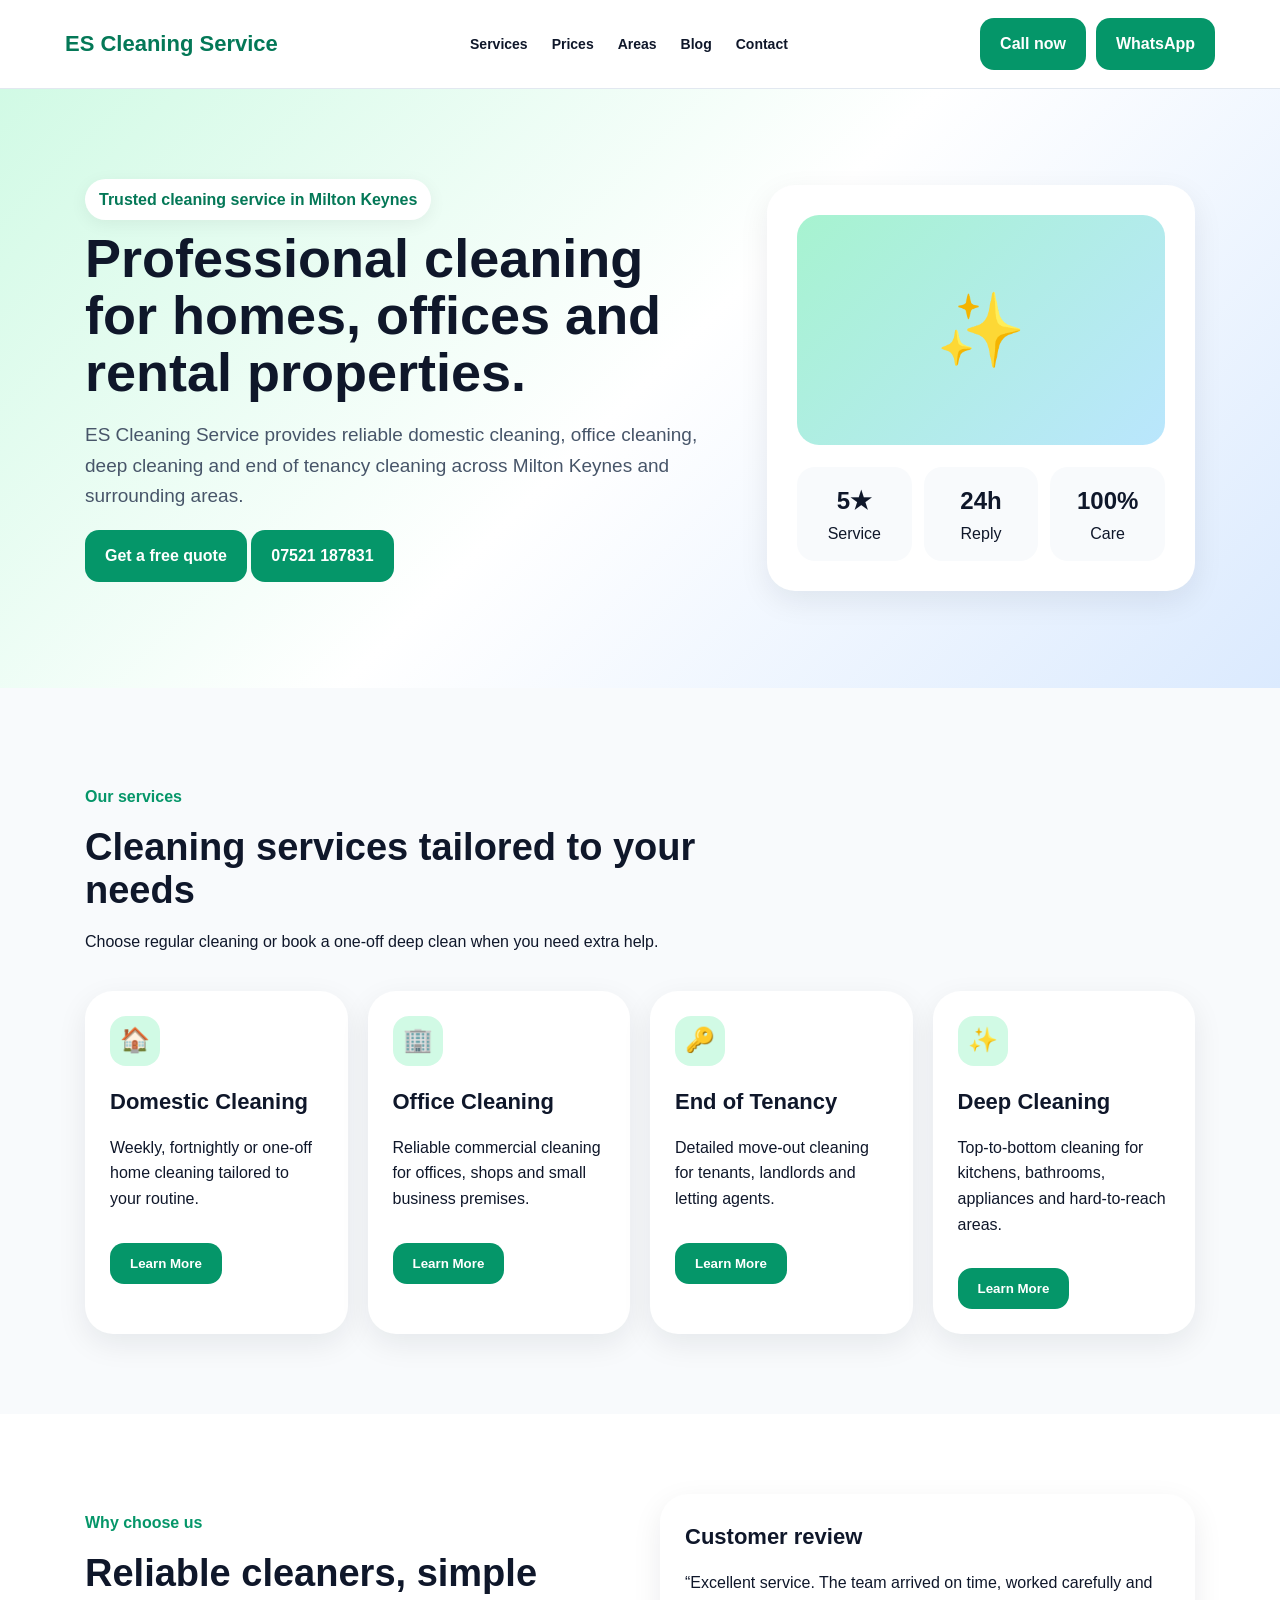
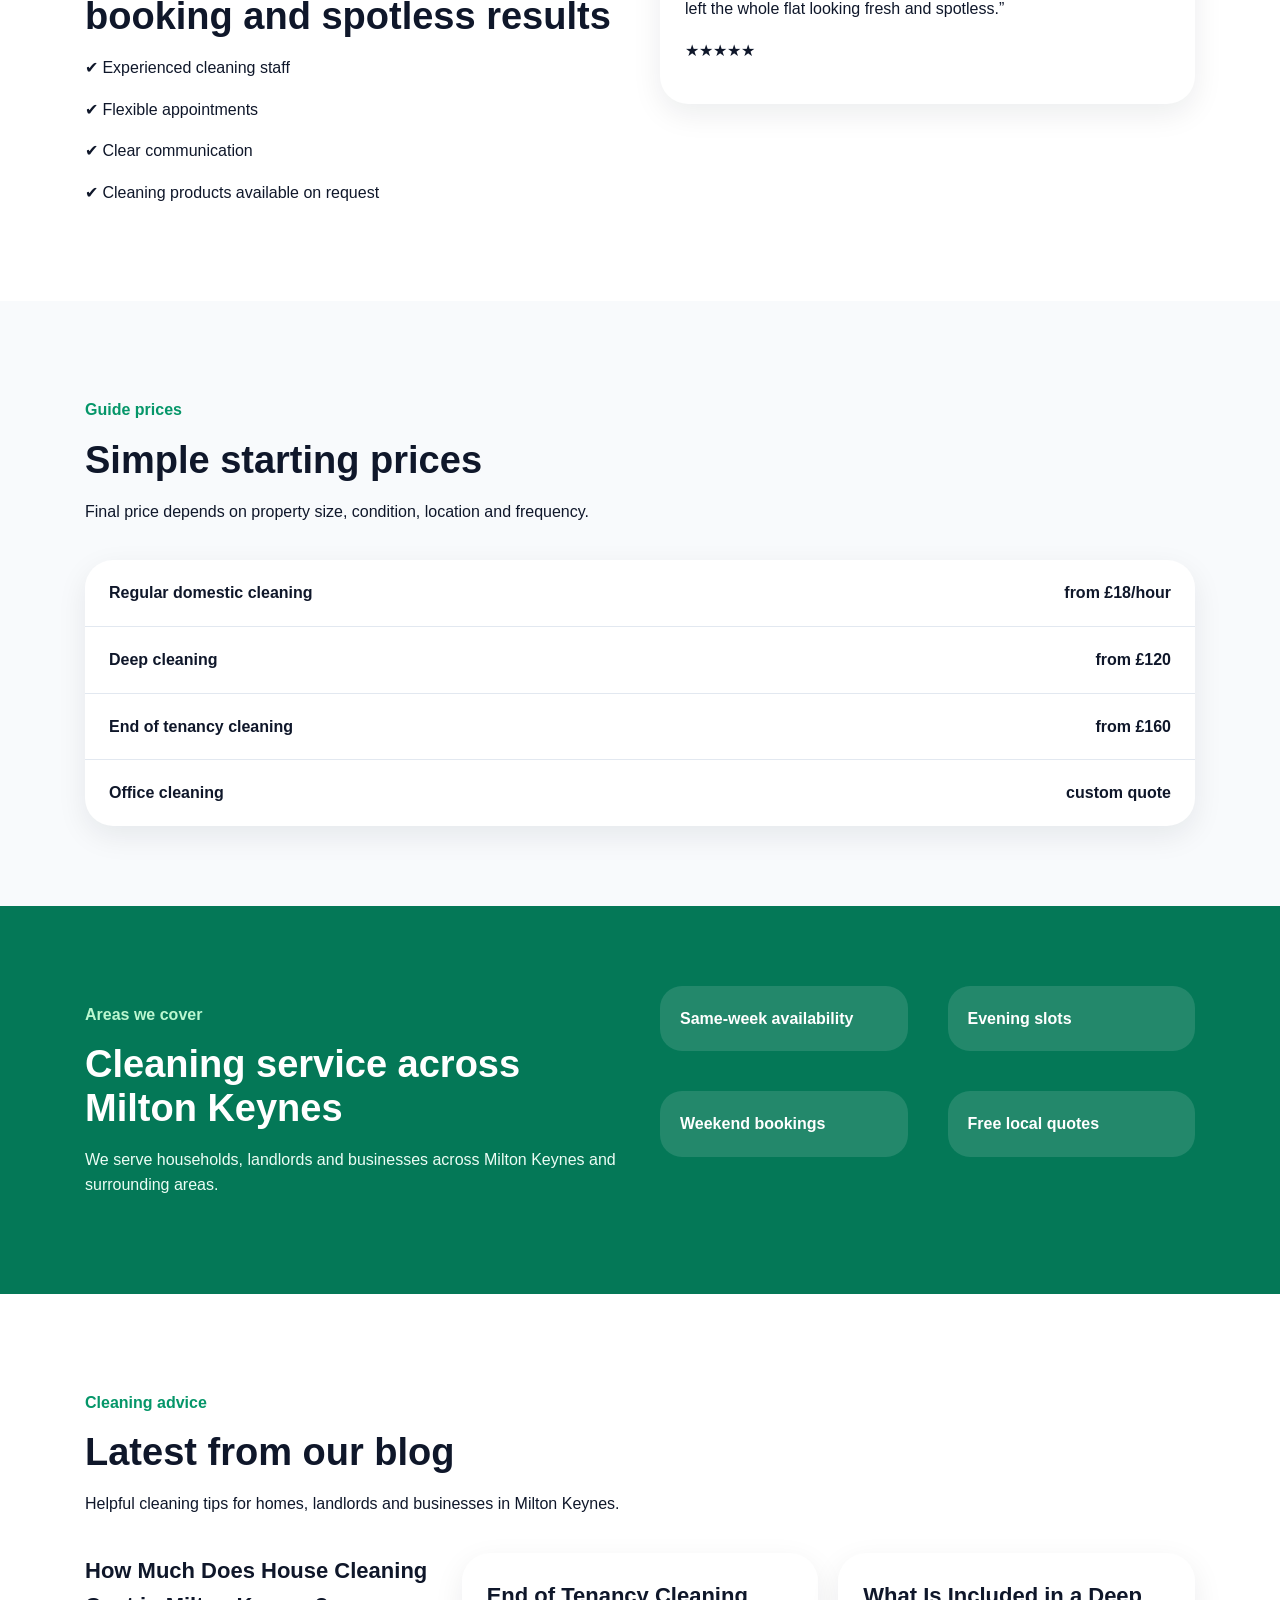
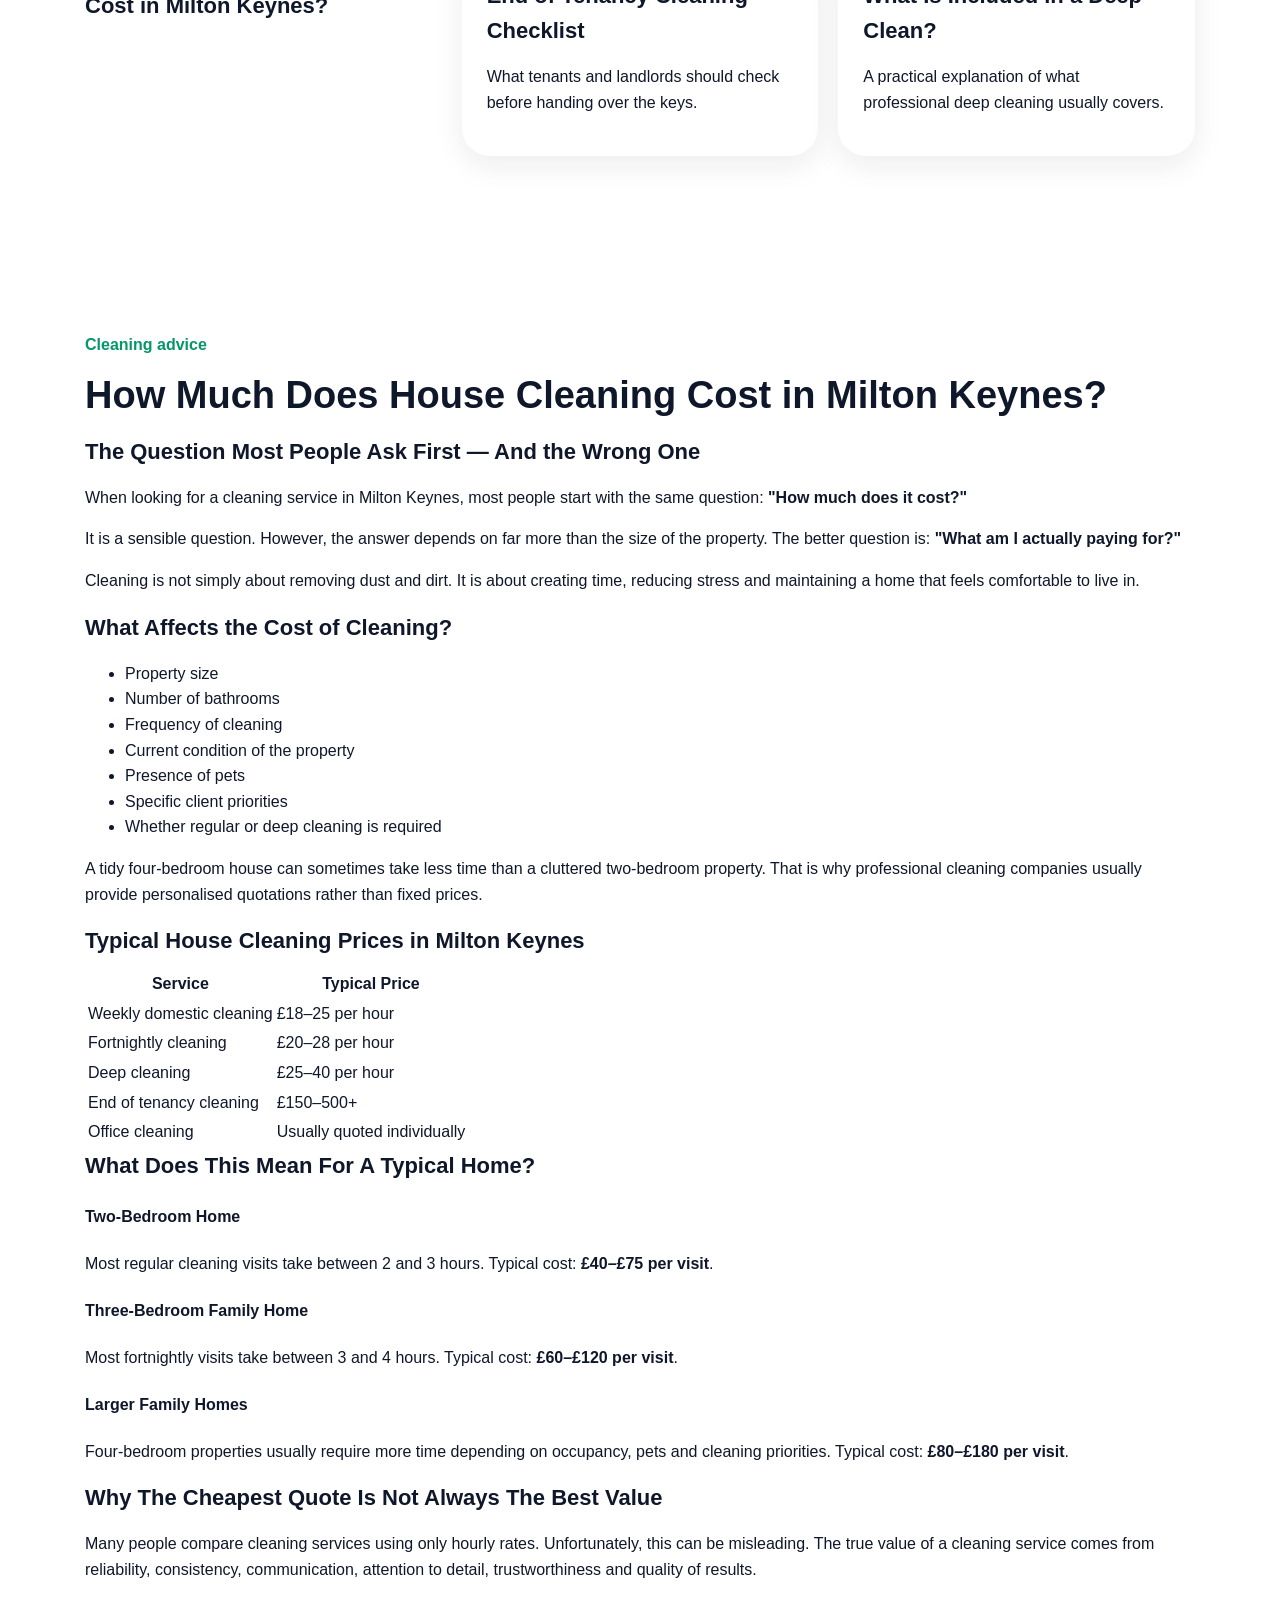
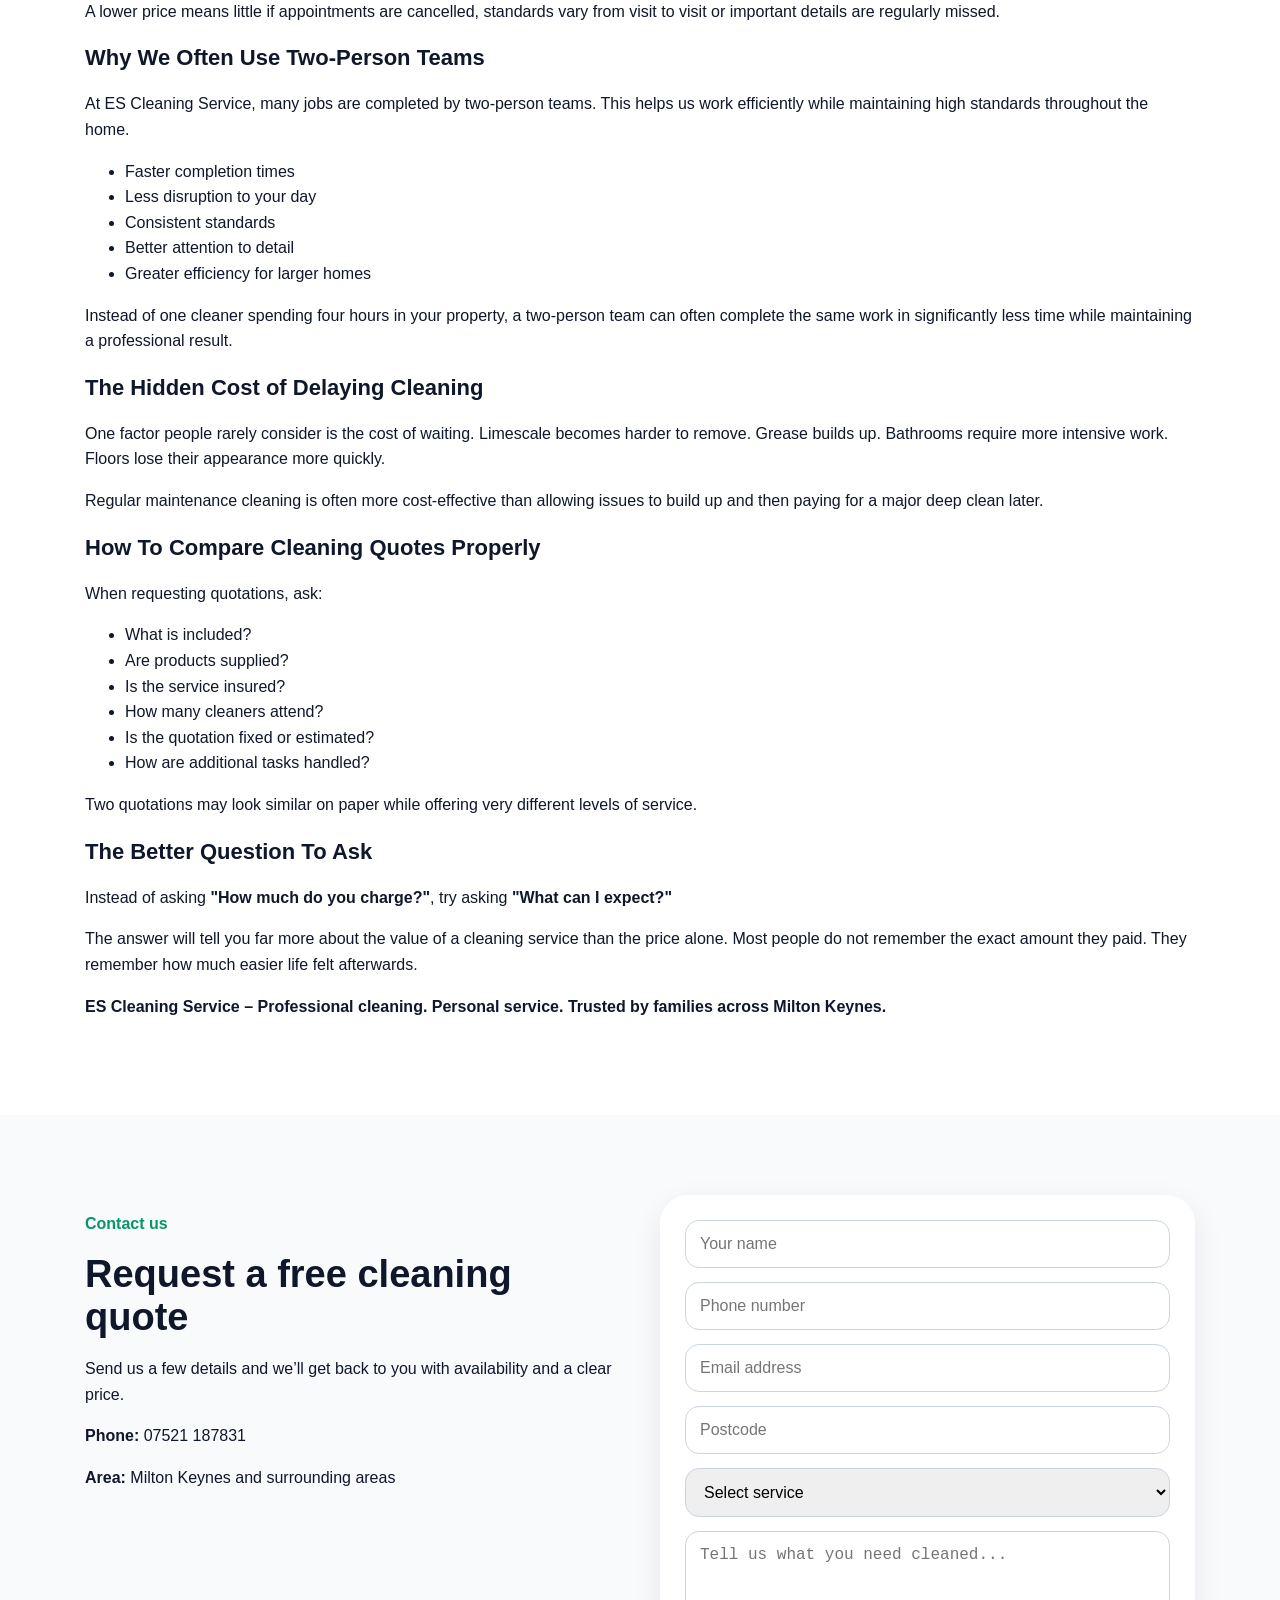
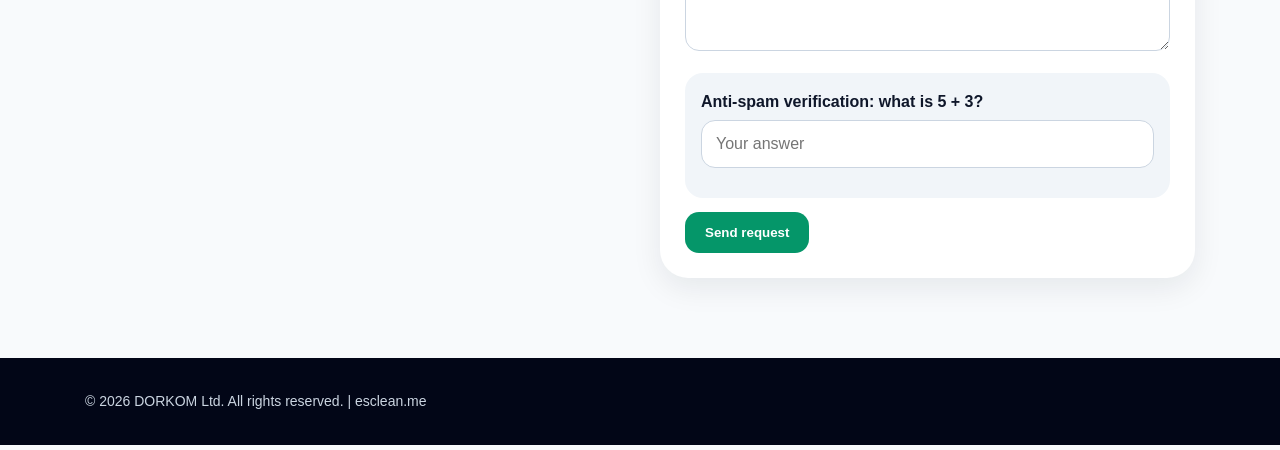
==== index.html @ ce96d2dd "Update index.html" ====
<!DOCTYPE html>
<html lang="en">
  <head>
<meta name="google-site-verification" content="VO6sYGcRzMCm-gxjSSYoSoyhoeGh7zKxSocAtIOawxs" />
  <meta charset="UTF-8" />
  <meta name="viewport" content="width=device-width, initial-scale=1.0" />
  <title>ES Cleaning Service | Cleaning Services in Milton Keynes</title>
  <meta name="description" content="ES Cleaning Service provides domestic cleaning, office cleaning, deep cleaning and end of tenancy cleaning in Milton Keynes and surrounding areas." />
  <style>
    .service-details {
  display: none;
}

.service-details.open {
  display: block;
}
    * { box-sizing: border-box; }
    body { margin: 0; font-family: Arial, sans-serif; color: #0f172a; background: #f8fafc; line-height: 1.6; }
    a { color: inherit; text-decoration: none; }
    header { background: white; position: sticky; top: 0; z-index: 10; border-bottom: 1px solid #e2e8f0; }
    .container { max-width: 1150px; margin: 0 auto; padding: 0 20px; }
    .nav { display: flex; justify-content: space-between; align-items: center; padding: 18px 0; }
    .logo { font-weight: 800; font-size: 22px; color: #047857; }
    .nav-links { display: flex; gap: 24px; font-weight: 600; font-size: 14px; }
    .button { display: inline-block; background: #059669; color: white; padding: 13px 20px; border-radius: 14px; font-weight: 700; border: 0; cursor: pointer; }
    .button:hover { background: #047857; }
    .hero { background: linear-gradient(135deg, #d1fae5, #ffffff, #dbeafe); padding: 90px 0; }
    .hero-grid { display: grid; grid-template-columns: 1.2fr .8fr; gap: 40px; align-items: center; }
    h1 { font-size: 54px; line-height: 1.05; margin: 10px 0 20px; }
    h2 { font-size: 38px; line-height: 1.15; margin: 0 0 16px; }
    h3 { margin: 0 0 10px; font-size: 22px; }
    .lead { font-size: 19px; color: #475569; max-width: 650px; }
    .badge { display: inline-block; background: white; color: #047857; padding: 8px 14px; border-radius: 999px; font-weight: 700; box-shadow: 0 4px 18px rgba(0,0,0,.06); }
    .hero-card, .card, .price-box, .form-card { background: white; border-radius: 28px; box-shadow: 0 10px 30px rgba(15,23,42,.08); }
    .hero-card { padding: 30px; text-align: center; }
    .sparkle { height: 230px; border-radius: 22px; background: linear-gradient(135deg, #a7f3d0, #bae6fd); display: flex; align-items: center; justify-content: center; font-size: 72px; margin-bottom: 22px; }
    .stats { display: grid; grid-template-columns: repeat(3, 1fr); gap: 12px; }
    .stat { background: #f8fafc; padding: 15px; border-radius: 18px; }
    .stat strong { display: block; font-size: 24px; }
    section { padding: 80px 0; }
    .section-intro { max-width: 720px; margin-bottom: 36px; }
    .green { color: #059669; font-weight: 800; }
    .grid-4 { display: grid; grid-template-columns: repeat(4, 1fr); gap: 20px; }
    .grid-3 { display: grid; grid-template-columns: repeat(3, 1fr); gap: 20px; }
    .grid-2 { display: grid; grid-template-columns: repeat(2, 1fr); gap: 40px; align-items: start; }
    .card { padding: 25px; }
    .icon { width: 50px; height: 50px; border-radius: 16px; background: #d1fae5; display: flex; align-items: center; justify-content: center; font-size: 24px; margin-bottom: 18px; }
    .white-section { background: white; }
    .price-row { display: flex; justify-content: space-between; padding: 20px 24px; border-bottom: 1px solid #e2e8f0; font-weight: 700; }
    .price-row:last-child { border-bottom: 0; }
    .area { background: #047857; color: white; }
    .area p { color: #ecfdf5; }
    .area-box { background: rgba(255,255,255,.12); padding: 20px; border-radius: 22px; font-weight: 800; }
    input, select, textarea { width: 100%; padding: 14px; border: 1px solid #cbd5e1; border-radius: 14px; font-size: 16px; margin-bottom: 14px; }
    label { font-weight: 700; display: block; margin-bottom: 6px; }
    .hidden { display: none; }
    .notice { background: #f1f5f9; padding: 16px; border-radius: 18px; margin-bottom: 14px; }
    .error { color: #dc2626; font-weight: 700; display: none; margin-top: -5px; margin-bottom: 14px; }
    footer { background: #020617; color: #cbd5e1; padding: 32px 0; font-size: 14px; }
    @media (max-width: 850px) {
      .hero-grid, .grid-2 { grid-template-columns: 1fr; }
      .grid-4, .grid-3 { grid-template-columns: 1fr; }
      h1 { font-size: 38px; }
      h2 { font-size: 30px; }
      .nav-links { display: none; }
    }
  </style>
</head>
  <script>
function toggleService(id) {
  const section = document.getElementById(id);
  section.classList.toggle('open');

  if (section.classList.contains('open')) {
    section.scrollIntoView({ behavior: 'smooth', block: 'start' });
  }
}
</script>
<body>

<header>
  <div class="container nav">
    <div class="logo">ES Cleaning Service</div>
    <nav class="nav-links">
      <a href="#services">Services</a>
      <a href="#pricing">Prices</a>
      <a href="#areas">Areas</a>
      <a href="#blog">Blog</a>
      <a href="#contact">Contact</a>
    </nav>
    <div style="display:flex; gap:10px;">
  <a class="button" href="tel:07521187831">Call now</a>
  <a class="button" href="https://wa.me/447521187831" target="_blank">WhatsApp</a>
</div>
  </div>
</header>

<main>
  <section class="hero">
    <div class="container hero-grid">
      <div>
        <div class="badge">Trusted cleaning service in Milton Keynes</div>
        <h1>Professional cleaning for homes, offices and rental properties.</h1>
        <p class="lead">ES Cleaning Service provides reliable domestic cleaning, office cleaning, deep cleaning and end of tenancy cleaning across Milton Keynes and surrounding areas.</p>
        <p>
          <a class="button" href="#contact">Get a free quote</a>
          
          <a class="button" href="tel:07521187831">07521 187831</a>
        </p>
      </div>
      <div class="hero-card">
        <div class="sparkle">✨</div>
        <div class="stats">
          <div class="stat"><strong>5★</strong>Service</div>
          <div class="stat"><strong>24h</strong>Reply</div>
          <div class="stat"><strong>100%</strong>Care</div>
        </div>
      </div>
    </div>
  </section>

  <section id="services">
    <div class="container">
      <div class="section-intro">
        <p class="green">Our services</p>
        <h2>Cleaning services tailored to your needs</h2>
        <p>Choose regular cleaning or book a one-off deep clean when you need extra help.</p>
      </div>
      <div class="grid-4">
       <div class="card">
    <div class="icon">🏠</div>
    <h3>Domestic Cleaning</h3>
    <p>Weekly, fortnightly or one-off home cleaning tailored to your routine.</p>

  <button class="button" type="button" onclick="toggleService('domestic-cleaning-details')" style="margin-top:15px;">
    Learn More
</button>
       
</div>
        <div class="card">
  <div class="icon">🏢</div>
  <h3>Office Cleaning</h3>
  <p>Reliable commercial cleaning for offices, shops and small business premises.</p>

  <button class="button" type="button" onclick="toggleService('office-cleaning-details')" style="margin-top:15px;">
    Learn More
  </button>
</div>
        <div class="card">
  <div class="icon">🔑</div>
  <h3>End of Tenancy</h3>
  <p>Detailed move-out cleaning for tenants, landlords and letting agents.</p>

  <button class="button" type="button" onclick="toggleService('end-of-tenancy-details')" style="margin-top:15px;">
    Learn More
  </button>
</div>
        <div class="card">
  <div class="icon">✨</div>
  <h3>Deep Cleaning</h3>
  <p>Top-to-bottom cleaning for kitchens, bathrooms, appliances and hard-to-reach areas.</p>

  <button class="button" type="button" onclick="toggleService('deep-cleaning-details')" style="margin-top:15px;">
    Learn More
  </button>
</div>
      </div>
    </div>
  </section>
<section id="domestic-cleaning-details" class="white-section service-details">
<div class="container">

<p class="green">Domestic Cleaning</p>

<h2>Regular Domestic Cleaning in Milton Keynes</h2>

<p>
Life is busy. Between work, family commitments, school runs and everyday responsibilities, keeping on top of housework often becomes another task on an already long list.
</p>

<p>
Our domestic cleaning service is designed to give you something more valuable than a clean home.
</p>

<p>
It gives you time.
Time to spend with your family.
Time to relax.
Time to focus on what matters most.
</p>

<h3>Why We Work as a Two-Person Team</h3>

<p>
One thing that makes ES Cleaning Service different is that we usually work as a team.
</p>

<p>
Many cleaning companies send one cleaner.
We work together.
</p>

<p>
This means:
</p>

<ul>
<li>Faster cleaning</li>
<li>Less time spent in your home</li>
<li>Consistent standards</li>
<li>Better attention to detail</li>
<li>Greater flexibility for larger properties</li>
</ul>

<p>
For many clients this is one of the biggest advantages of working with us.
Instead of having one cleaner in your home for four hours, we can often complete the same work in around half the time while maintaining the same high standard.
</p>

<h3>What Can You Expect During Every Visit?</h3>

<h4>Kitchen</h4>

<ul>
<li>Worktops cleaned and sanitised</li>
<li>Sink and taps polished</li>
<li>Hob cleaned</li>
<li>Appliance exteriors wiped</li>
<li>Cupboard fronts cleaned where needed</li>
<li>Floors vacuumed and mopped</li>
</ul>

<h4>Bathrooms</h4>

<ul>
<li>Shower cleaned</li>
<li>Bath cleaned</li>
<li>Toilet sanitised</li>
<li>Sink and taps polished</li>
<li>Mirrors cleaned</li>
<li>Floors cleaned</li>
</ul>

<h4>Living Areas</h4>

<ul>
<li>Dusting</li>
<li>Vacuuming</li>
<li>Hard floor cleaning</li>
<li>General presentation and tidying</li>
</ul>

<h4>Bedrooms</h4>

<ul>
<li>Dusting</li>
<li>Vacuuming</li>
<li>Mirrors cleaned</li>
<li>Floors cleaned</li>
</ul>

<h3>We Adapt to Your Priorities</h3>

<p>
No two households are the same.
Some clients want us to focus heavily on kitchens and bathrooms.
Others need help managing pet hair.
Some work from home.
Some simply want the reassurance that everything will be clean before guests arrive.
</p>

<p>
We listen first and clean second.
</p>

<h3>Can I Leave You a Key?</h3>

<p>
Yes.
Many of our regular clients provide access while they are at work or away from home.
</p>

<p>
We understand that trust is earned, not assumed.
That is why we treat every home with the same respect and care we would expect in our own.
</p>

<h3>Pets Are Part of the Family</h3>

<p>
Many of our clients have cats and dogs.
We understand how important pets are and always take care around feeding areas, bedding, toys and favourite resting places.
</p>

<p>
Sometimes clients even ask us to check food and water while they are away.
We are always happy to help where possible.
</p>

<h3>Cleaning Products</h3>

<p>
We bring our own professional cleaning products and equipment.
If you prefer us to use products supplied by you, we are happy to accommodate your preferences.
</p>

<h3>How Often Should I Book?</h3>

<ul>
<li>Weekly cleaning</li>
<li>Fortnightly cleaning</li>
<li>Monthly cleaning</li>
<li>One-off cleaning visits</li>
<li>Additional visits before special occasions</li>
</ul>

<h3>Frequently Asked Questions</h3>

<h4>Do I need to be at home?</h4>
<p>No. Many clients are at work while we clean.</p>

<h4>Do you bring your own products?</h4>
<p>Yes.</p>

<h4>Can I request extra tasks?</h4>
<p>Absolutely.</p>

<h4>What if my priorities change?</h4>
<p>We adapt every visit to your needs.</p>

<h3>What Clients Tell Us Most Often</h3>

<p>
People rarely tell us:
</p>

<p>
"The house looks clean."
</p>

<p>
Instead they tell us:
</p>

<ul>
<li>I don't need to worry anymore.</li>
<li>I have my weekends back.</li>
<li>I trust you completely.</li>
</ul>

<p>
And for us, that means everything.
</p>

<p><strong>ES Cleaning Service – Professional cleaning. Personal service. Trusted by families across Milton Keynes.</strong></p>

</div>
</section>
</section>
  <section class="white-section">
    <div class="container grid-2">
      <div>
        <p class="green">Why choose us</p>
        <h2>Reliable cleaners, simple booking and spotless results</h2>
        <p>✔ Experienced cleaning staff</p>
        <p>✔ Flexible appointments</p>
        <p>✔ Clear communication</p>
        <p>✔ Cleaning products available on request</p>
      </div>
      <div class="card">
        <h3>Customer review</h3>
        <p>“Excellent service. The team arrived on time, worked carefully and left the whole flat looking fresh and spotless.”</p>
        <p>★★★★★</p>
      </div>
    </div>
  </section>
<section id="office-cleaning-details" class="white-section service-details">
<div class="container">

<p class="green">Office Cleaning</p>

<h2>Office Cleaning in Milton Keynes</h2>

<p>
A clean workplace is not only about appearance. It affects how staff feel, how customers see your business and how confident people are when they walk through the door.
</p>

<p>
At ES Cleaning Service, we provide reliable office and workplace cleaning for small businesses, offices, sales offices, show homes, gyms and commercial spaces across Milton Keynes and surrounding areas.
</p>

<h3>Why Office Cleaning Matters</h3>

<p>
Most customers and employees notice cleanliness before they notice anything else.
A clean reception area, fresh toilets, tidy desks and well-maintained floors all send the same message:
</p>

<p>
This business is cared for.
</p>

<p>
That is why regular office cleaning should not be treated as an afterthought. It is part of the customer experience.
</p>

<h3>We Work as a Two-Person Team</h3>

<p>
We usually work as a two-person team, which is especially useful for commercial cleaning.
</p>

<p>
This means we can complete the work faster, reduce disruption to your staff or customers and maintain a consistent standard throughout the premises.
</p>

<p>
For example, while one person focuses on toilets, kitchens and high-touch areas, the other can work on floors, desks, bins and general presentation.
</p>

<h3>What Can Be Included?</h3>

<h4>Office Areas</h4>
<ul>
<li>Desks and accessible surfaces wiped</li>
<li>Dusting of furniture and fixtures</li>
<li>Bins emptied and liners replaced where required</li>
<li>Floors vacuumed and mopped</li>
<li>Door handles and high-touch areas cleaned</li>
</ul>

<h4>Kitchens and Staff Areas</h4>
<ul>
<li>Worktops cleaned and sanitised</li>
<li>Sinks and taps cleaned</li>
<li>Microwave exterior wiped</li>
<li>Cupboard fronts cleaned where needed</li>
<li>Tables and chairs cleaned</li>
<li>Floors cleaned</li>
</ul>

<h4>Toilets and Washrooms</h4>
<ul>
<li>Toilets cleaned and sanitised</li>
<li>Sinks and taps polished</li>
<li>Mirrors cleaned</li>
<li>Soap and paper areas tidied</li>
<li>Floors cleaned</li>
<li>High-touch surfaces disinfected</li>
</ul>

<h4>Customer-Facing Areas</h4>
<ul>
<li>Reception areas cleaned</li>
<li>Waiting areas tidied</li>
<li>Showroom or display areas maintained</li>
<li>Glass surfaces and visible marks cleaned</li>
<li>Floors presented to a high standard</li>
</ul>

<h3>Tailored to Your Business</h3>

<p>
Every workplace is different.
A small office does not need the same cleaning plan as a gym, sales office or show home.
</p>

<p>
Before starting, we discuss your priorities, opening hours, access arrangements and the areas that matter most to your business.
</p>

<p>
Some businesses care most about toilets and kitchens. Others need customer-facing areas to look spotless every day. We adapt the cleaning around your needs.
</p>

<h3>When Can Cleaning Take Place?</h3>

<p>
We can usually arrange cleaning at times that cause the least disruption to your business.
Depending on your requirements, this may include:
</p>

<ul>
<li>Early morning cleaning</li>
<li>Daytime cleaning</li>
<li>Cleaning between opening hours</li>
<li>Regular weekly or twice-weekly cleaning</li>
</ul>

<h3>Can We Work Without Supervision?</h3>

<p>
Yes. Many commercial clients prefer cleaning to take place when staff are not present or when the premises are quiet.
</p>

<p>
Trust, reliability and clear communication are essential in this type of work. We treat every workplace with respect and make sure everything is left secure and ready for use.
</p>

<h3>Regular Cleaning or One-Off Cleaning?</h3>

<p>
Most commercial spaces benefit from regular cleaning because dirt, dust and hygiene issues build up gradually.
Regular cleaning helps maintain standards before problems become noticeable to customers or staff.
</p>

<p>
We can also help with one-off cleans before inspections, visits, events or after busy periods.
</p>

<h3>What Makes a Good Office Cleaning Service?</h3>

<p>
A good office cleaning service should be reliable, consistent and easy to communicate with.
</p>

<p>
You should not have to remind your cleaner about the basics every week. You should feel confident that the important areas are being looked after properly.
</p>

<p>
That is what we aim to provide: a dependable service that helps your workplace feel clean, fresh and professional.
</p>

<h3>Frequently Asked Questions</h3>

<h4>Do you clean small offices?</h4>
<p>Yes. We work with small businesses as well as larger workplace spaces.</p>

<h4>Can you clean outside normal working hours?</h4>
<p>Where possible, yes. We can discuss the most suitable time during the quotation stage.</p>

<h4>Do you bring your own cleaning products?</h4>
<p>Yes. We can bring our own products and equipment, or use products supplied by your business if preferred.</p>

<h4>Can you clean toilets and staff kitchens?</h4>
<p>Yes. Toilets, washrooms and staff kitchen areas are usually key parts of our office cleaning service.</p>

<h4>Can we arrange regular weekly cleaning?</h4>
<p>Yes. Weekly or twice-weekly cleaning is often the best option for offices and commercial premises.</p>

<p><strong>ES Cleaning Service – Reliable office cleaning for businesses across Milton Keynes.</strong></p>

</div>
</section>
  <section id="end-of-tenancy-details" class="white-section service-details">
<div class="container">

<p class="green">End of Tenancy Cleaning</p>

<h2>End of Tenancy Cleaning in Milton Keynes</h2>

<p>
Moving home is stressful enough without worrying whether the property will be clean enough for the next tenant, landlord or letting agent.
</p>

<p>
End of tenancy cleaning is more detailed than regular domestic cleaning. The goal is not simply to make the property look tidy. The goal is to leave it clean, presentable and ready for inspection.
</p>

<h3>Who Is This Service For?</h3>

<ul>
<li>Tenants preparing to move out</li>
<li>Landlords getting a property ready for new tenants</li>
<li>Letting agents needing reliable cleaning support</li>
<li>Homeowners preparing a property for sale or rental</li>
</ul>

<h3>Why End of Tenancy Cleaning Matters</h3>

<p>
When a property is inspected, small details can matter.
Dust on skirting boards, marks on doors, limescale in bathrooms, grease in kitchens and dirty floors can all affect how the property is viewed.
</p>

<p>
A detailed clean helps present the property in the best possible condition and reduces the risk of cleaning-related issues after move-out.
</p>

<h3>We Work as a Two-Person Team</h3>

<p>
End of tenancy cleaning usually involves more time, more detail and more areas than a regular clean.
That is why working as a two-person team makes a real difference.
</p>

<p>
While one person focuses on kitchens, bathrooms and detailed areas, the other can work through rooms, floors, skirting boards and general presentation.
</p>

<p>
This helps us complete the work more efficiently while maintaining attention to detail throughout the property.
</p>

<h3>What Can Be Included?</h3>

<h4>Kitchen</h4>
<ul>
<li>Worktops cleaned and sanitised</li>
<li>Sink and taps cleaned and polished</li>
<li>Hob cleaned</li>
<li>Appliance exteriors wiped</li>
<li>Cupboard fronts cleaned</li>
<li>Inside cupboards cleaned where empty</li>
<li>Tiles and splashbacks cleaned</li>
<li>Floors vacuumed and mopped</li>
</ul>

<h4>Bathrooms and Toilets</h4>
<ul>
<li>Toilets cleaned and sanitised</li>
<li>Baths and showers cleaned</li>
<li>Sinks and taps polished</li>
<li>Limescale reduced where possible</li>
<li>Mirrors cleaned</li>
<li>Tiles and glass screens cleaned</li>
<li>Floors cleaned</li>
</ul>

<h4>Rooms and Living Areas</h4>
<ul>
<li>Dusting of accessible surfaces</li>
<li>Skirting boards cleaned</li>
<li>Doors and handles wiped</li>
<li>Window sills cleaned</li>
<li>Internal glass and mirrors cleaned where accessible</li>
<li>Floors vacuumed and mopped where appropriate</li>
</ul>

<h4>Bedrooms</h4>
<ul>
<li>Dusting</li>
<li>Skirting boards cleaned</li>
<li>Mirrors cleaned</li>
<li>Wardrobe exteriors wiped</li>
<li>Floors vacuumed and cleaned</li>
</ul>

<h3>What Is Not Always Included?</h3>

<p>
Some tasks may require additional time or a separate quote depending on the condition of the property.
</p>

<ul>
<li>Oven deep cleaning</li>
<li>Carpet cleaning</li>
<li>Exterior window cleaning</li>
<li>Heavy mould removal</li>
<li>Paint, renovation dust or builder's clean</li>
<li>Very heavy grease or long-term neglect</li>
</ul>

<p>
We always prefer to be honest before starting so expectations are clear.
</p>

<h3>Do We Need to See the Property First?</h3>

<p>
Where possible, yes.
End of tenancy cleaning depends heavily on the size and condition of the property.
</p>

<p>
A small flat in good condition is very different from a large house that has not been cleaned properly for months.
A short viewing or photos help us give a more accurate quote.
</p>

<h3>Can We Guarantee Deposit Return?</h3>

<p>
No cleaning company can honestly guarantee that a deposit will be returned, because the final decision depends on the landlord, letting agent and tenancy agreement.
</p>

<p>
What we can do is clean the property carefully and professionally, focusing on the areas that are most commonly checked during move-out inspections.
</p>

<h3>How Long Does It Take?</h3>

<p>
The time needed depends on the property size, condition and required tasks.
As a two-person team, we can often complete the work faster than a single cleaner while still maintaining a detailed standard.
</p>

<p>
For best results, the property should be empty or mostly empty before cleaning begins.
</p>

<h3>Why Clients Choose ES Cleaning Service</h3>

<p>
Clients choose us because we are reliable, careful and honest about what can be achieved.
We understand that end of tenancy cleaning is often time-sensitive and stressful, so clear communication matters.
</p>

<p>
Our goal is simple: to help leave the property clean, fresh and ready for the next stage.
</p>

<h3>Frequently Asked Questions</h3>

<h4>Do you clean empty properties?</h4>
<p>Yes. End of tenancy cleaning is usually easiest and most effective when the property is empty.</p>

<h4>Do you clean inside cupboards?</h4>
<p>Yes, where cupboards are empty and accessible.</p>

<h4>Is oven cleaning included?</h4>
<p>Oven cleaning may be included or quoted separately depending on the condition of the oven.</p>

<h4>Do you clean carpets?</h4>
<p>We vacuum carpets as part of the cleaning service, but professional carpet washing may require a separate service.</p>

<h4>Can you clean for landlords or letting agents?</h4>
<p>Yes. We can support tenants, landlords and letting agents across Milton Keynes and surrounding areas.</p>

<h4>Can you clean at short notice?</h4>
<p>Where availability allows, yes. Please contact us as early as possible, especially near move-out dates.</p>

<p><strong>ES Cleaning Service – Detailed end of tenancy cleaning for tenants, landlords and letting agents across Milton Keynes.</strong></p>

</div>
</section>
 <section id="deep-cleaning-details" class="white-section service-details">
<div class="container">

<p class="green">Deep Cleaning</p>

<h2>Deep Cleaning in Milton Keynes</h2>

<p>
Sometimes a standard clean is not enough.
</p>

<p>
Deep cleaning is for the areas that need extra time, extra attention and a more detailed approach. It is ideal when dirt, dust, grease, limescale or everyday build-up has become more noticeable over time.
</p>

<p>
At ES Cleaning Service, deep cleaning is not about rushing through a checklist. It is about understanding what needs attention and restoring a cleaner, fresher feeling throughout your home.
</p>

<h3>When Do You Need a Deep Clean?</h3>

<p>
Many people wait until a home feels difficult to manage before booking a deep clean.
In reality, deep cleaning is often most effective before dirt becomes heavy or difficult to remove.
</p>

<p>
A deep clean may be useful if:
</p>

<ul>
<li>Your kitchen or bathroom needs extra attention</li>
<li>Limescale has started to build up around taps, showers or glass screens</li>
<li>Grease has built up around cooking areas</li>
<li>Dust has gathered on skirting boards, corners or hard-to-reach areas</li>
<li>You are preparing for guests</li>
<li>You are moving into a property</li>
<li>Your regular cleaning routine has fallen behind</li>
<li>You want to reset your home before starting regular cleaning</li>
</ul>

<h3>Deep Cleaning vs Regular Cleaning</h3>

<p>
Regular cleaning is designed to maintain your home.
Deep cleaning is designed to catch up on areas that need more detailed work.
</p>

<p>
For example, regular cleaning may include wiping bathroom surfaces, cleaning sinks and mopping floors.
A deep clean may also focus on limescale, shower screens, tiles, grout lines, skirting boards and areas that are not usually cleaned every visit.
</p>

<p>
Both services are valuable, but they have different purposes.
</p>

<h3>We Work as a Two-Person Team</h3>

<p>
Deep cleaning can be time-consuming because it requires more detail than a standard visit.
Working as a two-person team helps us complete the work more efficiently while still giving each area the attention it needs.
</p>

<p>
While one person focuses on kitchens, bathrooms or detailed surfaces, the other can work through floors, dusting, skirting boards and general presentation.
</p>

<p>
This means less disruption to your day and a more consistent result throughout the property.
</p>

<h3>What Can Be Included?</h3>

<h4>Kitchen Deep Cleaning</h4>
<ul>
<li>Worktops cleaned and sanitised</li>
<li>Sink and taps cleaned and polished</li>
<li>Hob cleaned</li>
<li>Appliance exteriors wiped</li>
<li>Cupboard fronts cleaned</li>
<li>Tiles and splashbacks cleaned</li>
<li>Grease and everyday build-up reduced where possible</li>
<li>Floors vacuumed and mopped</li>
</ul>

<h4>Bathroom Deep Cleaning</h4>
<ul>
<li>Toilet, bath, shower and sink cleaned thoroughly</li>
<li>Taps and chrome fixtures polished</li>
<li>Shower screens cleaned</li>
<li>Limescale reduced where possible</li>
<li>Tiles and grout cleaned</li>
<li>Mirrors cleaned</li>
<li>Floors cleaned</li>
</ul>

<h4>Living Areas and Bedrooms</h4>
<ul>
<li>Dusting of accessible surfaces</li>
<li>Skirting boards cleaned</li>
<li>Doors and handles wiped</li>
<li>Window sills cleaned</li>
<li>Mirrors and internal glass cleaned where accessible</li>
<li>Floors vacuumed and mopped where appropriate</li>
</ul>

<h4>Hard-to-Reach and Detail Areas</h4>
<ul>
<li>Corners and edges cleaned where accessible</li>
<li>High-touch areas wiped</li>
<li>Visible marks removed where possible</li>
<li>Build-up around fixtures reduced</li>
<li>General presentation improved throughout the home</li>
</ul>

<h3>What Is Not Always Included?</h3>

<p>
Some tasks may require additional time, specialist products or a separate quote depending on the condition of the property.
</p>

<ul>
<li>Oven deep cleaning</li>
<li>Carpet washing</li>
<li>Exterior window cleaning</li>
<li>Heavy mould removal</li>
<li>Renovation dust or builder's clean</li>
<li>Very heavy grease or long-term neglect</li>
</ul>

<p>
We always aim to be honest about what can be achieved before we begin.
</p>

<h3>Can Deep Cleaning Remove Everything?</h3>

<p>
Not always.
</p>

<p>
Some marks, stains, limescale or damage may be permanent, especially if they have been present for a long time.
A professional deep clean can make a significant improvement, but it cannot always reverse wear, staining or material damage.
</p>

<p>
We prefer to set realistic expectations rather than promise impossible results.
</p>

<h3>Why Regular Cleaning Helps After a Deep Clean</h3>

<p>
A deep clean can reset your home, but regular cleaning helps keep it that way.
</p>

<p>
Bathrooms, kitchens and high-use areas naturally collect dust, grease, water marks and limescale over time.
Regular maintenance helps prevent build-up before it becomes difficult to remove.
</p>

<p>
This is why many clients choose a deep clean first and then continue with weekly or fortnightly domestic cleaning.
</p>

<h3>How Long Does a Deep Clean Take?</h3>

<p>
The time depends on the size and condition of the property and the areas you want us to focus on.
</p>

<p>
A lightly used home may need only a few hours.
A larger property, or one with heavy build-up, may need significantly longer.
</p>

<p>
Because we work as a two-person team, we can usually complete deep cleaning more efficiently than a single cleaner while still maintaining a detailed standard.
</p>

<h3>Frequently Asked Questions</h3>

<h4>Is deep cleaning the same as regular cleaning?</h4>
<p>No. Regular cleaning maintains your home. Deep cleaning focuses on detailed areas and build-up that may not be covered every visit.</p>

<h4>Do you remove limescale?</h4>
<p>We reduce limescale where possible, depending on the surface, severity and how long it has been present.</p>

<h4>Do you clean inside cupboards?</h4>
<p>We can clean inside cupboards if they are empty and this is agreed before the visit.</p>

<h4>Do you clean ovens?</h4>
<p>Oven cleaning may be available as an additional task depending on condition and time required.</p>

<h4>Do you bring cleaning products?</h4>
<p>Yes. We bring our own cleaning products and equipment, unless you prefer us to use products supplied by you.</p>

<h4>Can I book a deep clean before starting regular cleaning?</h4>
<p>Yes. This is often the best approach if the property needs a reset before weekly or fortnightly maintenance cleaning.</p>

<p><strong>ES Cleaning Service – Detailed deep cleaning for homes across Milton Keynes.</strong></p>

</div>
</section>
  <section id="pricing">
    <div class="container">
      <div class="section-intro">
        <p class="green">Guide prices</p>
        <h2>Simple starting prices</h2>
        <p>Final price depends on property size, condition, location and frequency.</p>
      </div>
      <div class="price-box">
        <div class="price-row"><span>Regular domestic cleaning</span><span>from £18/hour</span></div>
        <div class="price-row"><span>Deep cleaning</span><span>from £120</span></div>
        <div class="price-row"><span>End of tenancy cleaning</span><span>from £160</span></div>
        <div class="price-row"><span>Office cleaning</span><span>custom quote</span></div>
      </div>
    </div>
  </section>

  <section id="areas" class="area">
    <div class="container grid-2">
      <div>
        <p class="green" style="color:#bbf7d0;">Areas we cover</p>
        <h2>Cleaning service across Milton Keynes</h2>
        <p>We serve households, landlords and businesses across Milton Keynes and surrounding areas.</p>
      </div>
      <div class="grid-2">
        <div class="area-box">Same-week availability</div>
        <div class="area-box">Evening slots</div>
        <div class="area-box">Weekend bookings</div>
        <div class="area-box">Free local quotes</div>
      </div>
    </div>
  </section>

  <section id="blog" class="white-section">
    <div class="container">
      <div class="section-intro">
        <p class="green">Cleaning advice</p>
        <h2>Latest from our blog</h2>
        <p>Helpful cleaning tips for homes, landlords and businesses in Milton Keynes.</p>
      </div>
      <div class="grid-3">
        <h3>
  <a href="#house-cleaning-cost-milton-keynes">
    How Much Does House Cleaning Cost in Milton Keynes?
  </a>
</h3>
        <div class="card"><h3>End of Tenancy Cleaning Checklist</h3><p>What tenants and landlords should check before handing over the keys.</p></div>
        <div class="card"><h3>What Is Included in a Deep Clean?</h3><p>A practical explanation of what professional deep cleaning usually covers.</p></div>
      </div>
    </div>
  </section>
<section id="house-cleaning-cost-milton-keynes" class="white-section">
  <div class="container">

    <p class="green">Cleaning advice</p>

    <h2>How Much Does House Cleaning Cost in Milton Keynes?</h2>

    <h3>The Question Most People Ask First — And the Wrong One</h3>

    <p>
      When looking for a cleaning service in Milton Keynes, most people start with the same question:
      <strong>"How much does it cost?"</strong>
    </p>

    <p>
      It is a sensible question. However, the answer depends on far more than the size of the property.
      The better question is: <strong>"What am I actually paying for?"</strong>
    </p>

    <p>
      Cleaning is not simply about removing dust and dirt. It is about creating time, reducing stress
      and maintaining a home that feels comfortable to live in.
    </p>

    <h3>What Affects the Cost of Cleaning?</h3>

    <ul>
      <li>Property size</li>
      <li>Number of bathrooms</li>
      <li>Frequency of cleaning</li>
      <li>Current condition of the property</li>
      <li>Presence of pets</li>
      <li>Specific client priorities</li>
      <li>Whether regular or deep cleaning is required</li>
    </ul>

    <p>
      A tidy four-bedroom house can sometimes take less time than a cluttered two-bedroom property.
      That is why professional cleaning companies usually provide personalised quotations rather than fixed prices.
    </p>

    <h3>Typical House Cleaning Prices in Milton Keynes</h3>

    <table>
      <tr>
        <th>Service</th>
        <th>Typical Price</th>
      </tr>
      <tr>
        <td>Weekly domestic cleaning</td>
        <td>£18–25 per hour</td>
      </tr>
      <tr>
        <td>Fortnightly cleaning</td>
        <td>£20–28 per hour</td>
      </tr>
      <tr>
        <td>Deep cleaning</td>
        <td>£25–40 per hour</td>
      </tr>
      <tr>
        <td>End of tenancy cleaning</td>
        <td>£150–500+</td>
      </tr>
      <tr>
        <td>Office cleaning</td>
        <td>Usually quoted individually</td>
      </tr>
    </table>

    <h3>What Does This Mean For A Typical Home?</h3>

    <h4>Two-Bedroom Home</h4>
    <p>
      Most regular cleaning visits take between 2 and 3 hours.
      Typical cost: <strong>£40–£75 per visit</strong>.
    </p>

    <h4>Three-Bedroom Family Home</h4>
    <p>
      Most fortnightly visits take between 3 and 4 hours.
      Typical cost: <strong>£60–£120 per visit</strong>.
    </p>

    <h4>Larger Family Homes</h4>
    <p>
      Four-bedroom properties usually require more time depending on occupancy, pets and cleaning priorities.
      Typical cost: <strong>£80–£180 per visit</strong>.
    </p>

    <h3>Why The Cheapest Quote Is Not Always The Best Value</h3>

    <p>
      Many people compare cleaning services using only hourly rates. Unfortunately, this can be misleading.
      The true value of a cleaning service comes from reliability, consistency, communication,
      attention to detail, trustworthiness and quality of results.
    </p>

    <p>
      A lower price means little if appointments are cancelled, standards vary from visit to visit
      or important details are regularly missed.
    </p>

    <h3>Why We Often Use Two-Person Teams</h3>

    <p>
      At ES Cleaning Service, many jobs are completed by two-person teams.
      This helps us work efficiently while maintaining high standards throughout the home.
    </p>

    <ul>
      <li>Faster completion times</li>
      <li>Less disruption to your day</li>
      <li>Consistent standards</li>
      <li>Better attention to detail</li>
      <li>Greater efficiency for larger homes</li>
    </ul>

    <p>
      Instead of one cleaner spending four hours in your property, a two-person team can often complete
      the same work in significantly less time while maintaining a professional result.
    </p>

    <h3>The Hidden Cost of Delaying Cleaning</h3>

    <p>
      One factor people rarely consider is the cost of waiting. Limescale becomes harder to remove.
      Grease builds up. Bathrooms require more intensive work. Floors lose their appearance more quickly.
    </p>

    <p>
      Regular maintenance cleaning is often more cost-effective than allowing issues to build up
      and then paying for a major deep clean later.
    </p>

    <h3>How To Compare Cleaning Quotes Properly</h3>

    <p>When requesting quotations, ask:</p>

    <ul>
      <li>What is included?</li>
      <li>Are products supplied?</li>
      <li>Is the service insured?</li>
      <li>How many cleaners attend?</li>
      <li>Is the quotation fixed or estimated?</li>
      <li>How are additional tasks handled?</li>
    </ul>

    <p>
      Two quotations may look similar on paper while offering very different levels of service.
    </p>

    <h3>The Better Question To Ask</h3>

    <p>
      Instead of asking <strong>"How much do you charge?"</strong>, try asking
      <strong>"What can I expect?"</strong>
    </p>

    <p>
      The answer will tell you far more about the value of a cleaning service than the price alone.
      Most people do not remember the exact amount they paid. They remember how much easier life felt afterwards.
    </p>

    <p>
      <strong>ES Cleaning Service – Professional cleaning. Personal service. Trusted by families across Milton Keynes.</strong>
    </p>

  </div>
</section>
  <section id="contact">
    <div class="container grid-2">
      <div>
        <p class="green">Contact us</p>
        <h2>Request a free cleaning quote</h2>
        <p>Send us a few details and we’ll get back to you with availability and a clear price.</p>
        <p><strong>Phone:</strong> <a href="tel:07521187831">07521 187831</a></p>
        
        <p><strong>Area:</strong> Milton Keynes and surrounding areas</p>
      </div>

      <div class="form-card card">
       <form action="https://api.web3forms.com/submit" method="POST">

<input type="hidden" name="access_key" value="5593e793-d4f4-4315-a5c3-5def505d1b94">
<input type="hidden" name="subject" value="New quote request from ESClean">
<input type="hidden" name="from_name" value="ESClean Website">
          <input type="text" name="name" placeholder="Your name" required />
          <input type="tel" name="phone" placeholder="Phone number" required />
          <input type="email" name="email" placeholder="Email address" />
          <input type="text" name="postcode" placeholder="Postcode" />
          <select name="service">
            <option value="">Select service</option>
            <option>Domestic Cleaning</option>
            <option>Office Cleaning</option>
            <option>End of Tenancy Cleaning</option>
            <option>Deep Cleaning</option>
          </select>
          <textarea name="message" rows="5" placeholder="Tell us what you need cleaned..."></textarea>

          <input class="hidden" type="text" name="website" autocomplete="off" tabindex="-1" />

          <div class="notice">
            <label>Anti-spam verification: what is 5 + 3?</label>
            <input type="text" name="captcha" placeholder="Your answer" required />
          </div>
          <div id="error" class="error">Please answer the anti-spam question correctly.</div>

          <button class="button" type="submit">Send request</button>
        </form>
      </div>
    </div>
  </section>
</main>

<footer>
  <div class="container">
    © 2026 DORKOM Ltd. All rights reserved. | esclean.me
  </div>
</footer>



</body>
</html>
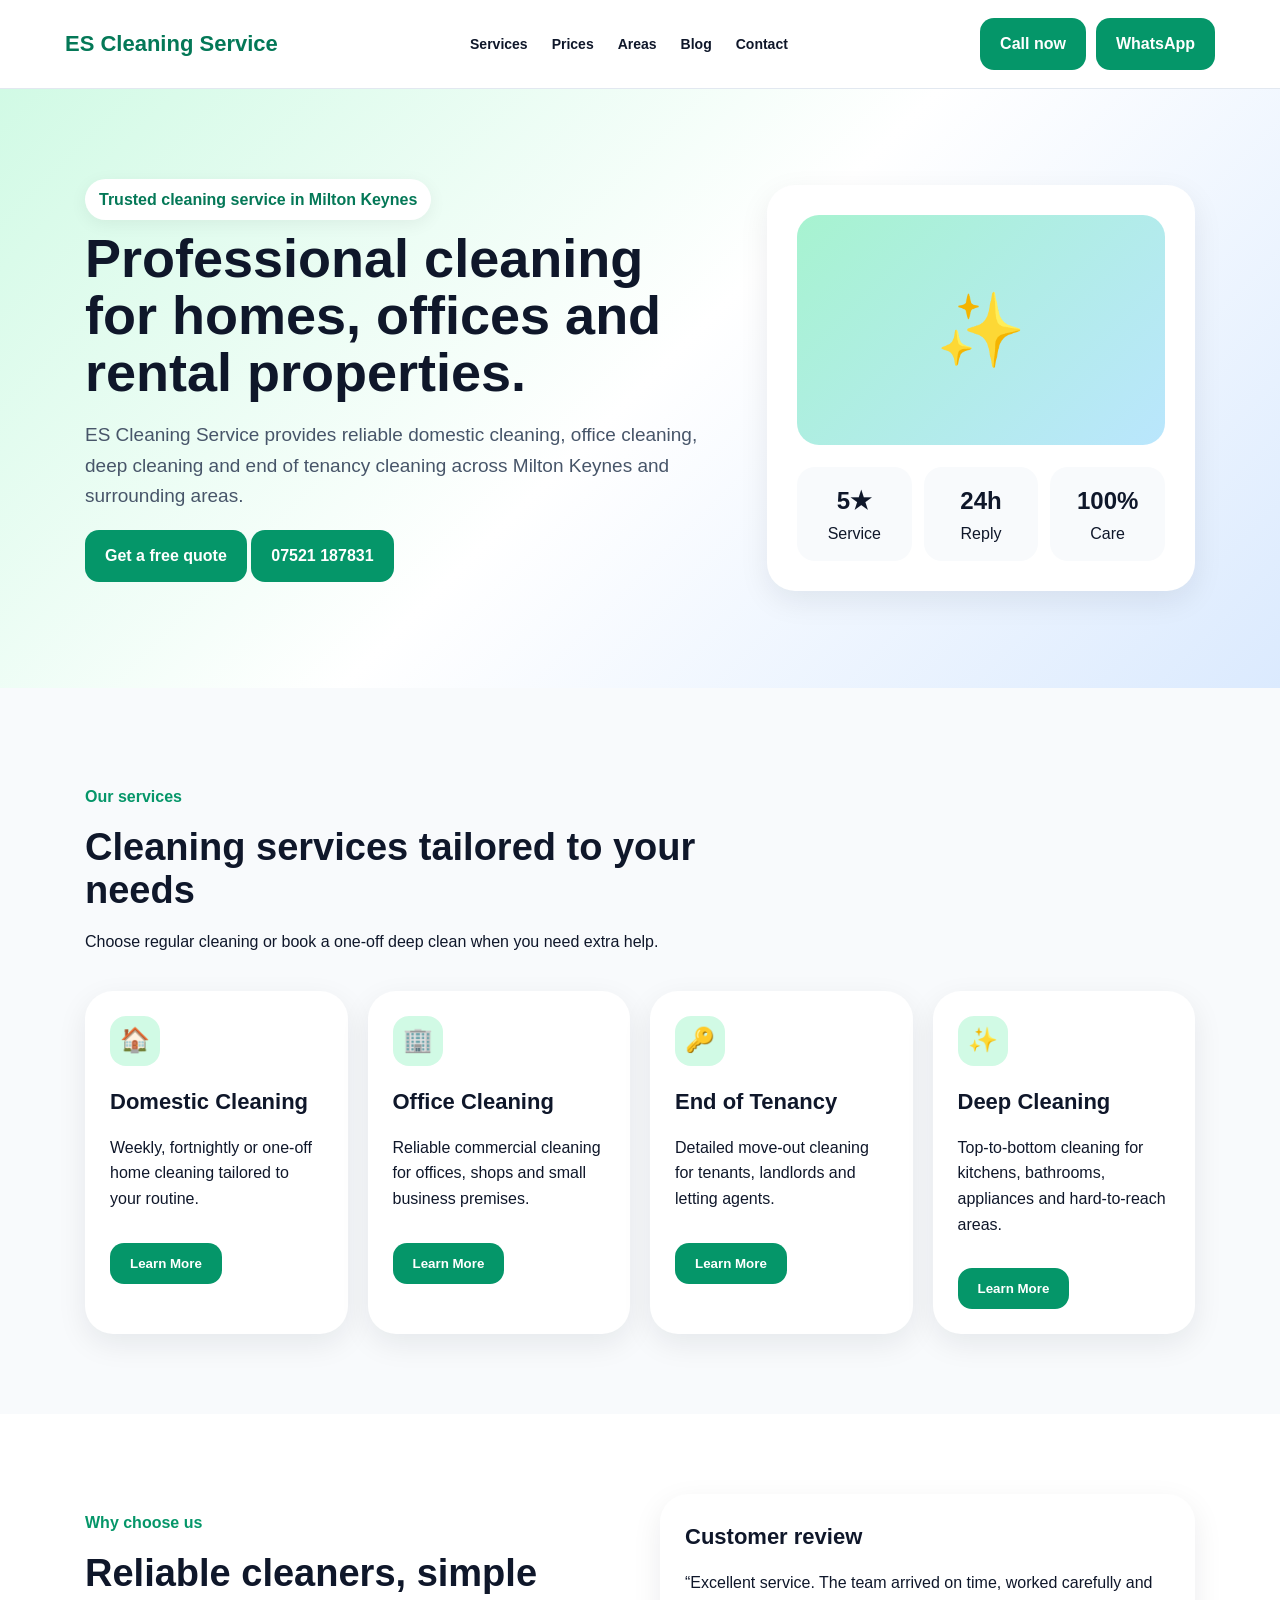
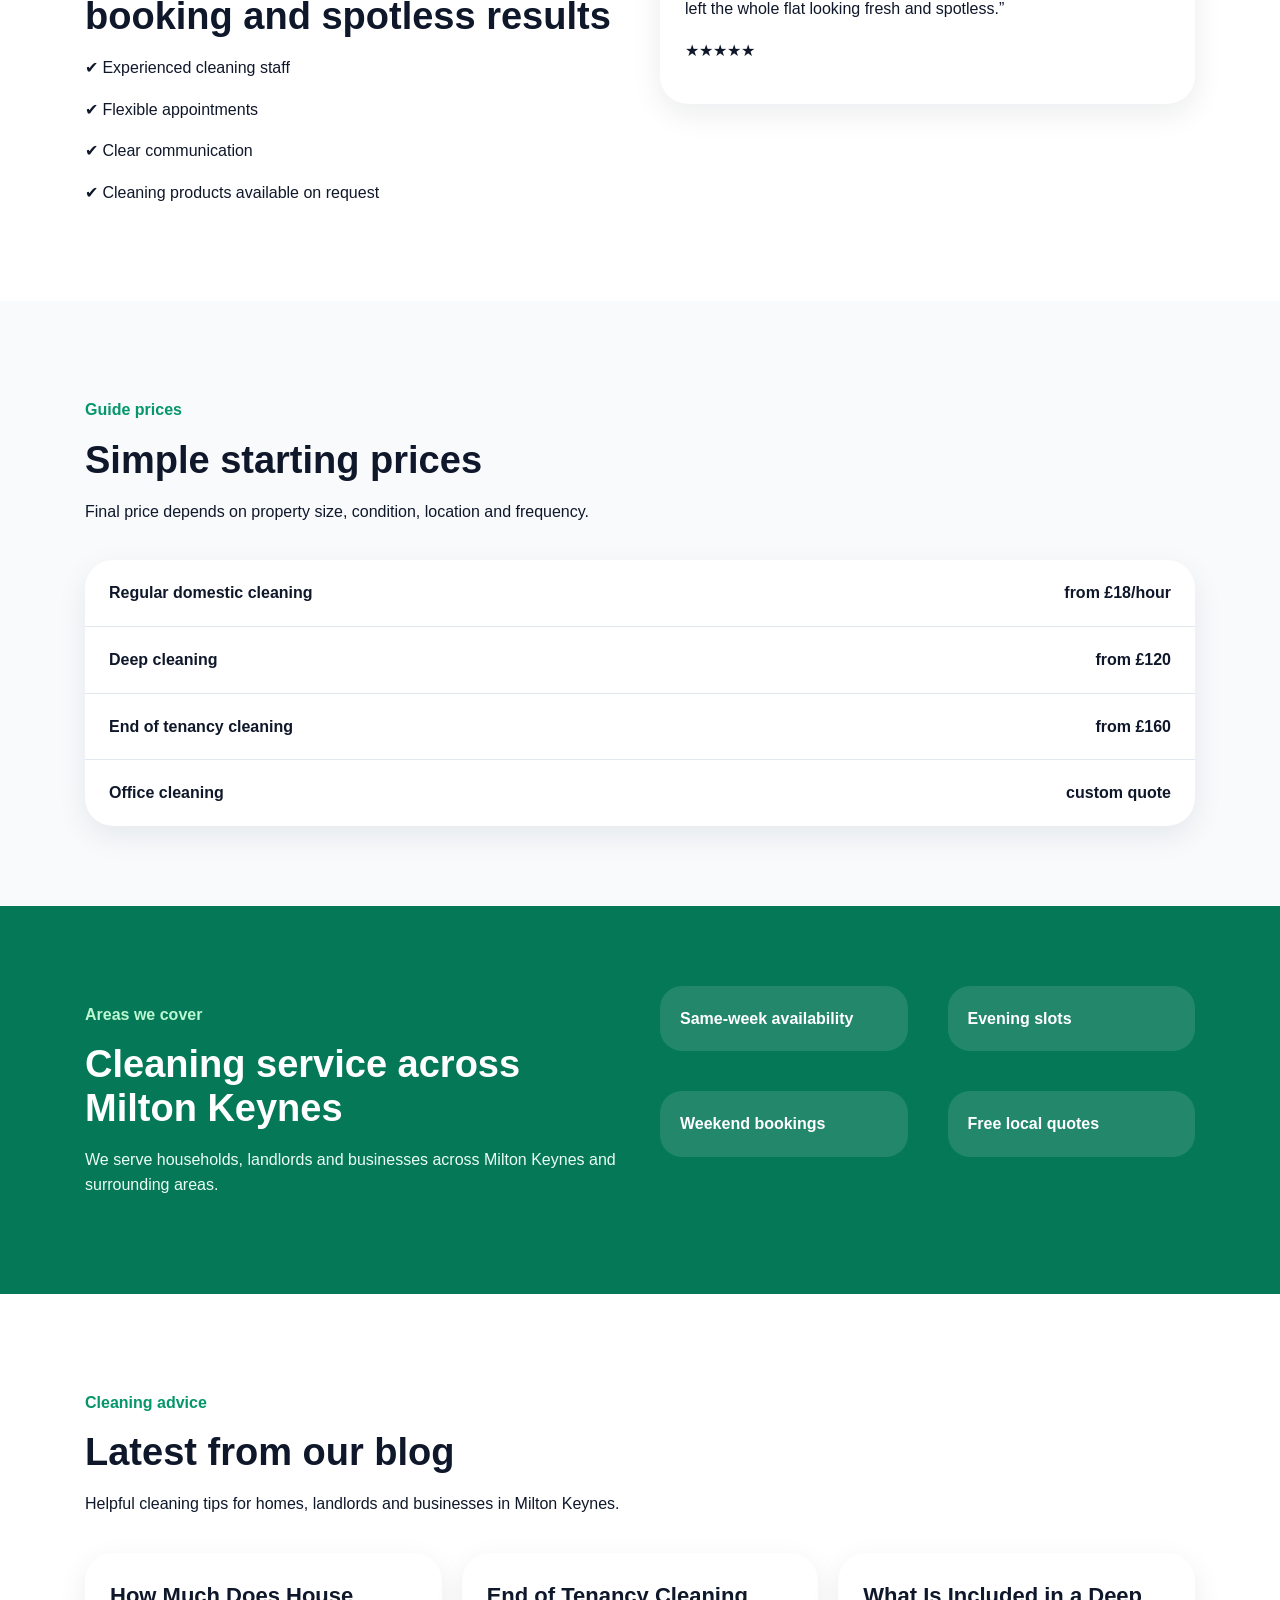
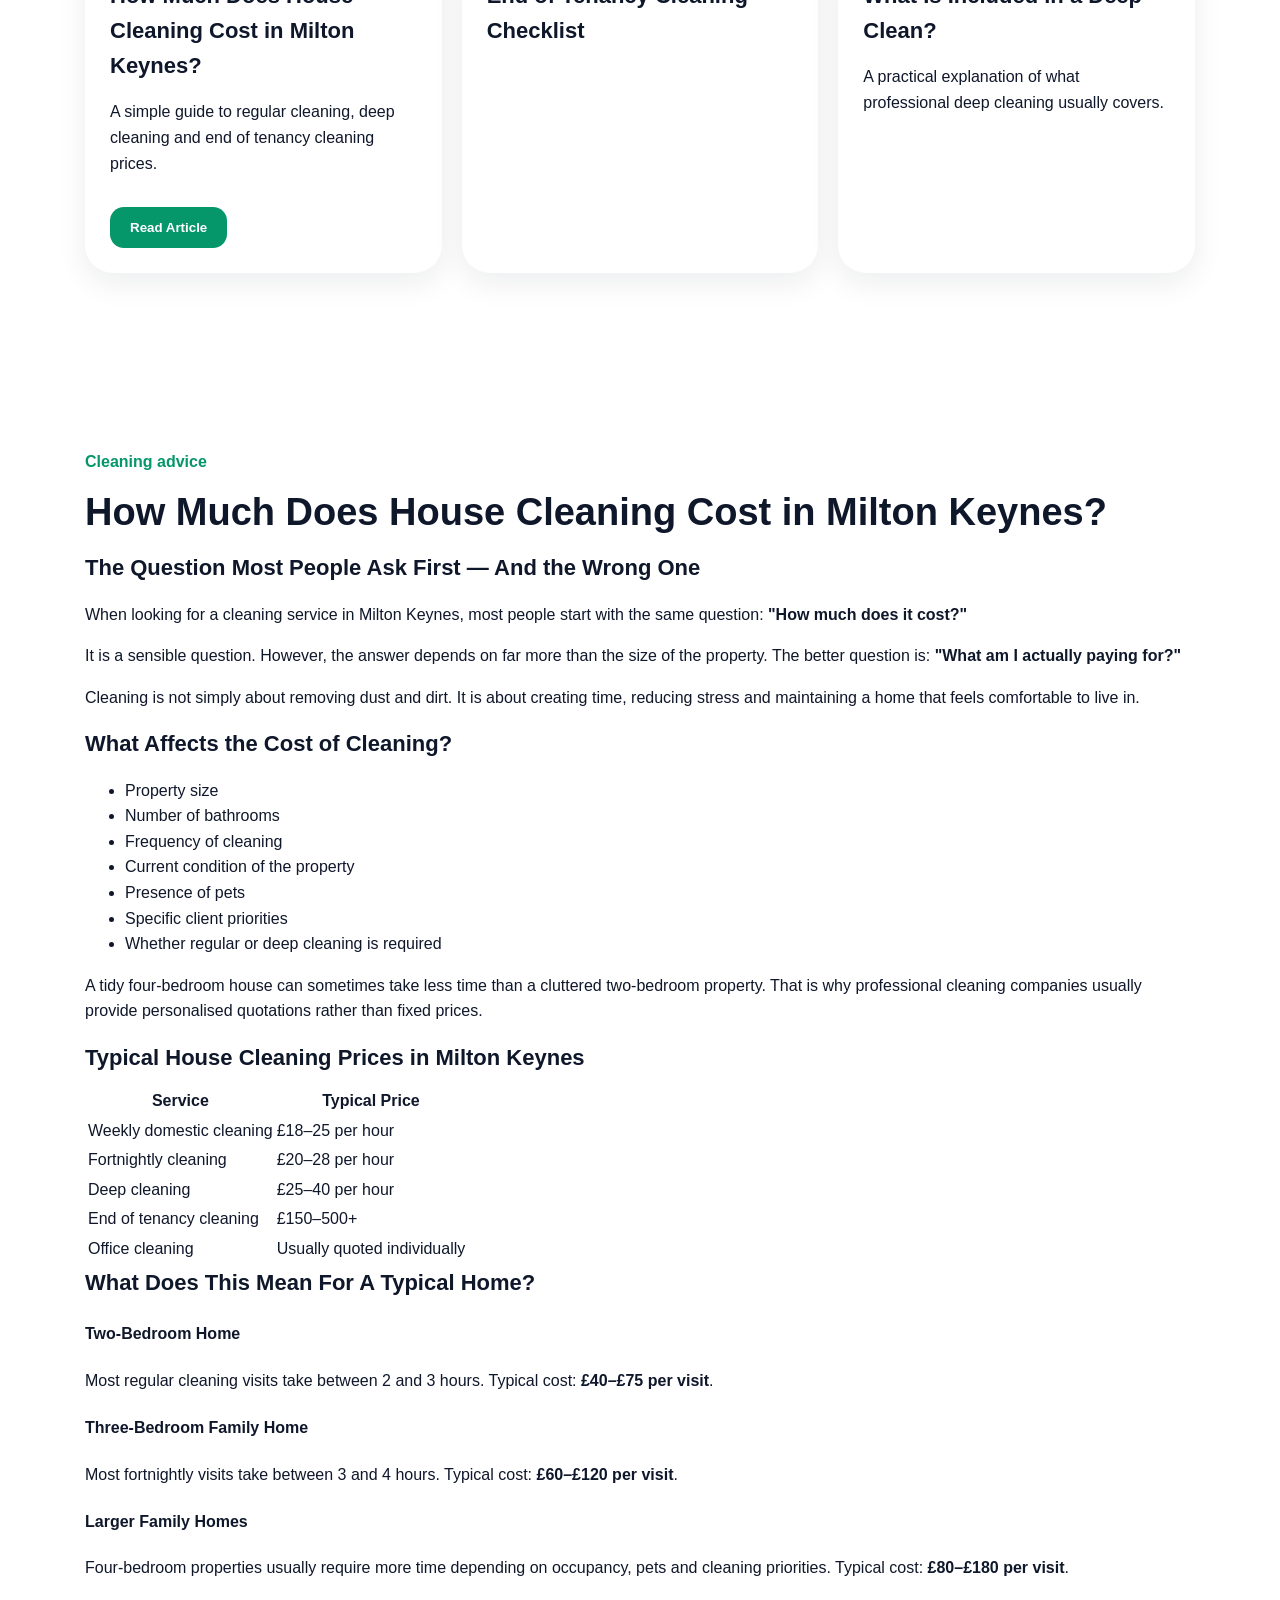
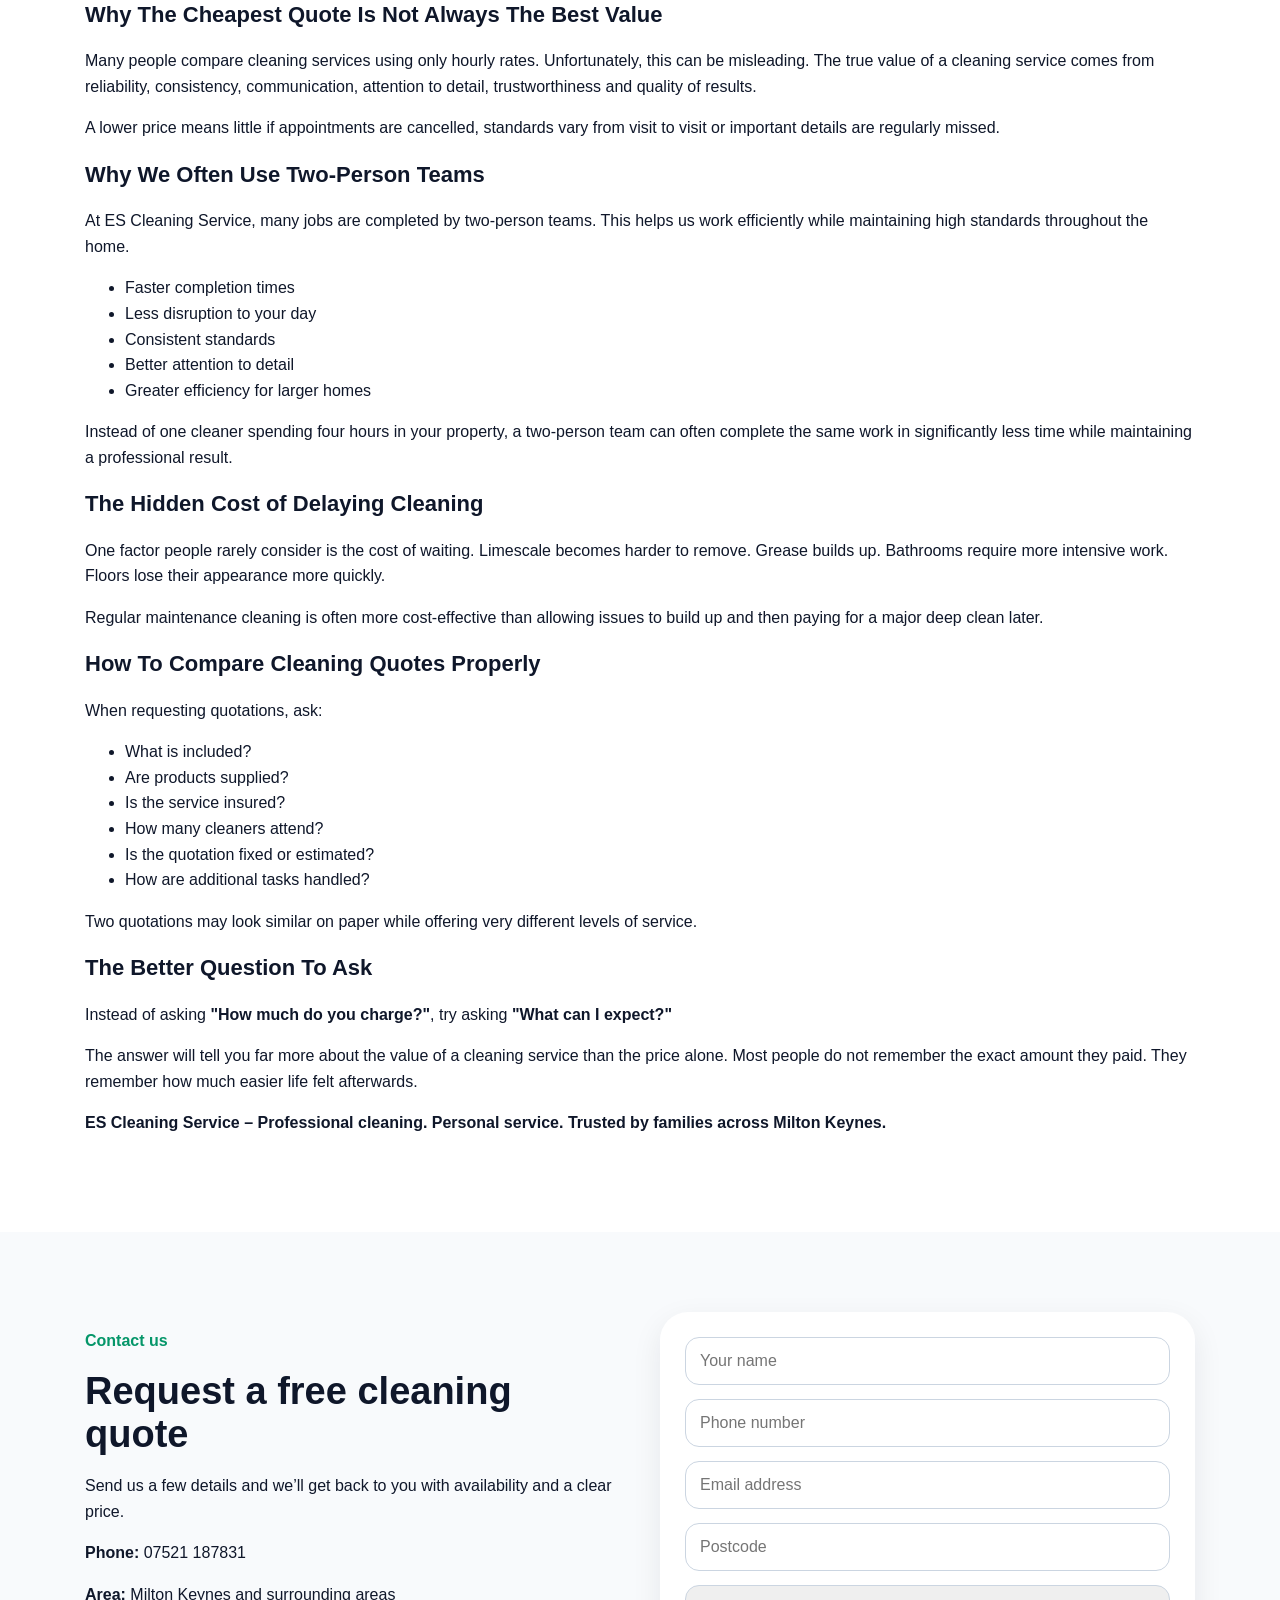
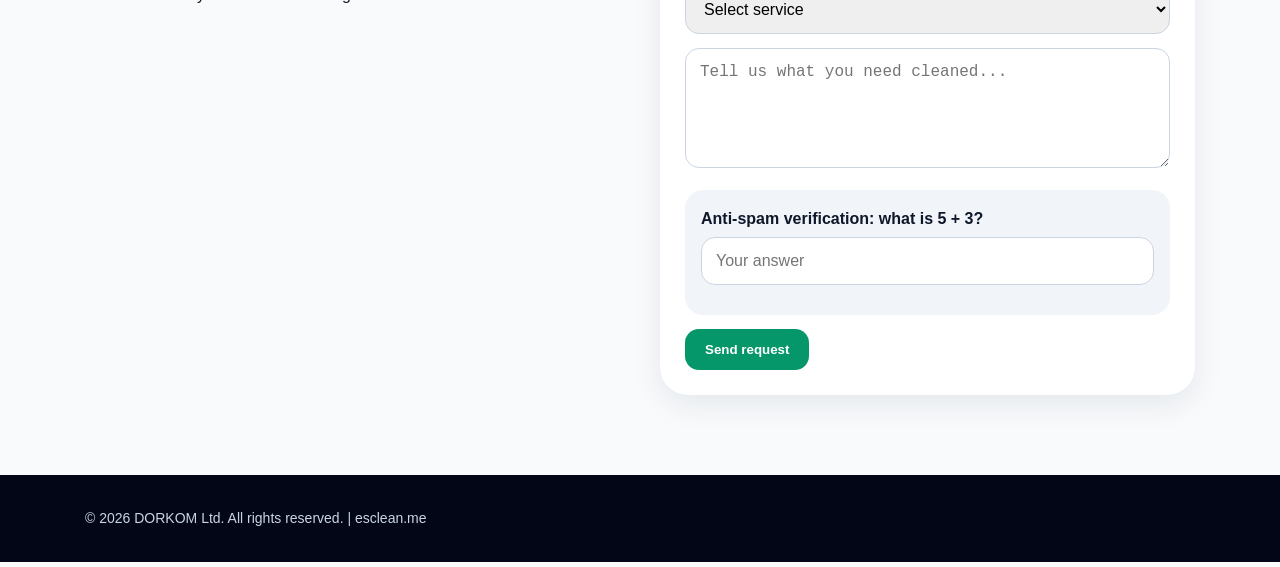
==== commit ebac79ef: "Update index.html0" ====
--- a/index.html
+++ b/index.html
@@ -968,14 +968,24 @@
         <p>Helpful cleaning tips for homes, landlords and businesses in Milton Keynes.</p>
       </div>
       <div class="grid-3">
-        <h3>
-  <a href="#house-cleaning-cost-milton-keynes">
-    How Much Does House Cleaning Cost in Milton Keynes?
-  </a>
-</h3>
-        <div class="card"><h3>End of Tenancy Cleaning Checklist</h3><p>What tenants and landlords should check before handing over the keys.</p></div>
-        <div class="card"><h3>What Is Included in a Deep Clean?</h3><p>A practical explanation of what professional deep cleaning usually covers.</p></div>
-      </div>
+  <div class="card">
+    <h3>How Much Does House Cleaning Cost in Milton Keynes?</h3>
+    <p>A simple guide to regular cleaning, deep cleaning and end of tenancy cleaning prices.</p>
+    <button class="button" type="button" onclick="toggleService('house-cleaning-cost-milton-keynes')" style="margin-top:15px;">
+      Read Article
+    </button>
+  </div>
+
+  <div class="card">
+    <h3>End of Tenancy Cleaning Checklist</h3>
+   <section id="house-cleaning-cost-milton-keynes" class="white-section service-details">
+  </div>
+
+  <div class="card">
+    <h3>What Is Included in a Deep Clean?</h3>
+    <p>A practical explanation of what professional deep cleaning usually covers.</p>
+  </div>
+</div>
     </div>
   </section>
 <section id="house-cleaning-cost-milton-keynes" class="white-section">
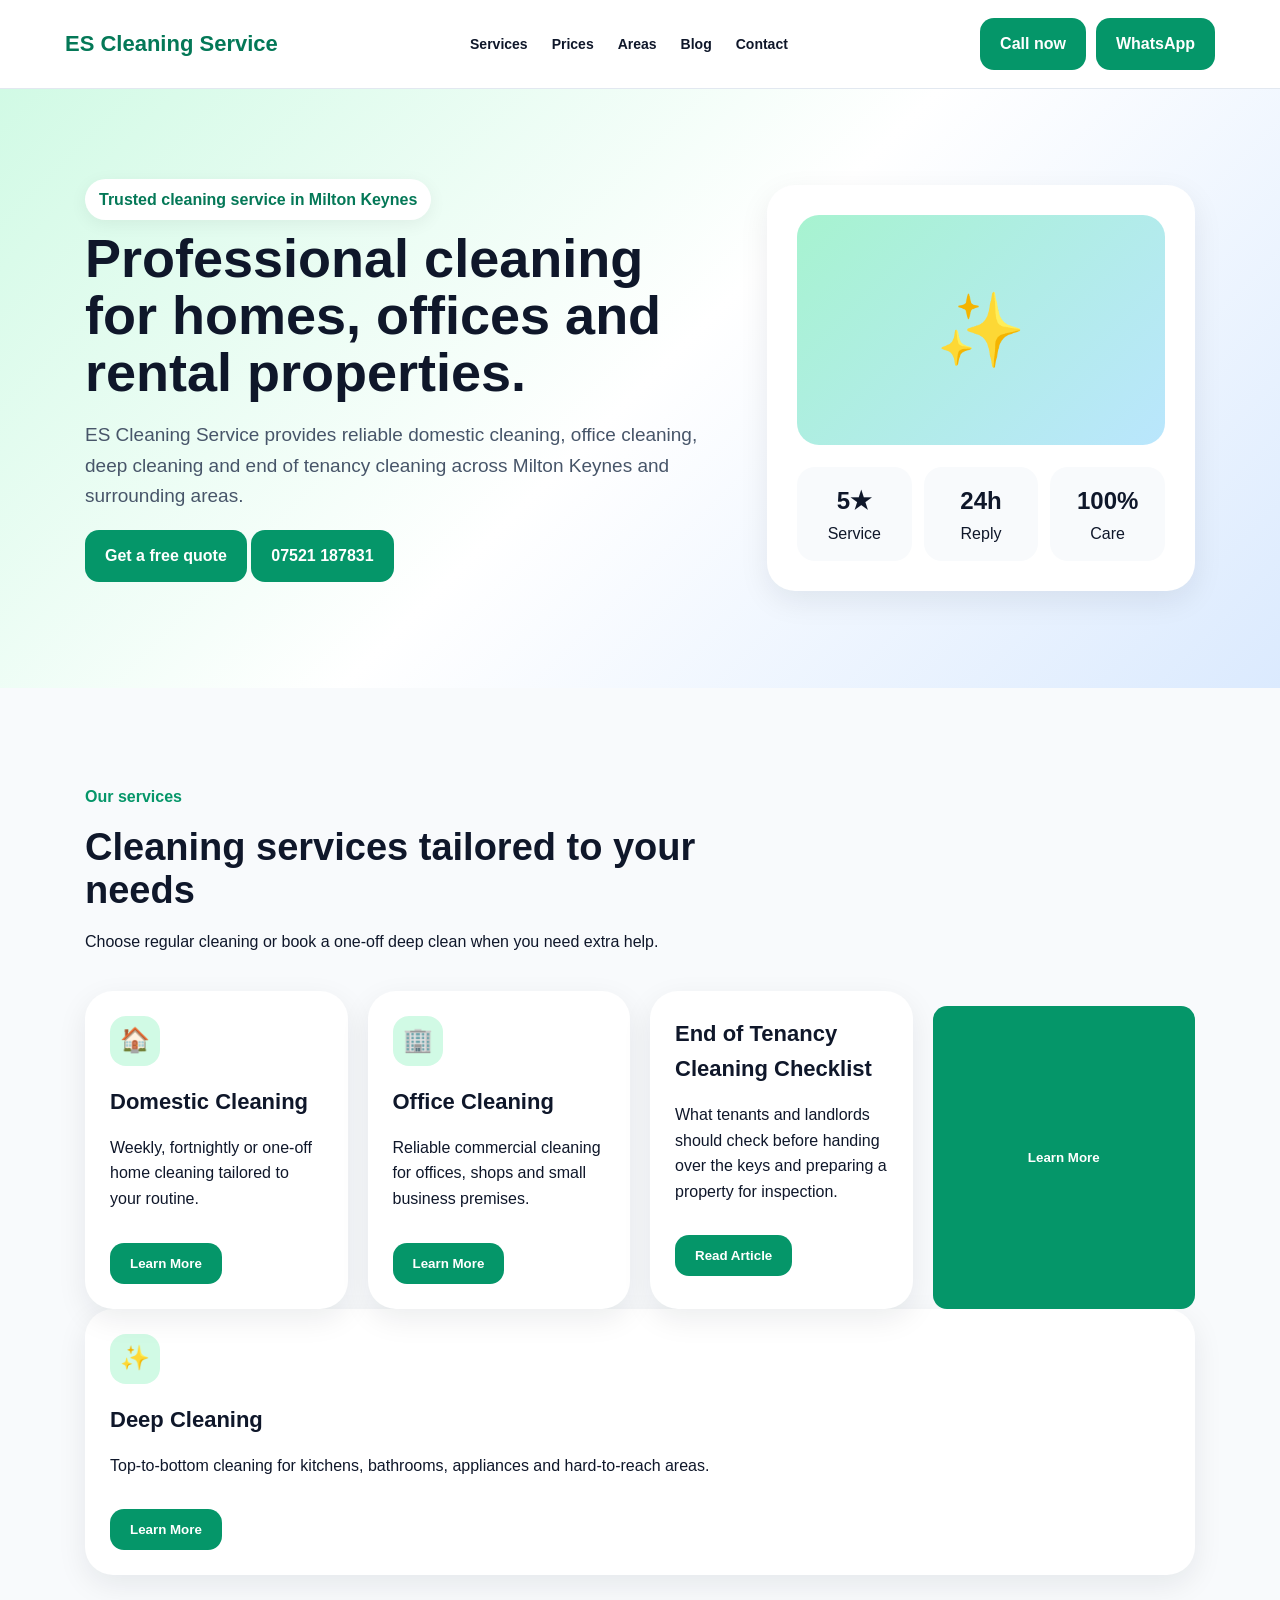
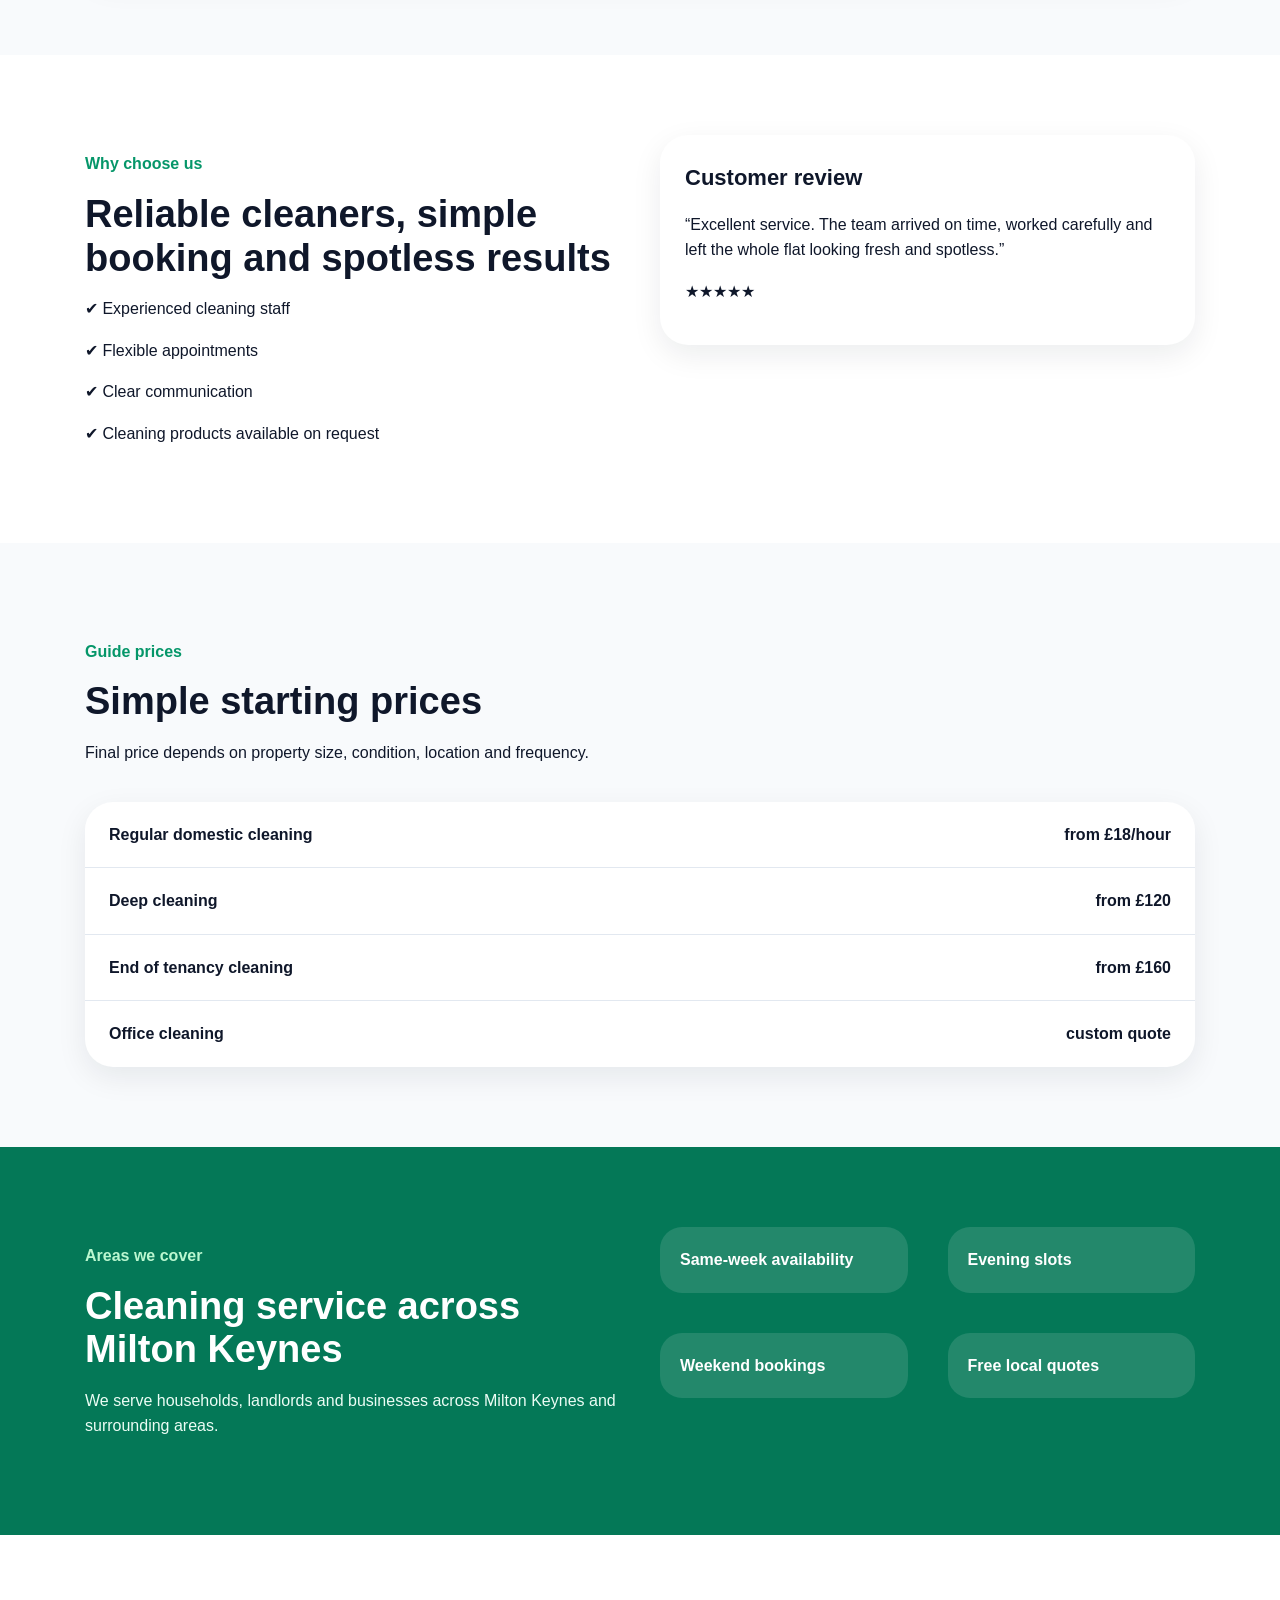
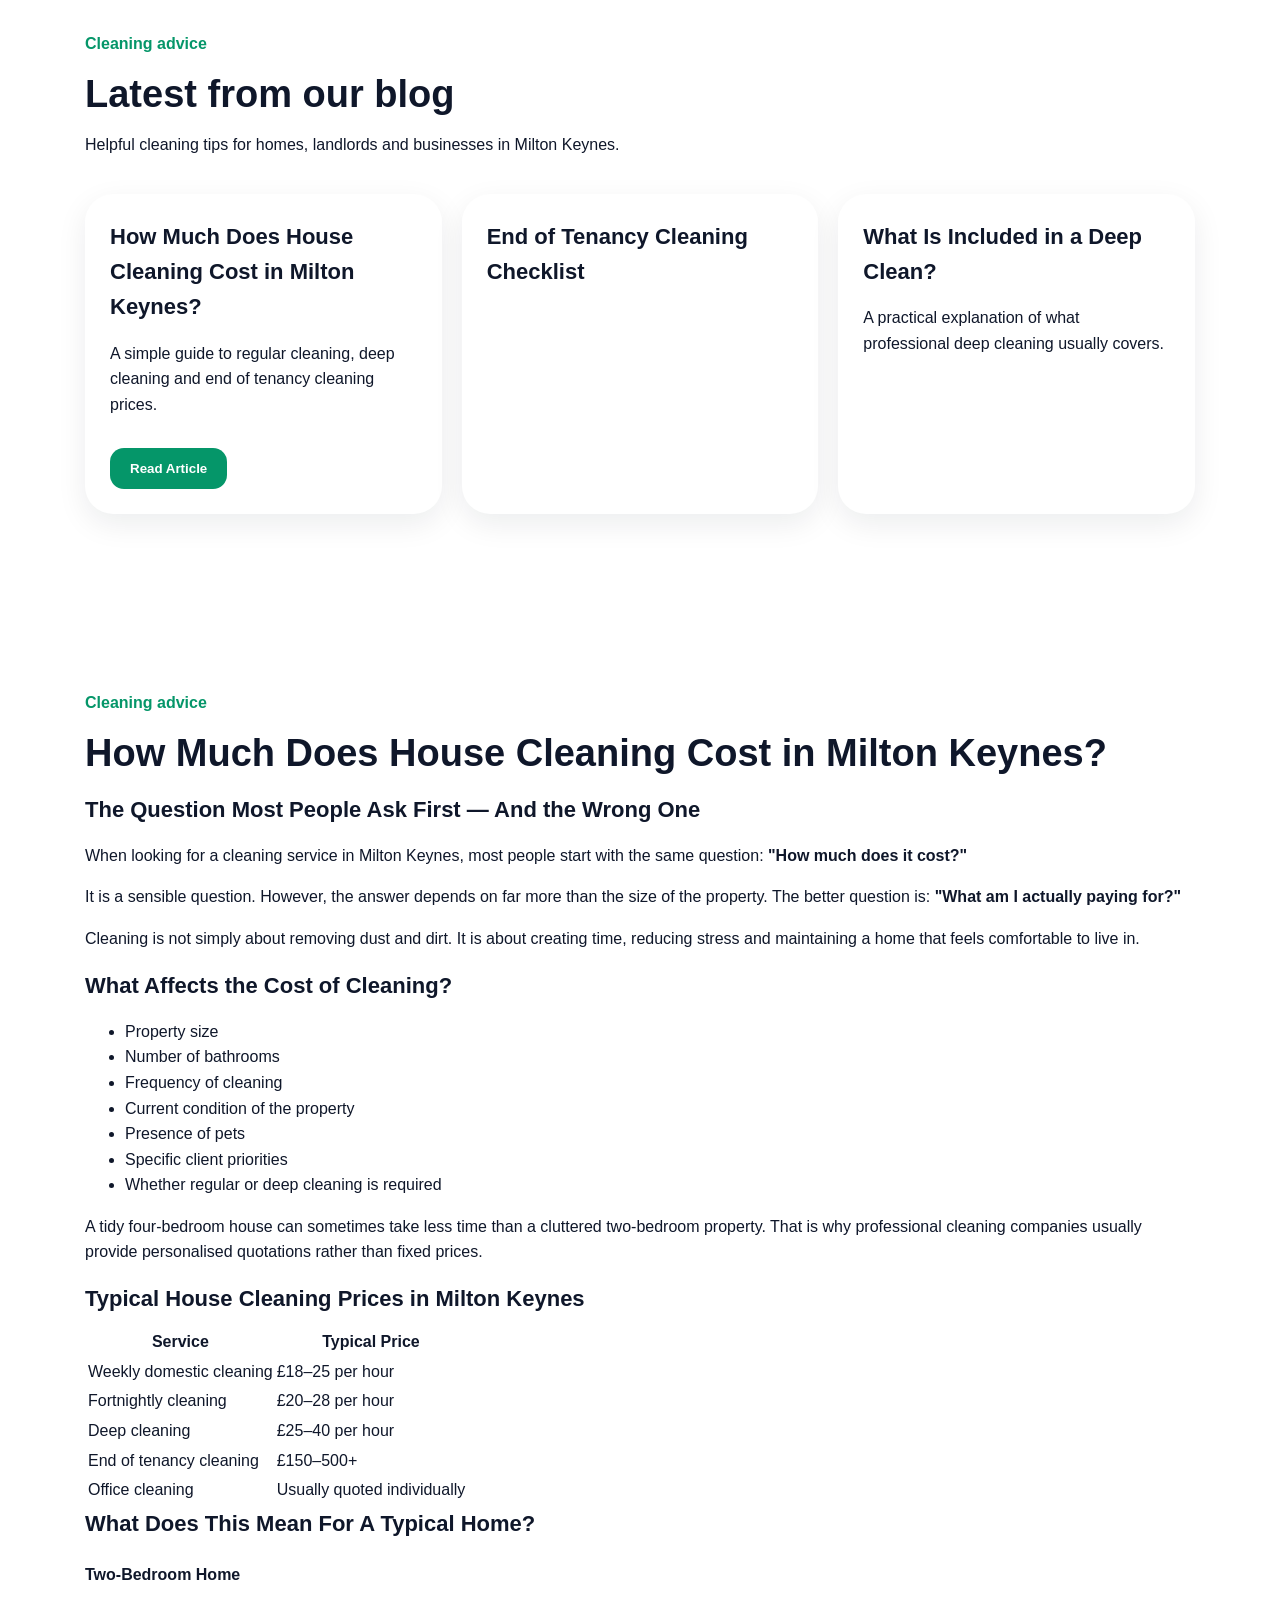
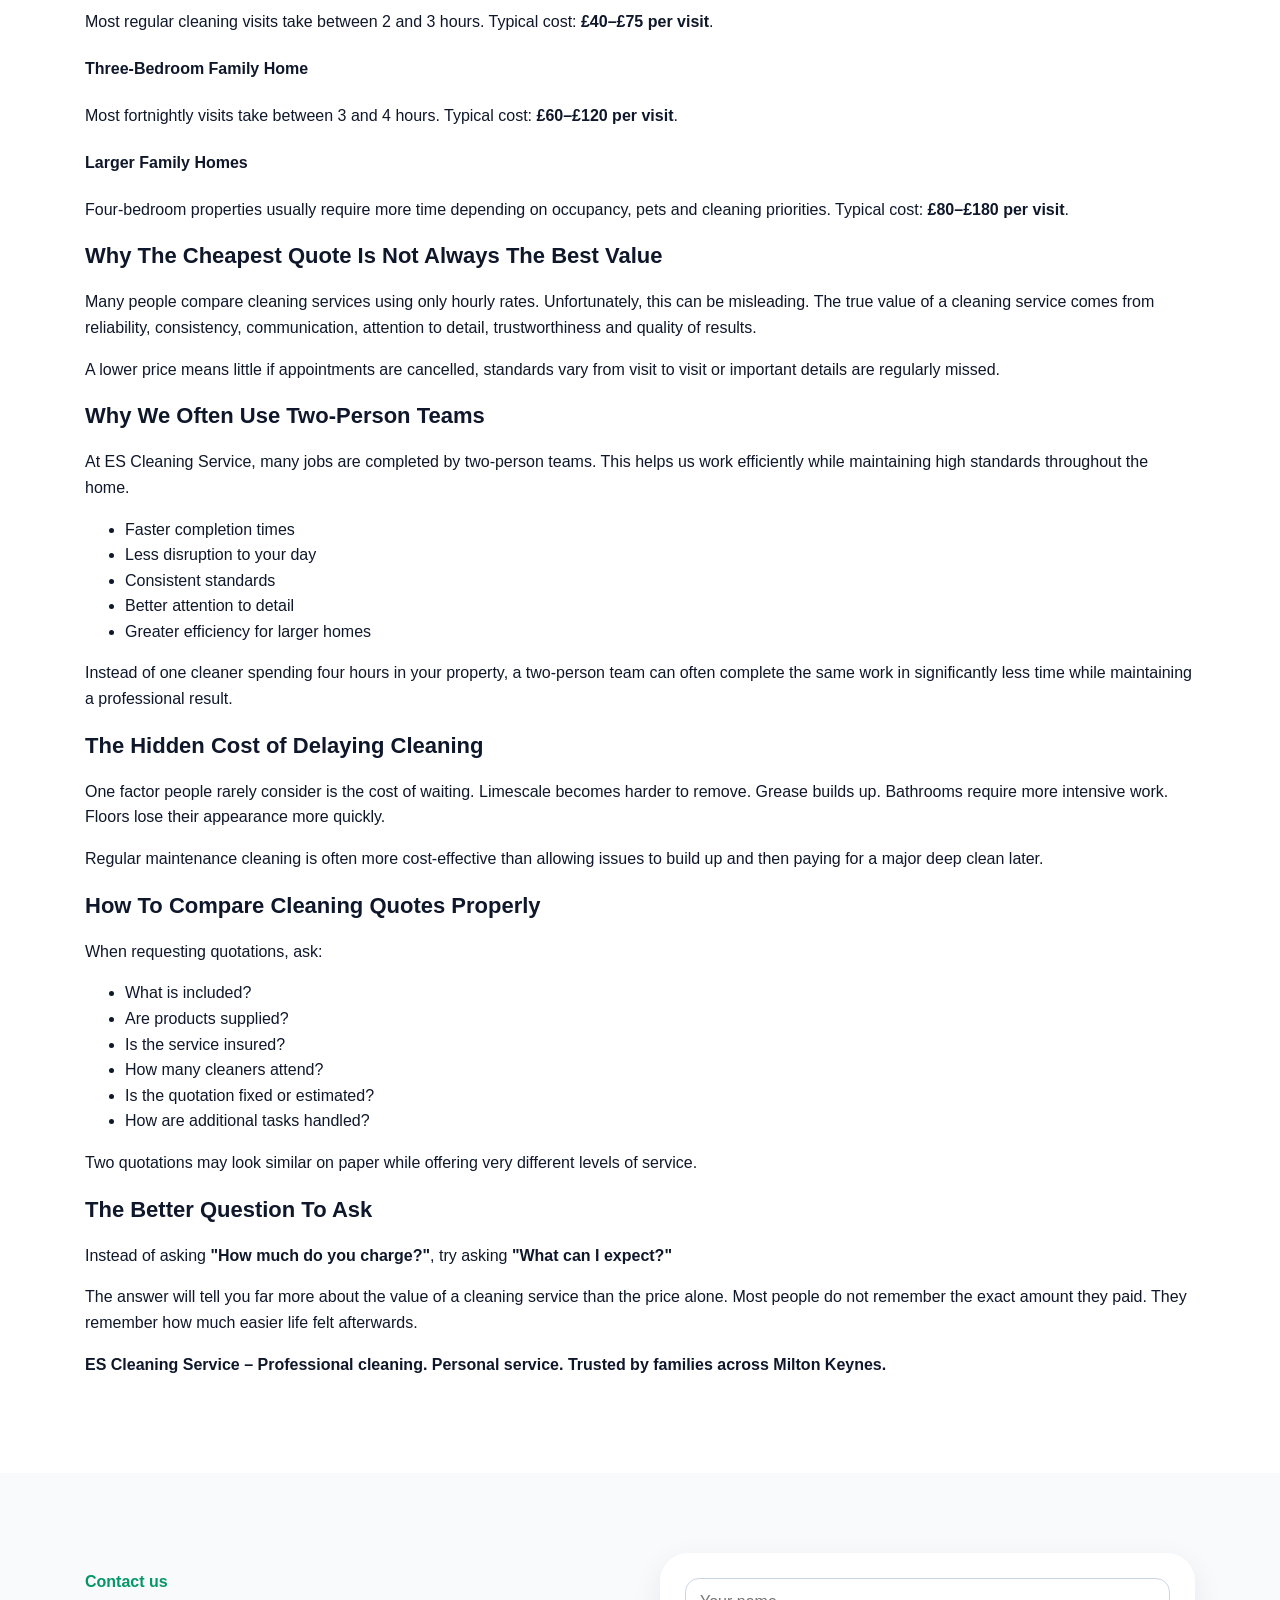
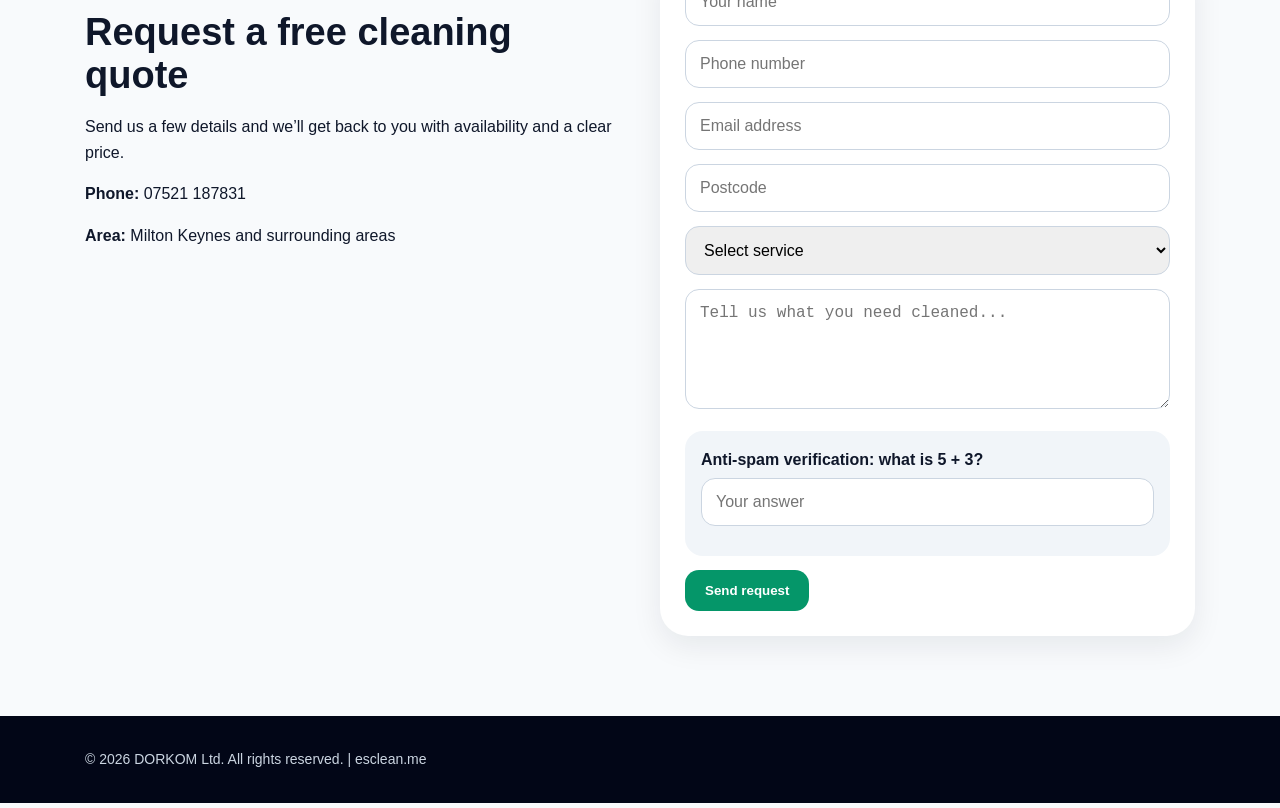
==== commit f85c868e: "Update index.html" ====
--- a/index.html
+++ b/index.html
@@ -146,10 +146,17 @@
     Learn More
   </button>
 </div>
-        <div class="card">
-  <div class="icon">🔑</div>
-  <h3>End of Tenancy</h3>
-  <p>Detailed move-out cleaning for tenants, landlords and letting agents.</p>
+       <div class="card">
+  <h3>End of Tenancy Cleaning Checklist</h3>
+
+  <p>
+    What tenants and landlords should check before handing over the keys and preparing a property for inspection.
+  </p>
+
+  <button class="button" type="button" onclick="toggleService('end-of-tenancy-checklist')" style="margin-top:15px;">
+    Read Article
+  </button>
+</div>
 
   <button class="button" type="button" onclick="toggleService('end-of-tenancy-details')" style="margin-top:15px;">
     Learn More
@@ -1158,6 +1165,156 @@
 
   </div>
 </section>
+  <section id="end-of-tenancy-checklist" class="white-section service-details">
+<div class="container">
+
+<p class="green">Cleaning advice</p>
+
+<h2>End of Tenancy Cleaning Checklist: What Landlords and Letting Agents Actually Notice</h2>
+
+<p>
+Most end of tenancy checklists focus on cleaning tasks.
+The problem is that tenants are often cleaning for the wrong reasons.
+</p>
+
+<p>
+The goal is not simply to make a property look clean.
+The goal is to return it in a condition that matches the expectations of landlords, letting agents and inventory clerks.
+</p>
+
+<p>
+Understanding what is actually inspected can help avoid disputes, delays and unnecessary deductions from your deposit.
+</p>
+
+<h3>1. Kitchen Grease Is Checked More Often Than People Realise</h3>
+
+<p>
+Many tenants focus on visible surfaces while overlooking grease buildup around hobs, splashbacks, extractor fans and cupboard doors.
+</p>
+
+<p>
+These areas are often among the first places inspected because grease accumulates gradually and is difficult to remove once neglected.
+</p>
+
+<h3>2. Limescale Causes More Problems Than Dust</h3>
+
+<p>
+Dust can usually be removed quickly.
+Limescale is different.
+</p>
+
+<p>
+Shower screens, taps, toilets and grout lines are commonly checked during property inspections.
+Heavy limescale can make an otherwise clean bathroom appear neglected.
+</p>
+
+<p>
+This is one reason regular maintenance cleaning is often more effective than waiting until the final week before moving out.
+</p>
+
+<h3>3. Skirting Boards Are Inspection Magnets</h3>
+
+<p>
+Most people remember floors.
+Many forget skirting boards.
+</p>
+
+<p>
+Yet these low-level surfaces collect dust throughout a tenancy and are frequently noticed during detailed inspections.
+</p>
+
+<h3>4. Empty Cupboards Should Be As Clean As Visible Surfaces</h3>
+
+<p>
+A common mistake is cleaning around belongings but forgetting the storage spaces themselves.
+</p>
+
+<p>
+Kitchen cupboards, wardrobes, drawers and utility storage areas should be empty, dust-free and ready for the next occupant.
+</p>
+
+<h3>5. Windows Do Not Need To Be Perfect — But They Should Look Cared For</h3>
+
+<p>
+This is an area where many tenants either overestimate or underestimate expectations.
+</p>
+
+<p>
+Not every inspection focuses heavily on windows.
+However, dirty frames, dusty sills and obvious marks on glass are immediately noticeable and affect the overall impression of the property.
+</p>
+
+<h3>6. The Biggest Mistake Is Leaving Everything Until The Last Minute</h3>
+
+<p>
+One of the most common misconceptions about end of tenancy cleaning is that a professional cleaner can reverse years of neglect in a few hours.
+</p>
+
+<p>
+Professional cleaning can dramatically improve the appearance of a property, but heavily neglected limescale, grease, mould or staining may not always be fully removable.
+</p>
+
+<p>
+The earlier cleaning is planned, the better the final result is likely to be.
+</p>
+
+<h3>7. What Professional Cleaning Can And Cannot Do</h3>
+
+<p>
+Professional cleaning can:
+</p>
+
+<ul>
+<li>Remove dirt and dust</li>
+<li>Reduce limescale and grease buildup</li>
+<li>Improve presentation</li>
+<li>Prepare a property for inspection</li>
+<li>Create a positive first impression</li>
+</ul>
+
+<p>
+Professional cleaning cannot:
+</p>
+
+<ul>
+<li>Repair damage</li>
+<li>Remove permanent staining</li>
+<li>Fix worn surfaces</li>
+<li>Replace maintenance issues</li>
+<li>Reverse years of neglect instantly</li>
+</ul>
+
+<p>
+Understanding this distinction helps create realistic expectations and better outcomes for everyone involved.
+</p>
+
+<h3>Before Handing Back The Keys</h3>
+
+<p>
+A simple final checklist:
+</p>
+
+<ul>
+<li>Kitchen cleaned and sanitised</li>
+<li>Bathrooms free from visible limescale</li>
+<li>Skirting boards dust-free</li>
+<li>Cupboards emptied and cleaned</li>
+<li>Floors vacuumed and washed</li>
+<li>Personal belongings removed</li>
+<li>Photos taken for your records</li>
+</ul>
+
+<p>
+The best end of tenancy cleaning is not about perfection.
+It is about demonstrating that the property has been properly cared for and respectfully handed over to the next occupant.
+</p>
+
+<p>
+<strong>ES Cleaning Service – Helping tenants, landlords and letting agents achieve smoother property handovers across Milton Keynes.</strong>
+</p>
+
+</div>
+</section>
   <section id="contact">
     <div class="container grid-2">
       <div>
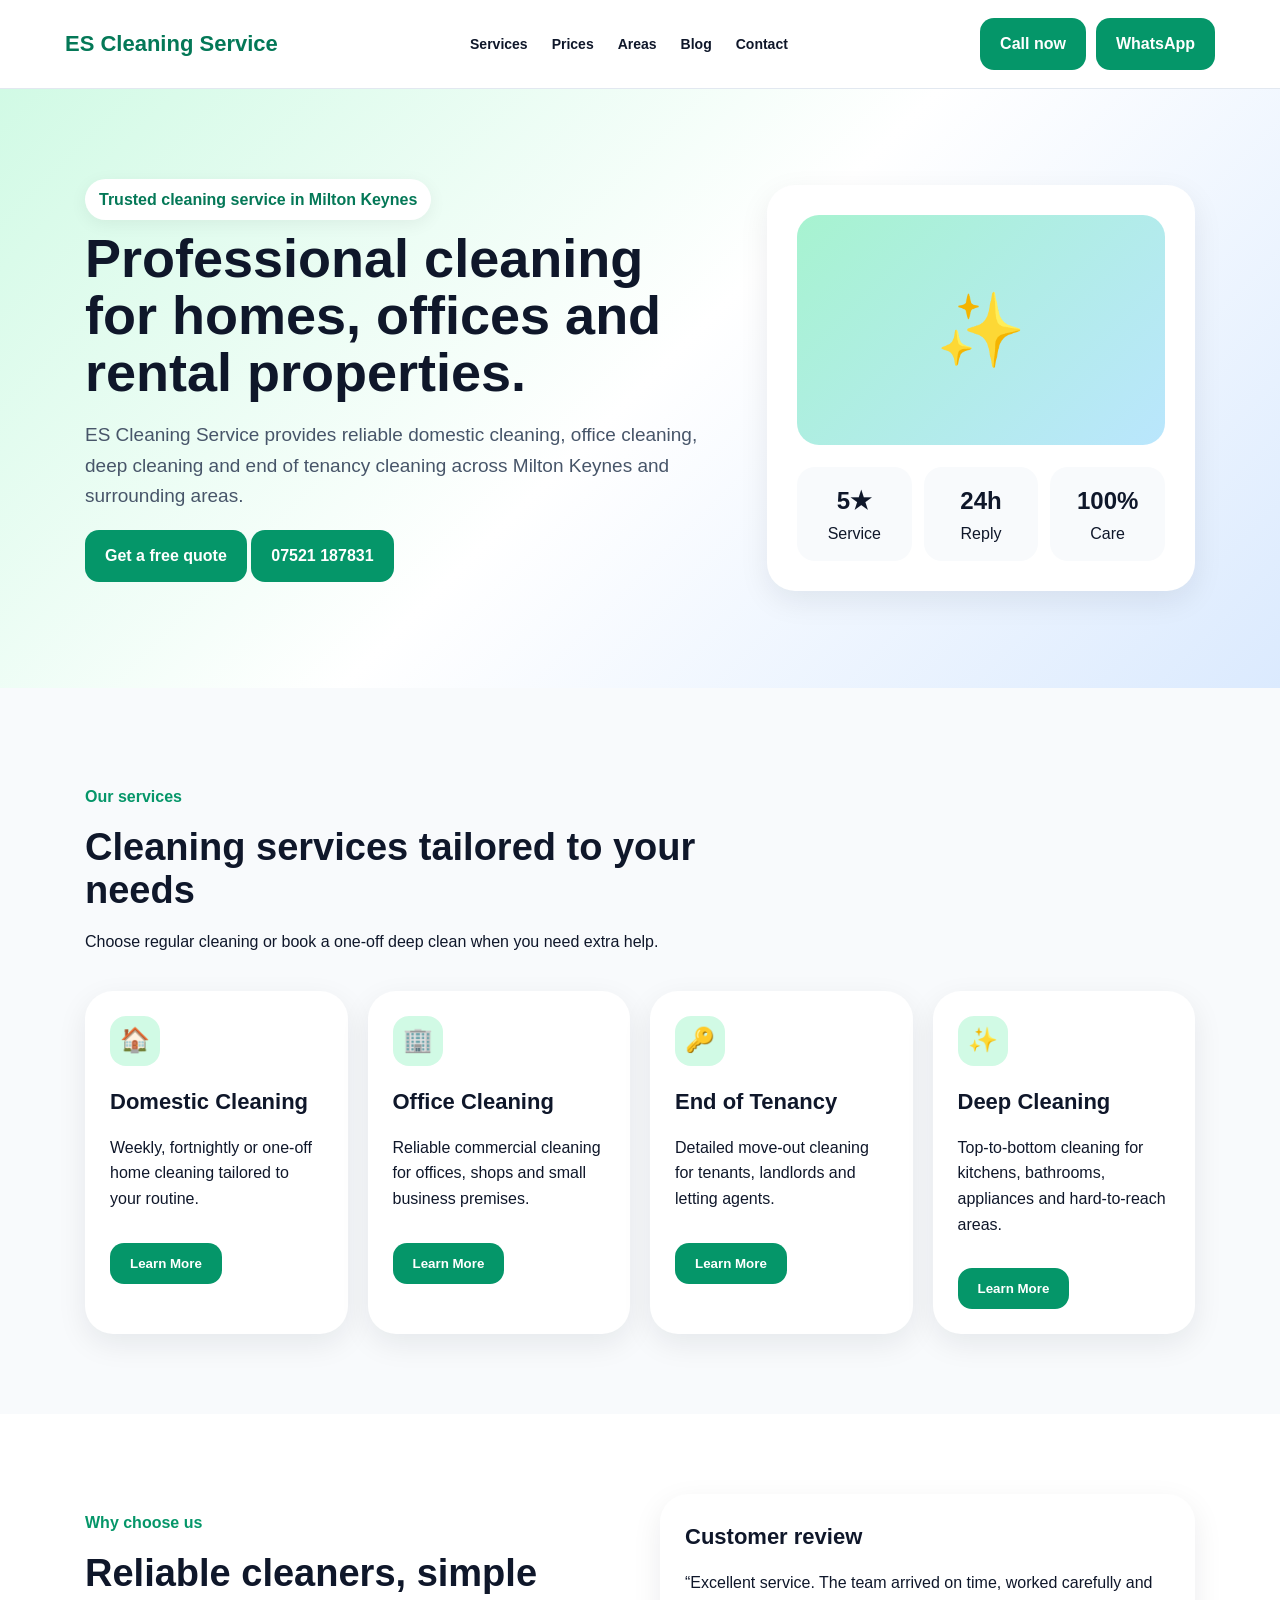
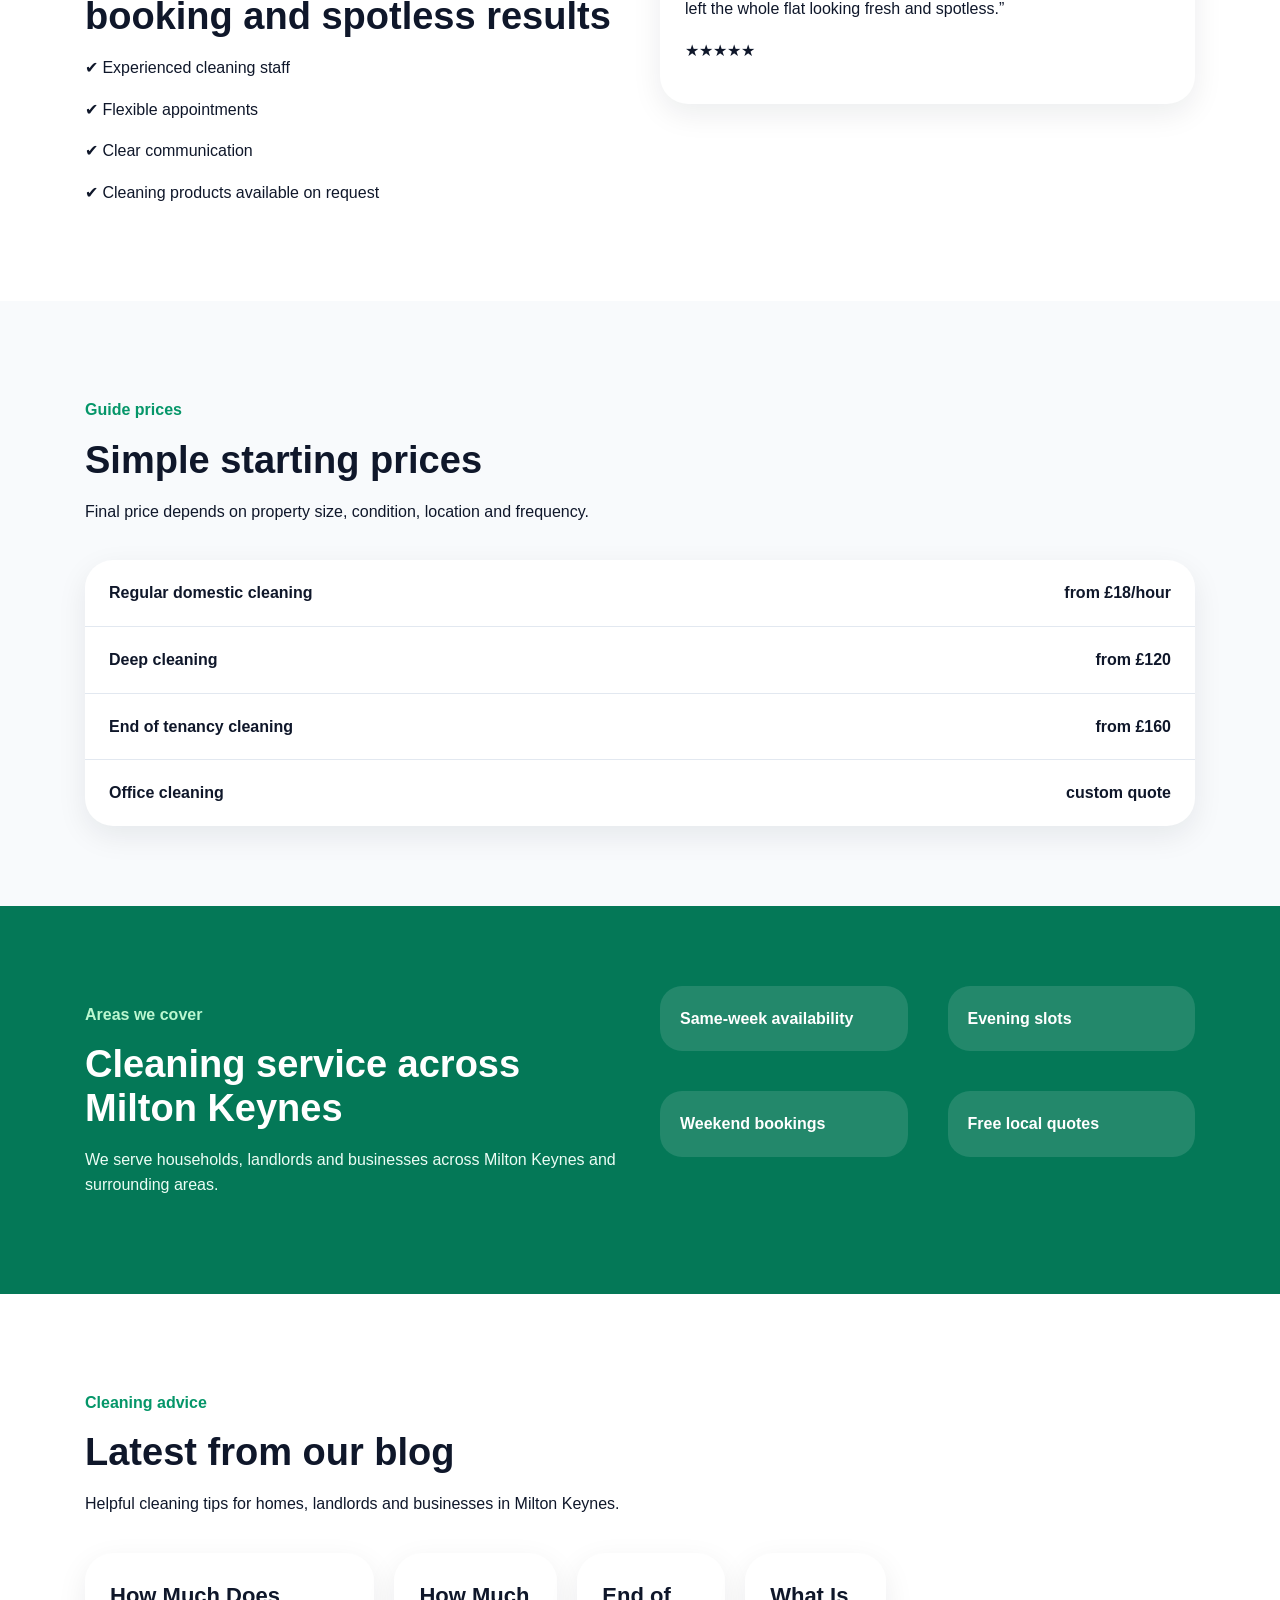
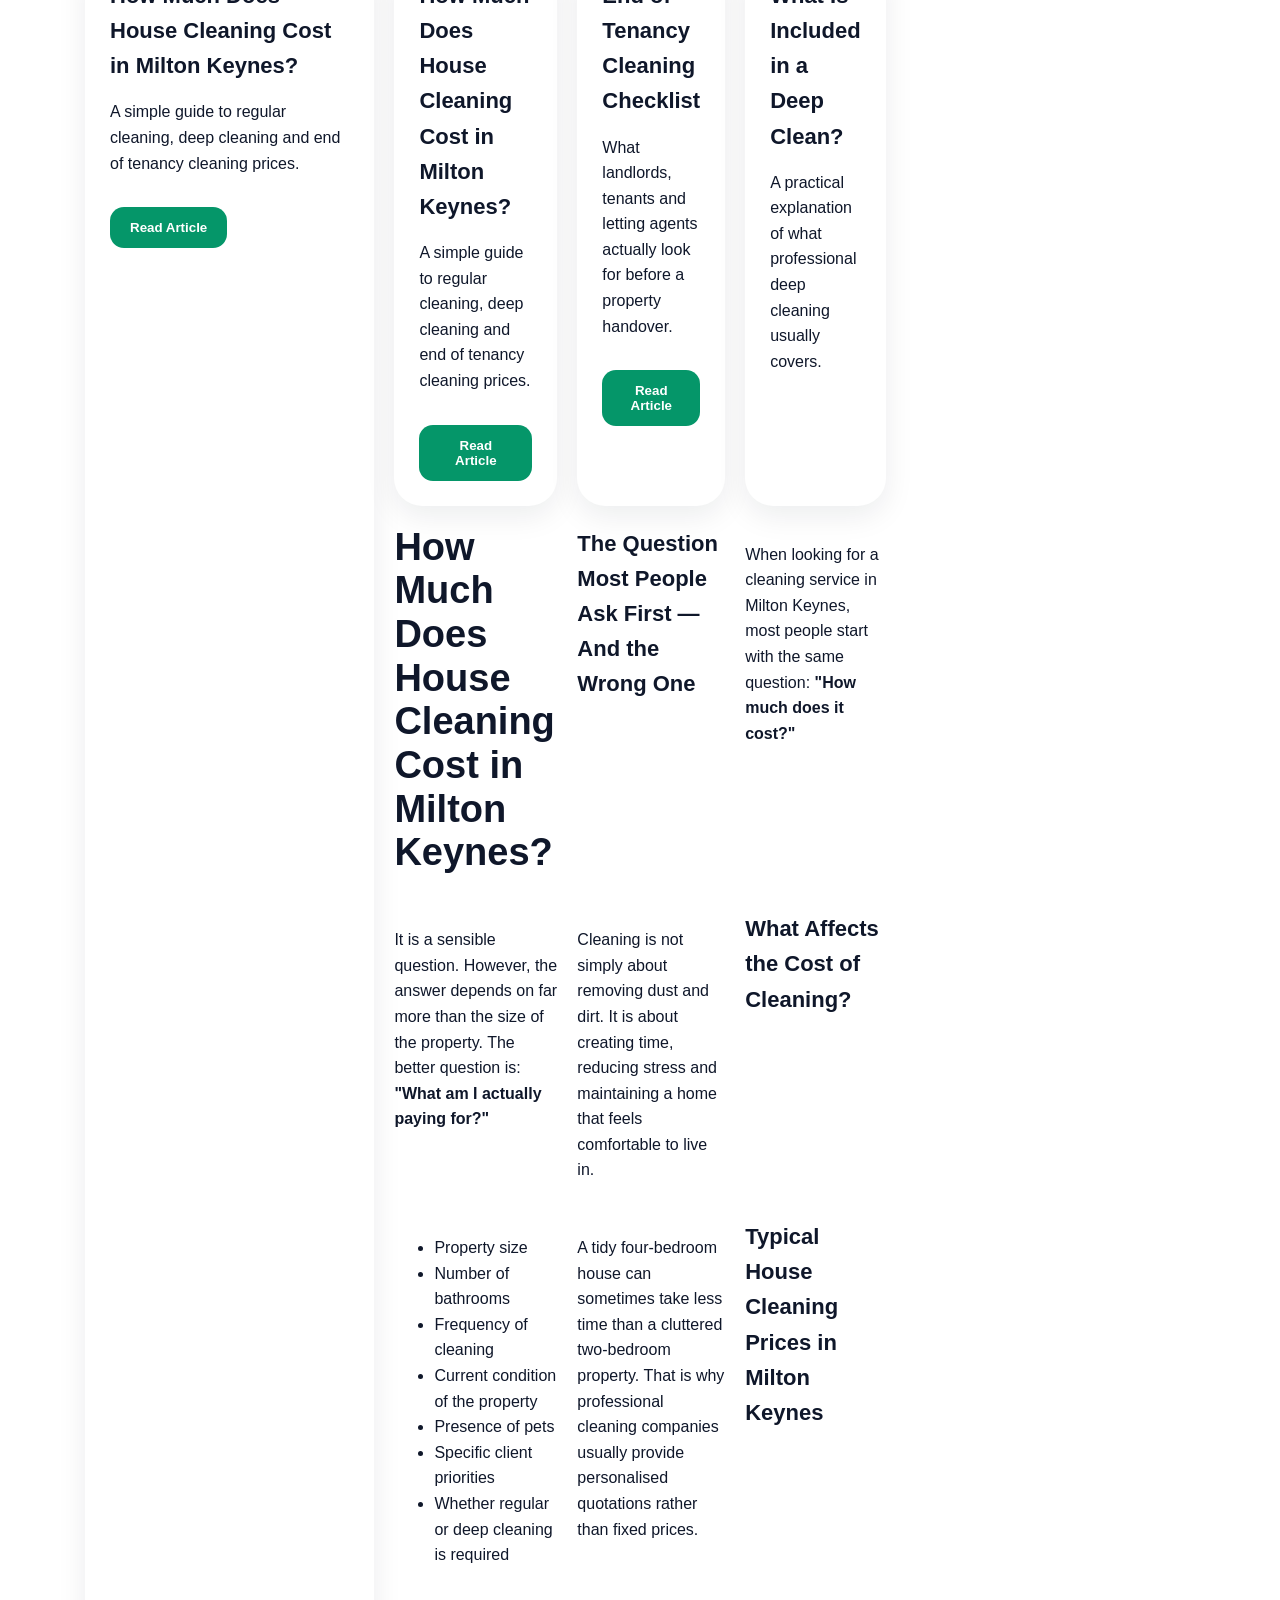
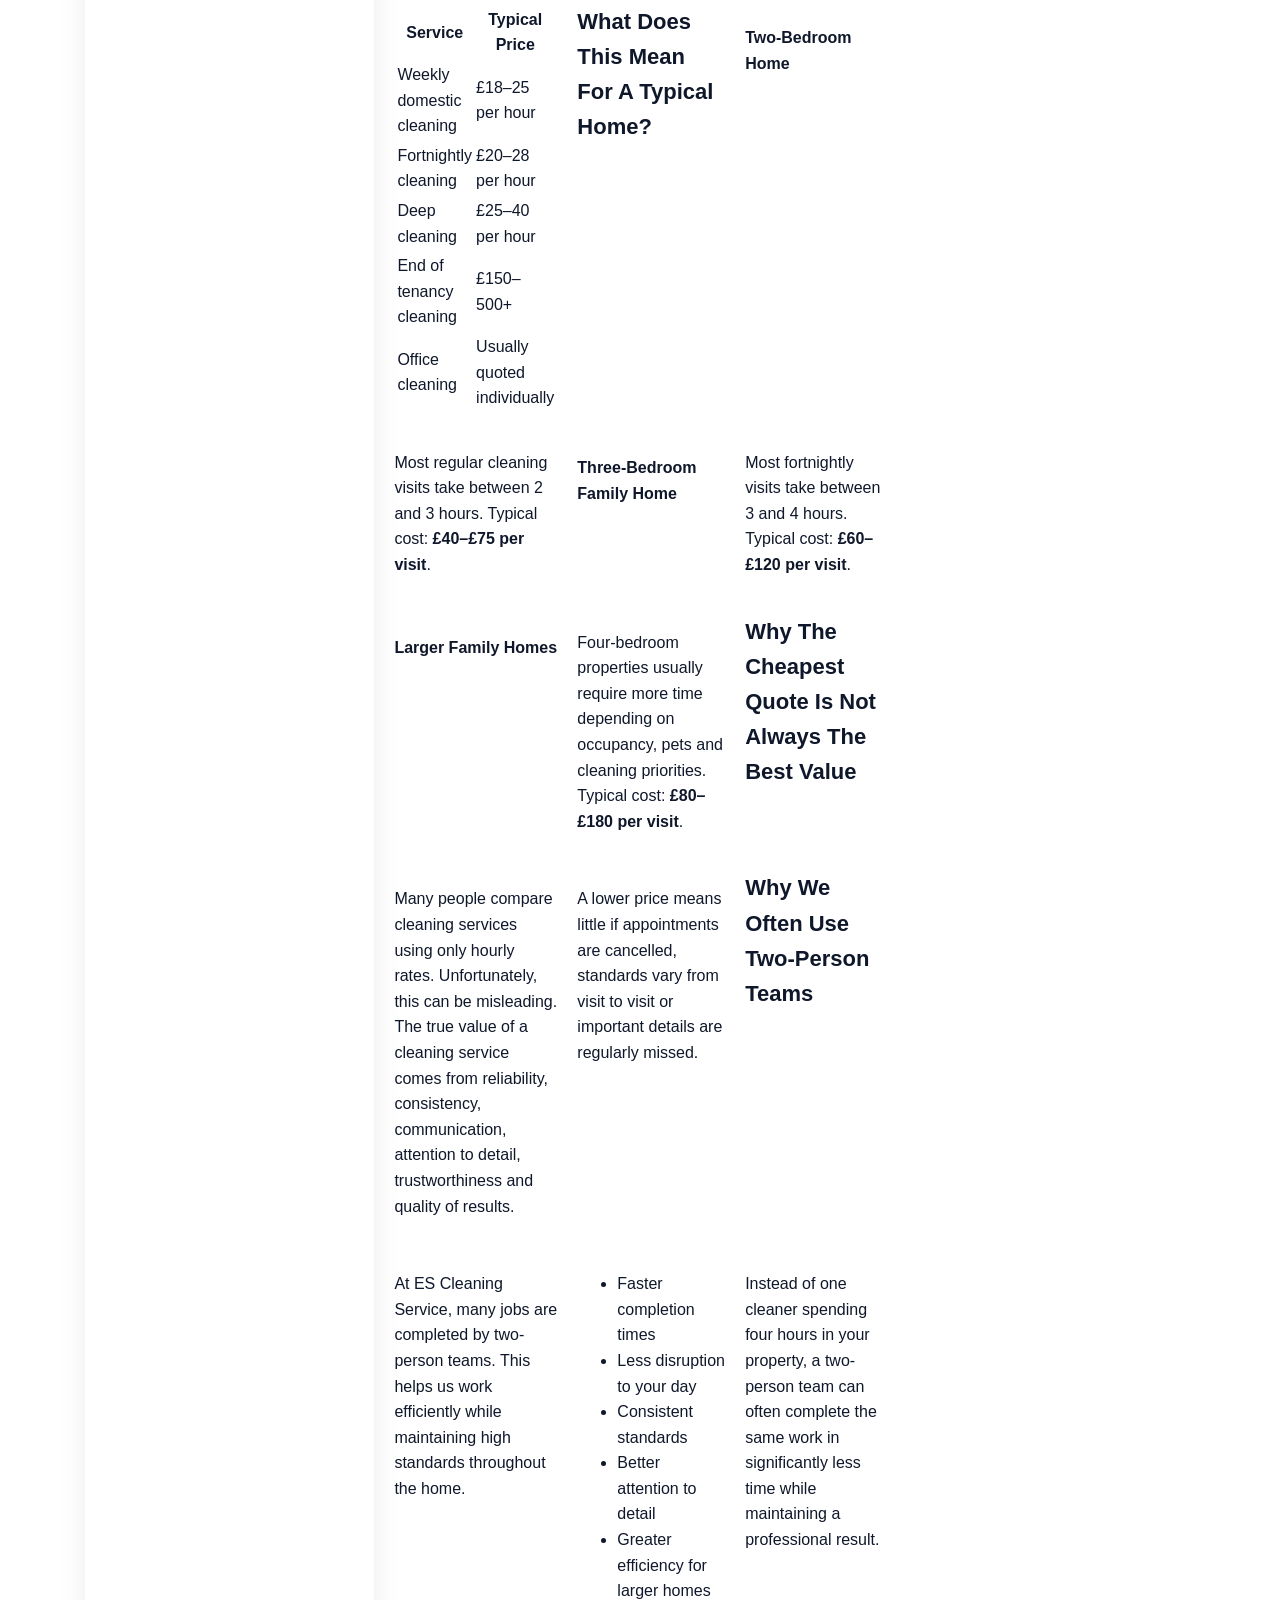
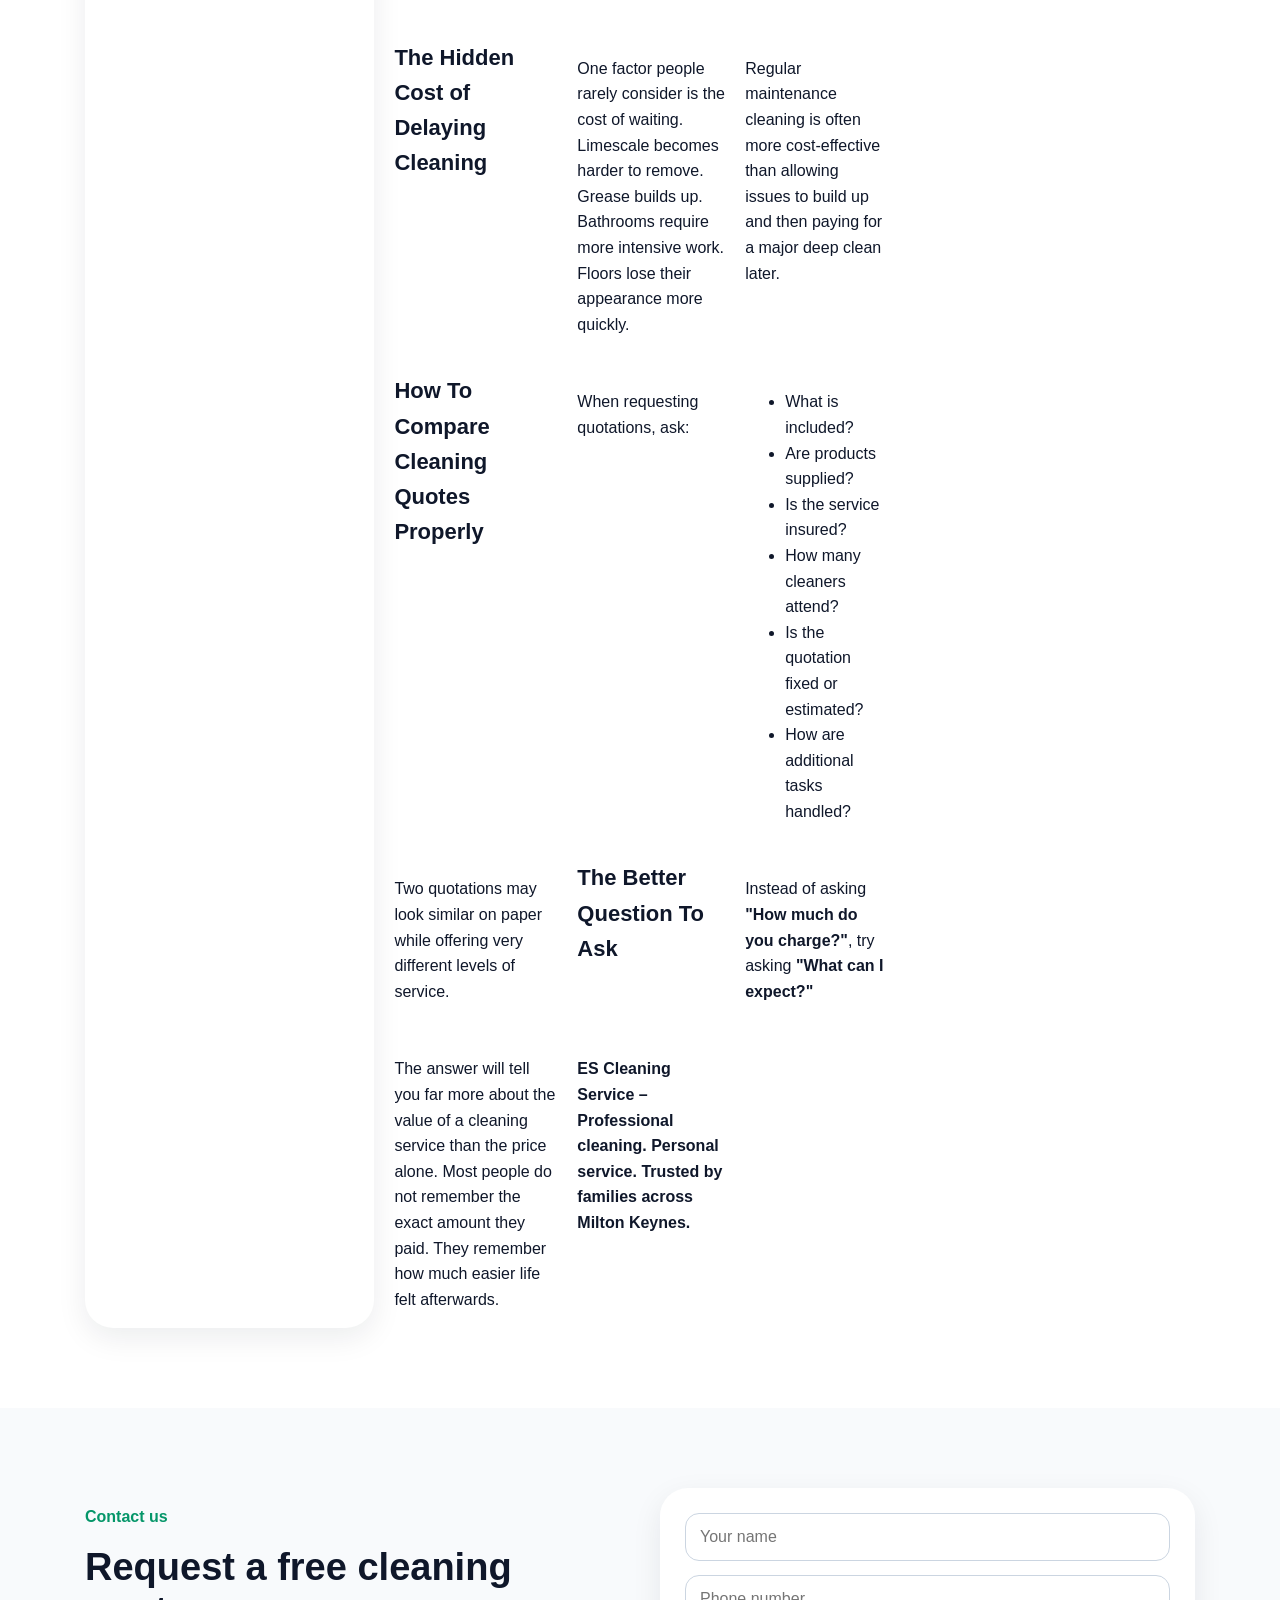
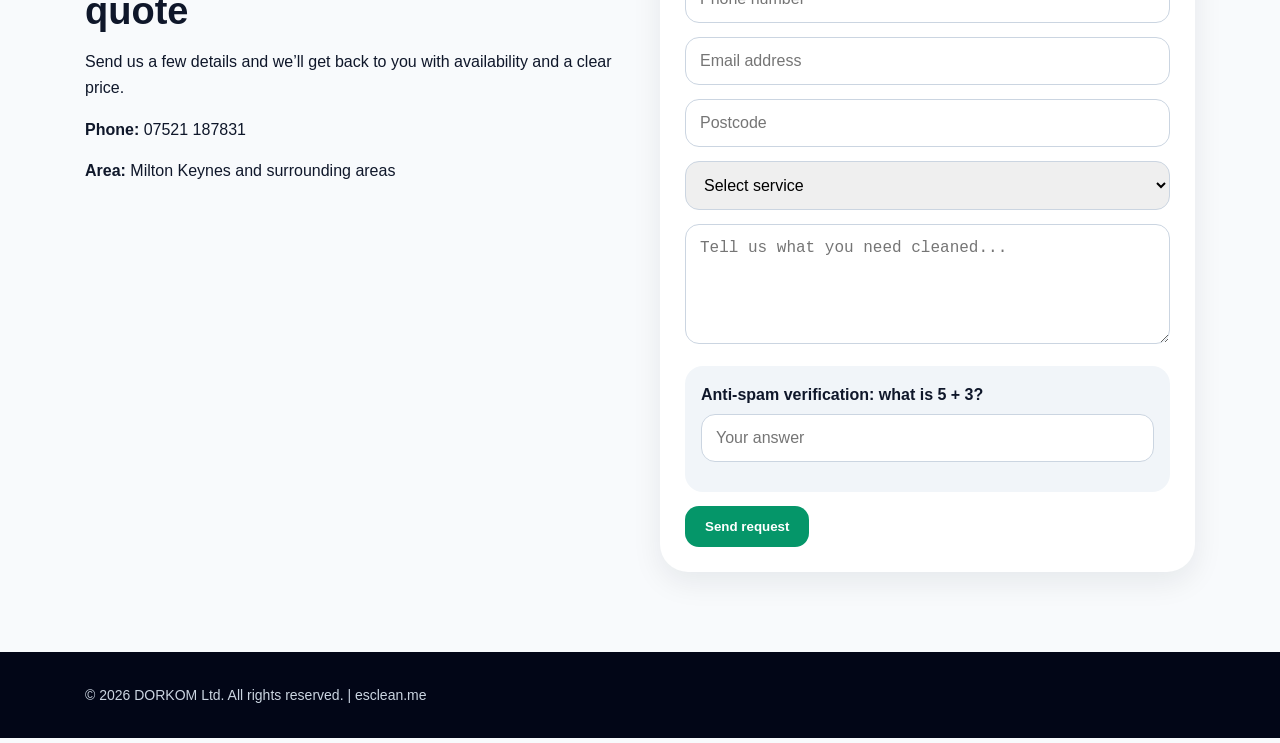
==== commit 19004da0: "Update index.html" ====
--- a/index.html
+++ b/index.html
@@ -146,17 +146,10 @@
     Learn More
   </button>
 </div>
-       <div class="card">
-  <h3>End of Tenancy Cleaning Checklist</h3>
-
-  <p>
-    What tenants and landlords should check before handing over the keys and preparing a property for inspection.
-  </p>
-
-  <button class="button" type="button" onclick="toggleService('end-of-tenancy-checklist')" style="margin-top:15px;">
-    Read Article
-  </button>
-</div>
+      <div class="card">
+  <div class="icon">🔑</div>
+  <h3>End of Tenancy</h3>
+  <p>Detailed move-out cleaning for tenants, landlords and letting agents.</p>
 
   <button class="button" type="button" onclick="toggleService('end-of-tenancy-details')" style="margin-top:15px;">
     Learn More
@@ -982,24 +975,28 @@
       Read Article
     </button>
   </div>
+<div class="grid-3">
+  <div class="card">
+    <h3>How Much Does House Cleaning Cost in Milton Keynes?</h3>
+    <p>A simple guide to regular cleaning, deep cleaning and end of tenancy cleaning prices.</p>
+    <button class="button" type="button" onclick="toggleService('house-cleaning-cost-milton-keynes')" style="margin-top:15px;">
+      Read Article
+    </button>
+  </div>
 
   <div class="card">
     <h3>End of Tenancy Cleaning Checklist</h3>
-   <section id="house-cleaning-cost-milton-keynes" class="white-section service-details">
+    <p>What landlords, tenants and letting agents actually look for before a property handover.</p>
+    <button class="button" type="button" onclick="toggleService('end-of-tenancy-checklist')" style="margin-top:15px;">
+      Read Article
+    </button>
   </div>
 
   <div class="card">
     <h3>What Is Included in a Deep Clean?</h3>
     <p>A practical explanation of what professional deep cleaning usually covers.</p>
-  </div>
+  <section id="house-cleaning-cost-milton-keynes" class="white-section service-details">
 </div>
-    </div>
-  </section>
-<section id="house-cleaning-cost-milton-keynes" class="white-section">
-  <div class="container">
-
-    <p class="green">Cleaning advice</p>
-
     <h2>How Much Does House Cleaning Cost in Milton Keynes?</h2>
 
     <h3>The Question Most People Ask First — And the Wrong One</h3>
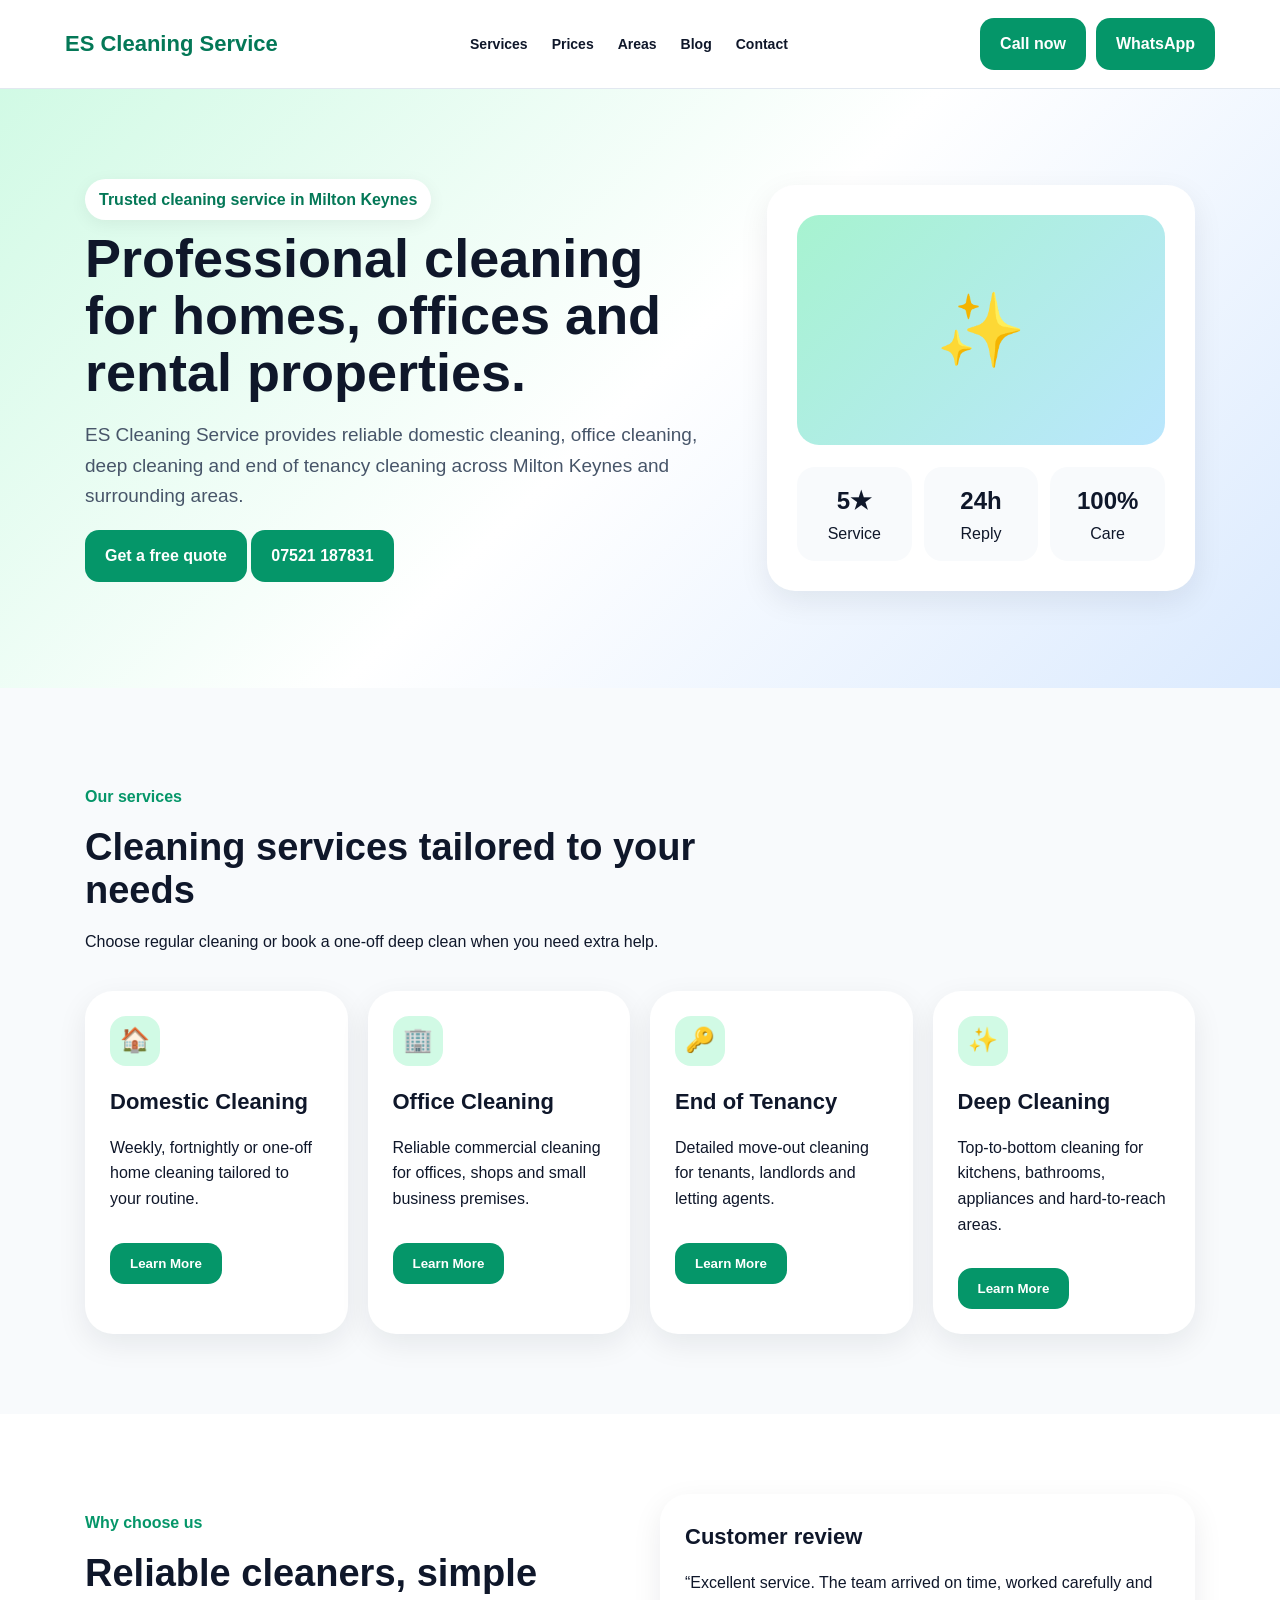
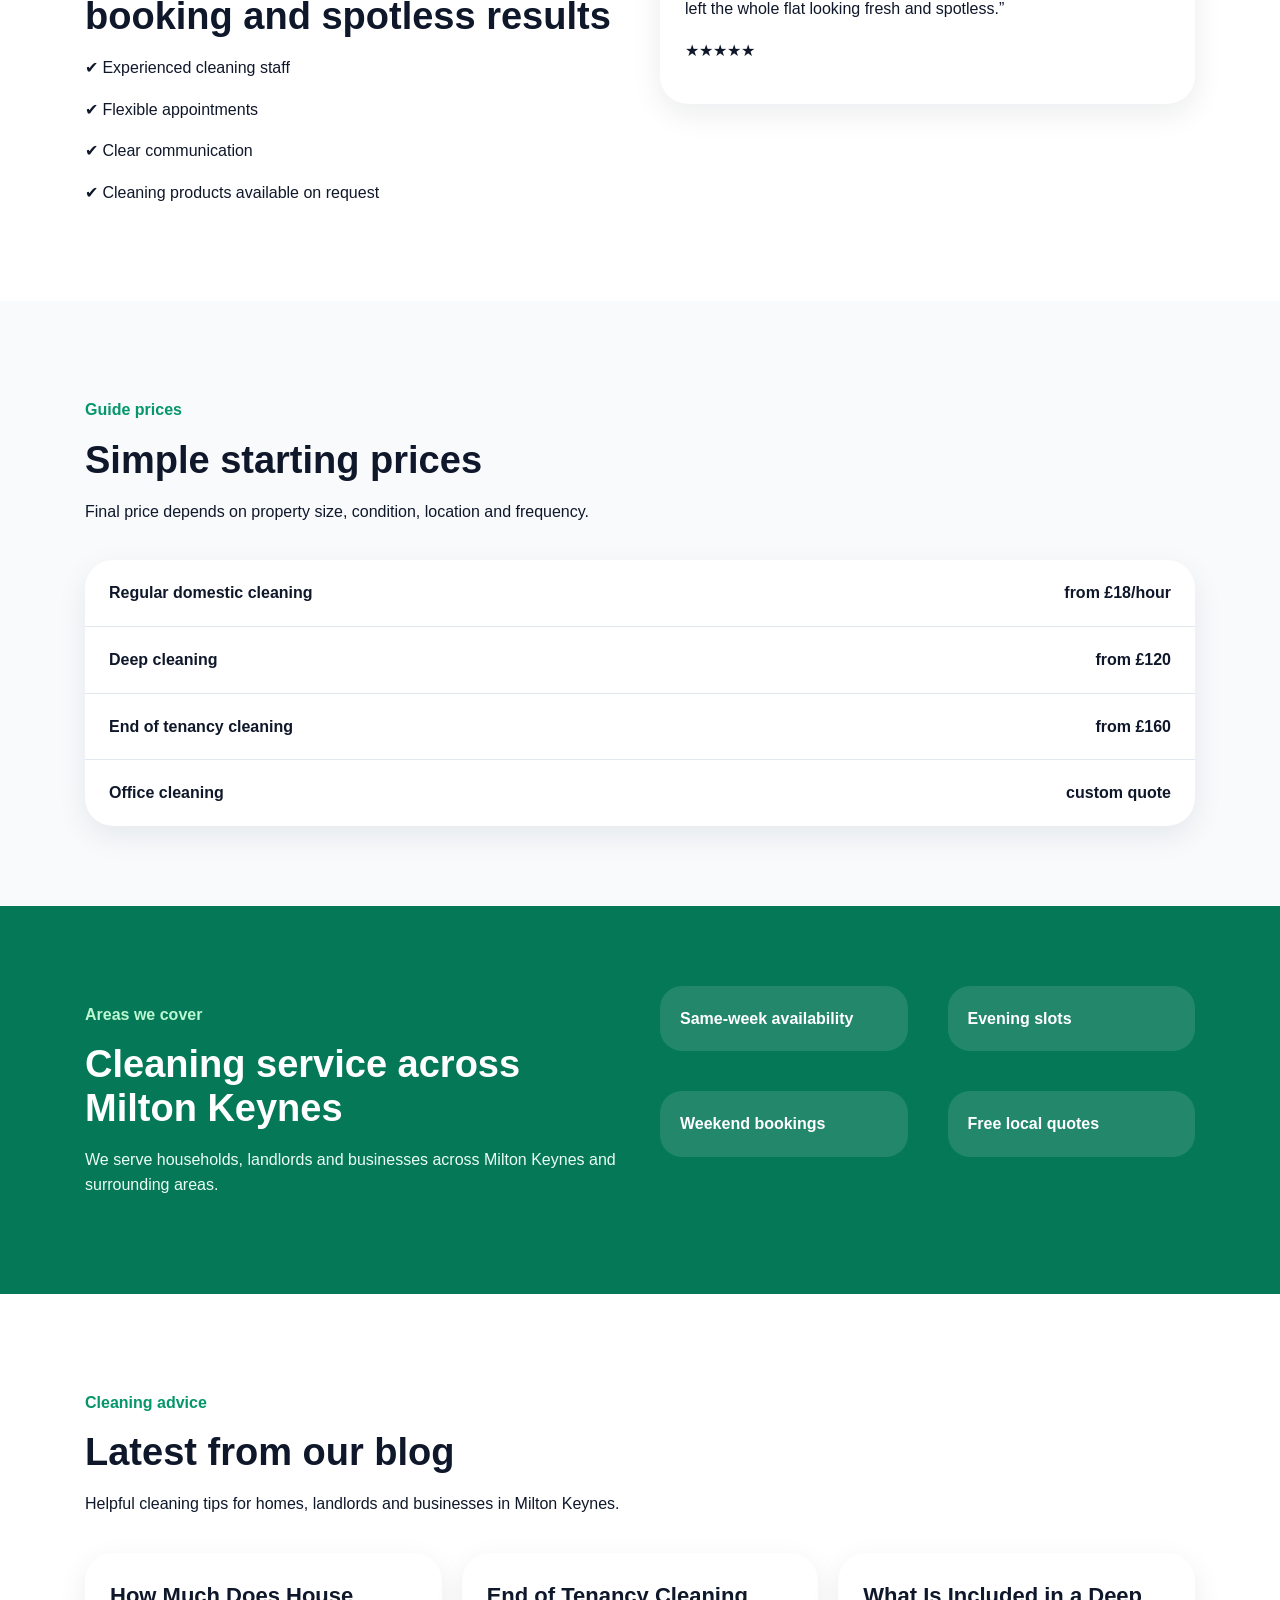
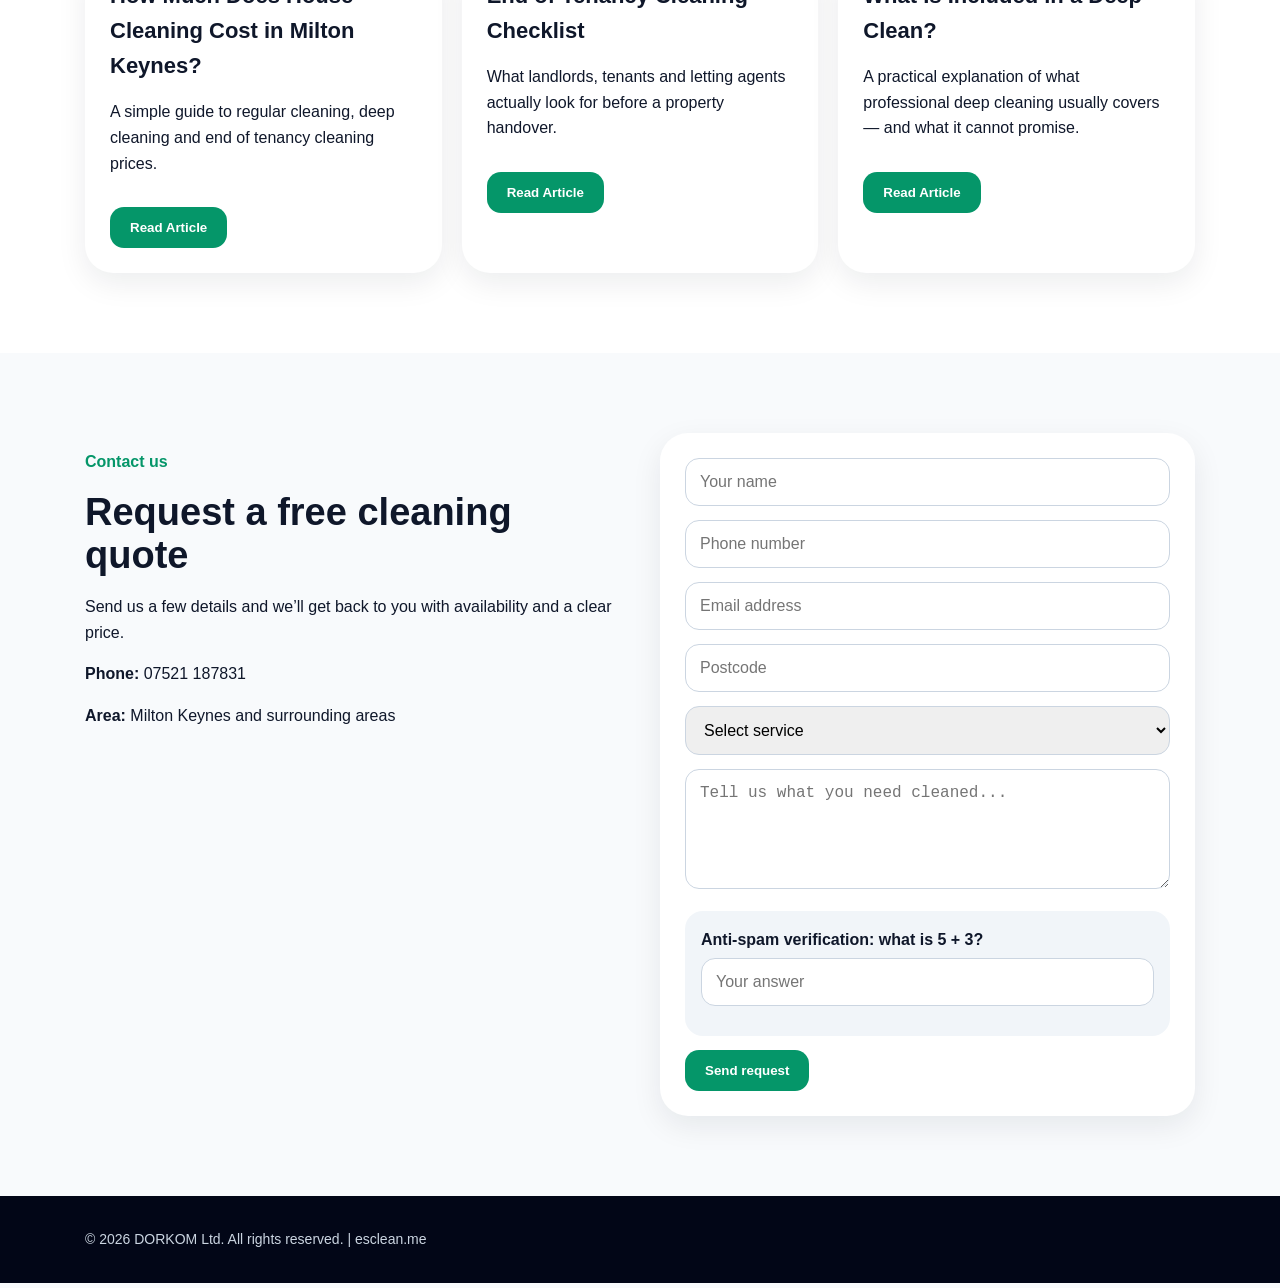
==== commit 1324877b: "Update index.html" ====
--- a/index.html
+++ b/index.html
@@ -57,6 +57,13 @@
     .notice { background: #f1f5f9; padding: 16px; border-radius: 18px; margin-bottom: 14px; }
     .error { color: #dc2626; font-weight: 700; display: none; margin-top: -5px; margin-bottom: 14px; }
     footer { background: #020617; color: #cbd5e1; padding: 32px 0; font-size: 14px; }
+    table { width: 100%; border-collapse: collapse; margin: 20px 0 28px; background: #ffffff; }
+    th, td { text-align: left; padding: 14px 16px; border-bottom: 1px solid #e2e8f0; }
+    th { background: #f1f5f9; font-weight: 800; }
+    .service-details .container { max-width: 900px; }
+    .service-details h3 { margin-top: 28px; }
+    .service-details h4 { margin: 20px 0 8px; }
+
     @media (max-width: 850px) {
       .hero-grid, .grid-2 { grid-template-columns: 1fr; }
       .grid-4, .grid-3 { grid-template-columns: 1fr; }
@@ -356,7 +363,6 @@
 
 </div>
 </section>
-</section>
   <section class="white-section">
     <div class="container grid-2">
       <div>
@@ -967,351 +973,360 @@
         <h2>Latest from our blog</h2>
         <p>Helpful cleaning tips for homes, landlords and businesses in Milton Keynes.</p>
       </div>
+
       <div class="grid-3">
-  <div class="card">
-    <h3>How Much Does House Cleaning Cost in Milton Keynes?</h3>
-    <p>A simple guide to regular cleaning, deep cleaning and end of tenancy cleaning prices.</p>
-    <button class="button" type="button" onclick="toggleService('house-cleaning-cost-milton-keynes')" style="margin-top:15px;">
-      Read Article
-    </button>
-  </div>
-<div class="grid-3">
-  <div class="card">
-    <h3>How Much Does House Cleaning Cost in Milton Keynes?</h3>
-    <p>A simple guide to regular cleaning, deep cleaning and end of tenancy cleaning prices.</p>
-    <button class="button" type="button" onclick="toggleService('house-cleaning-cost-milton-keynes')" style="margin-top:15px;">
-      Read Article
-    </button>
-  </div>
-
-  <div class="card">
-    <h3>End of Tenancy Cleaning Checklist</h3>
-    <p>What landlords, tenants and letting agents actually look for before a property handover.</p>
-    <button class="button" type="button" onclick="toggleService('end-of-tenancy-checklist')" style="margin-top:15px;">
-      Read Article
-    </button>
-  </div>
-
-  <div class="card">
-    <h3>What Is Included in a Deep Clean?</h3>
-    <p>A practical explanation of what professional deep cleaning usually covers.</p>
+        <div class="card">
+          <h3>How Much Does House Cleaning Cost in Milton Keynes?</h3>
+          <p>A simple guide to regular cleaning, deep cleaning and end of tenancy cleaning prices.</p>
+          <button class="button" type="button" onclick="toggleService('house-cleaning-cost-milton-keynes')" style="margin-top:15px;">
+            Read Article
+          </button>
+        </div>
+
+        <div class="card">
+          <h3>End of Tenancy Cleaning Checklist</h3>
+          <p>What landlords, tenants and letting agents actually look for before a property handover.</p>
+          <button class="button" type="button" onclick="toggleService('end-of-tenancy-checklist')" style="margin-top:15px;">
+            Read Article
+          </button>
+        </div>
+
+        <div class="card">
+          <h3>What Is Included in a Deep Clean?</h3>
+          <p>A practical explanation of what professional deep cleaning usually covers — and what it cannot promise.</p>
+          <button class="button" type="button" onclick="toggleService('deep-clean-guide')" style="margin-top:15px;">
+            Read Article
+          </button>
+        </div>
+      </div>
+    </div>
+  </section>
+
+  <!-- ARTICLE 1: HOUSE CLEANING COST -->
   <section id="house-cleaning-cost-milton-keynes" class="white-section service-details">
-</div>
-    <h2>How Much Does House Cleaning Cost in Milton Keynes?</h2>
-
-    <h3>The Question Most People Ask First — And the Wrong One</h3>
-
-    <p>
-      When looking for a cleaning service in Milton Keynes, most people start with the same question:
-      <strong>"How much does it cost?"</strong>
-    </p>
-
-    <p>
-      It is a sensible question. However, the answer depends on far more than the size of the property.
-      The better question is: <strong>"What am I actually paying for?"</strong>
-    </p>
-
-    <p>
-      Cleaning is not simply about removing dust and dirt. It is about creating time, reducing stress
-      and maintaining a home that feels comfortable to live in.
-    </p>
-
-    <h3>What Affects the Cost of Cleaning?</h3>
-
-    <ul>
-      <li>Property size</li>
-      <li>Number of bathrooms</li>
-      <li>Frequency of cleaning</li>
-      <li>Current condition of the property</li>
-      <li>Presence of pets</li>
-      <li>Specific client priorities</li>
-      <li>Whether regular or deep cleaning is required</li>
-    </ul>
-
-    <p>
-      A tidy four-bedroom house can sometimes take less time than a cluttered two-bedroom property.
-      That is why professional cleaning companies usually provide personalised quotations rather than fixed prices.
-    </p>
-
-    <h3>Typical House Cleaning Prices in Milton Keynes</h3>
-
-    <table>
-      <tr>
-        <th>Service</th>
-        <th>Typical Price</th>
-      </tr>
-      <tr>
-        <td>Weekly domestic cleaning</td>
-        <td>£18–25 per hour</td>
-      </tr>
-      <tr>
-        <td>Fortnightly cleaning</td>
-        <td>£20–28 per hour</td>
-      </tr>
-      <tr>
-        <td>Deep cleaning</td>
-        <td>£25–40 per hour</td>
-      </tr>
-      <tr>
-        <td>End of tenancy cleaning</td>
-        <td>£150–500+</td>
-      </tr>
-      <tr>
-        <td>Office cleaning</td>
-        <td>Usually quoted individually</td>
-      </tr>
-    </table>
-
-    <h3>What Does This Mean For A Typical Home?</h3>
-
-    <h4>Two-Bedroom Home</h4>
-    <p>
-      Most regular cleaning visits take between 2 and 3 hours.
-      Typical cost: <strong>£40–£75 per visit</strong>.
-    </p>
-
-    <h4>Three-Bedroom Family Home</h4>
-    <p>
-      Most fortnightly visits take between 3 and 4 hours.
-      Typical cost: <strong>£60–£120 per visit</strong>.
-    </p>
-
-    <h4>Larger Family Homes</h4>
-    <p>
-      Four-bedroom properties usually require more time depending on occupancy, pets and cleaning priorities.
-      Typical cost: <strong>£80–£180 per visit</strong>.
-    </p>
-
-    <h3>Why The Cheapest Quote Is Not Always The Best Value</h3>
-
-    <p>
-      Many people compare cleaning services using only hourly rates. Unfortunately, this can be misleading.
-      The true value of a cleaning service comes from reliability, consistency, communication,
-      attention to detail, trustworthiness and quality of results.
-    </p>
-
-    <p>
-      A lower price means little if appointments are cancelled, standards vary from visit to visit
-      or important details are regularly missed.
-    </p>
-
-    <h3>Why We Often Use Two-Person Teams</h3>
-
-    <p>
-      At ES Cleaning Service, many jobs are completed by two-person teams.
-      This helps us work efficiently while maintaining high standards throughout the home.
-    </p>
-
-    <ul>
-      <li>Faster completion times</li>
-      <li>Less disruption to your day</li>
-      <li>Consistent standards</li>
-      <li>Better attention to detail</li>
-      <li>Greater efficiency for larger homes</li>
-    </ul>
-
-    <p>
-      Instead of one cleaner spending four hours in your property, a two-person team can often complete
-      the same work in significantly less time while maintaining a professional result.
-    </p>
-
-    <h3>The Hidden Cost of Delaying Cleaning</h3>
-
-    <p>
-      One factor people rarely consider is the cost of waiting. Limescale becomes harder to remove.
-      Grease builds up. Bathrooms require more intensive work. Floors lose their appearance more quickly.
-    </p>
-
-    <p>
-      Regular maintenance cleaning is often more cost-effective than allowing issues to build up
-      and then paying for a major deep clean later.
-    </p>
-
-    <h3>How To Compare Cleaning Quotes Properly</h3>
-
-    <p>When requesting quotations, ask:</p>
-
-    <ul>
-      <li>What is included?</li>
-      <li>Are products supplied?</li>
-      <li>Is the service insured?</li>
-      <li>How many cleaners attend?</li>
-      <li>Is the quotation fixed or estimated?</li>
-      <li>How are additional tasks handled?</li>
-    </ul>
-
-    <p>
-      Two quotations may look similar on paper while offering very different levels of service.
-    </p>
-
-    <h3>The Better Question To Ask</h3>
-
-    <p>
-      Instead of asking <strong>"How much do you charge?"</strong>, try asking
-      <strong>"What can I expect?"</strong>
-    </p>
-
-    <p>
-      The answer will tell you far more about the value of a cleaning service than the price alone.
-      Most people do not remember the exact amount they paid. They remember how much easier life felt afterwards.
-    </p>
-
-    <p>
-      <strong>ES Cleaning Service – Professional cleaning. Personal service. Trusted by families across Milton Keynes.</strong>
-    </p>
-
-  </div>
-</section>
+    <div class="container">
+      <p class="green">Cleaning advice</p>
+      <h2>How Much Does House Cleaning Cost in Milton Keynes?</h2>
+
+      <h3>The Question Most People Ask First — And the Wrong One</h3>
+      <p>
+        When looking for a cleaning service in Milton Keynes, most people start with the same question:
+        <strong>"How much does it cost?"</strong>
+      </p>
+      <p>
+        It is a sensible question. However, the answer depends on far more than the size of the property.
+        The better question is: <strong>"What am I actually paying for?"</strong>
+      </p>
+      <p>
+        Cleaning is not simply about removing dust and dirt. It is about creating time, reducing stress
+        and maintaining a home that feels comfortable to live in.
+      </p>
+
+      <h3>What Affects the Cost of Cleaning?</h3>
+      <ul>
+        <li>Property size</li>
+        <li>Number of bathrooms</li>
+        <li>Frequency of cleaning</li>
+        <li>Current condition of the property</li>
+        <li>Presence of pets</li>
+        <li>Specific client priorities</li>
+        <li>Whether regular or deep cleaning is required</li>
+      </ul>
+      <p>
+        A tidy four-bedroom house can sometimes take less time than a cluttered two-bedroom property.
+        That is why professional cleaning companies usually provide personalised quotations rather than fixed prices.
+      </p>
+
+      <h3>Typical House Cleaning Prices in Milton Keynes</h3>
+      <table>
+        <tr><th>Service</th><th>Typical Price</th></tr>
+        <tr><td>Weekly domestic cleaning</td><td>£18–25 per hour</td></tr>
+        <tr><td>Fortnightly cleaning</td><td>£20–28 per hour</td></tr>
+        <tr><td>Deep cleaning</td><td>£25–40 per hour</td></tr>
+        <tr><td>End of tenancy cleaning</td><td>£150–500+</td></tr>
+        <tr><td>Office cleaning</td><td>Usually quoted individually</td></tr>
+      </table>
+
+      <h3>What Does This Mean For A Typical Home?</h3>
+      <h4>Two-Bedroom Home</h4>
+      <p>Most regular cleaning visits take between 2 and 3 hours. Typical cost: <strong>£40–£75 per visit</strong>.</p>
+
+      <h4>Three-Bedroom Family Home</h4>
+      <p>Most fortnightly visits take between 3 and 4 hours. Typical cost: <strong>£60–£120 per visit</strong>.</p>
+
+      <h4>Larger Family Homes</h4>
+      <p>Four-bedroom properties usually require more time depending on occupancy, pets and cleaning priorities. Typical cost: <strong>£80–£180 per visit</strong>.</p>
+
+      <h3>Why The Cheapest Quote Is Not Always The Best Value</h3>
+      <p>
+        Many people compare cleaning services using only hourly rates. Unfortunately, this can be misleading.
+        The true value of a cleaning service comes from reliability, consistency, communication,
+        attention to detail, trustworthiness and quality of results.
+      </p>
+      <p>
+        A lower price means little if appointments are cancelled, standards vary from visit to visit
+        or important details are regularly missed.
+      </p>
+
+      <h3>Why We Often Use Two-Person Teams</h3>
+      <p>
+        At ES Cleaning Service, many jobs are completed by two-person teams.
+        This helps us work efficiently while maintaining high standards throughout the home.
+      </p>
+      <ul>
+        <li>Faster completion times</li>
+        <li>Less disruption to your day</li>
+        <li>Consistent standards</li>
+        <li>Better attention to detail</li>
+        <li>Greater efficiency for larger homes</li>
+      </ul>
+      <p>
+        Instead of one cleaner spending four hours in your property, a two-person team can often complete
+        the same work in significantly less time while maintaining a professional result.
+      </p>
+
+      <h3>The Hidden Cost of Delaying Cleaning</h3>
+      <p>
+        One factor people rarely consider is the cost of waiting. Limescale becomes harder to remove.
+        Grease builds up. Bathrooms require more intensive work. Floors lose their appearance more quickly.
+      </p>
+      <p>
+        Regular maintenance cleaning is often more cost-effective than allowing issues to build up
+        and then paying for a major deep clean later.
+      </p>
+
+      <h3>How To Compare Cleaning Quotes Properly</h3>
+      <p>When requesting quotations, ask:</p>
+      <ul>
+        <li>What is included?</li>
+        <li>Are products supplied?</li>
+        <li>Is the service insured?</li>
+        <li>How many cleaners attend?</li>
+        <li>Is the quotation fixed or estimated?</li>
+        <li>How are additional tasks handled?</li>
+      </ul>
+      <p>Two quotations may look similar on paper while offering very different levels of service.</p>
+
+      <h3>The Better Question To Ask</h3>
+      <p>
+        Instead of asking <strong>"How much do you charge?"</strong>, try asking
+        <strong>"What can I expect?"</strong>
+      </p>
+      <p>
+        The answer will tell you far more about the value of a cleaning service than the price alone.
+        Most people do not remember the exact amount they paid. They remember how much easier life felt afterwards.
+      </p>
+      <p><strong>ES Cleaning Service – Professional cleaning. Personal service. Trusted by families across Milton Keynes.</strong></p>
+    </div>
+  </section>
+
+  <!-- ARTICLE 2: END OF TENANCY CHECKLIST -->
   <section id="end-of-tenancy-checklist" class="white-section service-details">
-<div class="container">
-
-<p class="green">Cleaning advice</p>
-
-<h2>End of Tenancy Cleaning Checklist: What Landlords and Letting Agents Actually Notice</h2>
-
-<p>
-Most end of tenancy checklists focus on cleaning tasks.
-The problem is that tenants are often cleaning for the wrong reasons.
-</p>
-
-<p>
-The goal is not simply to make a property look clean.
-The goal is to return it in a condition that matches the expectations of landlords, letting agents and inventory clerks.
-</p>
-
-<p>
-Understanding what is actually inspected can help avoid disputes, delays and unnecessary deductions from your deposit.
-</p>
-
-<h3>1. Kitchen Grease Is Checked More Often Than People Realise</h3>
-
-<p>
-Many tenants focus on visible surfaces while overlooking grease buildup around hobs, splashbacks, extractor fans and cupboard doors.
-</p>
-
-<p>
-These areas are often among the first places inspected because grease accumulates gradually and is difficult to remove once neglected.
-</p>
-
-<h3>2. Limescale Causes More Problems Than Dust</h3>
-
-<p>
-Dust can usually be removed quickly.
-Limescale is different.
-</p>
-
-<p>
-Shower screens, taps, toilets and grout lines are commonly checked during property inspections.
-Heavy limescale can make an otherwise clean bathroom appear neglected.
-</p>
-
-<p>
-This is one reason regular maintenance cleaning is often more effective than waiting until the final week before moving out.
-</p>
-
-<h3>3. Skirting Boards Are Inspection Magnets</h3>
-
-<p>
-Most people remember floors.
-Many forget skirting boards.
-</p>
-
-<p>
-Yet these low-level surfaces collect dust throughout a tenancy and are frequently noticed during detailed inspections.
-</p>
-
-<h3>4. Empty Cupboards Should Be As Clean As Visible Surfaces</h3>
-
-<p>
-A common mistake is cleaning around belongings but forgetting the storage spaces themselves.
-</p>
-
-<p>
-Kitchen cupboards, wardrobes, drawers and utility storage areas should be empty, dust-free and ready for the next occupant.
-</p>
-
-<h3>5. Windows Do Not Need To Be Perfect — But They Should Look Cared For</h3>
-
-<p>
-This is an area where many tenants either overestimate or underestimate expectations.
-</p>
-
-<p>
-Not every inspection focuses heavily on windows.
-However, dirty frames, dusty sills and obvious marks on glass are immediately noticeable and affect the overall impression of the property.
-</p>
-
-<h3>6. The Biggest Mistake Is Leaving Everything Until The Last Minute</h3>
-
-<p>
-One of the most common misconceptions about end of tenancy cleaning is that a professional cleaner can reverse years of neglect in a few hours.
-</p>
-
-<p>
-Professional cleaning can dramatically improve the appearance of a property, but heavily neglected limescale, grease, mould or staining may not always be fully removable.
-</p>
-
-<p>
-The earlier cleaning is planned, the better the final result is likely to be.
-</p>
-
-<h3>7. What Professional Cleaning Can And Cannot Do</h3>
-
-<p>
-Professional cleaning can:
-</p>
-
-<ul>
-<li>Remove dirt and dust</li>
-<li>Reduce limescale and grease buildup</li>
-<li>Improve presentation</li>
-<li>Prepare a property for inspection</li>
-<li>Create a positive first impression</li>
-</ul>
-
-<p>
-Professional cleaning cannot:
-</p>
-
-<ul>
-<li>Repair damage</li>
-<li>Remove permanent staining</li>
-<li>Fix worn surfaces</li>
-<li>Replace maintenance issues</li>
-<li>Reverse years of neglect instantly</li>
-</ul>
-
-<p>
-Understanding this distinction helps create realistic expectations and better outcomes for everyone involved.
-</p>
-
-<h3>Before Handing Back The Keys</h3>
-
-<p>
-A simple final checklist:
-</p>
-
-<ul>
-<li>Kitchen cleaned and sanitised</li>
-<li>Bathrooms free from visible limescale</li>
-<li>Skirting boards dust-free</li>
-<li>Cupboards emptied and cleaned</li>
-<li>Floors vacuumed and washed</li>
-<li>Personal belongings removed</li>
-<li>Photos taken for your records</li>
-</ul>
-
-<p>
-The best end of tenancy cleaning is not about perfection.
-It is about demonstrating that the property has been properly cared for and respectfully handed over to the next occupant.
-</p>
-
-<p>
-<strong>ES Cleaning Service – Helping tenants, landlords and letting agents achieve smoother property handovers across Milton Keynes.</strong>
-</p>
-
-</div>
-</section>
+    <div class="container">
+      <p class="green">Cleaning advice</p>
+      <h2>End of Tenancy Cleaning Checklist: What Landlords and Letting Agents Actually Notice</h2>
+
+      <p>
+        Most end of tenancy checklists focus on cleaning tasks. The problem is that tenants are often cleaning for the wrong reasons.
+      </p>
+      <p>
+        The goal is not simply to make a property look clean. The goal is to return it in a condition that matches the expectations of landlords, letting agents and inventory clerks.
+      </p>
+      <p>
+        Understanding what is actually inspected can help avoid disputes, delays and unnecessary deductions from your deposit.
+      </p>
+
+      <h3>1. Kitchen Grease Is Checked More Often Than People Realise</h3>
+      <p>
+        Many tenants focus on visible surfaces while overlooking grease buildup around hobs, splashbacks, extractor fans and cupboard doors.
+      </p>
+      <p>
+        These areas are often among the first places inspected because grease accumulates gradually and is difficult to remove once neglected.
+      </p>
+
+      <h3>2. Limescale Causes More Problems Than Dust</h3>
+      <p>Dust can usually be removed quickly. Limescale is different.</p>
+      <p>
+        Shower screens, taps, toilets and grout lines are commonly checked during property inspections.
+        Heavy limescale can make an otherwise clean bathroom appear neglected.
+      </p>
+      <p>
+        This is one reason regular maintenance cleaning is often more effective than waiting until the final week before moving out.
+      </p>
+
+      <h3>3. Skirting Boards Are Inspection Magnets</h3>
+      <p>Most people remember floors. Many forget skirting boards.</p>
+      <p>Yet these low-level surfaces collect dust throughout a tenancy and are frequently noticed during detailed inspections.</p>
+
+      <h3>4. Empty Cupboards Should Be As Clean As Visible Surfaces</h3>
+      <p>A common mistake is cleaning around belongings but forgetting the storage spaces themselves.</p>
+      <p>Kitchen cupboards, wardrobes, drawers and utility storage areas should be empty, dust-free and ready for the next occupant.</p>
+
+      <h3>5. Windows Do Not Need To Be Perfect — But They Should Look Cared For</h3>
+      <p>This is an area where many tenants either overestimate or underestimate expectations.</p>
+      <p>
+        Not every inspection focuses heavily on windows. However, dirty frames, dusty sills and obvious marks on glass are immediately noticeable and affect the overall impression of the property.
+      </p>
+
+      <h3>6. The Biggest Mistake Is Leaving Everything Until The Last Minute</h3>
+      <p>
+        One of the most common misconceptions about end of tenancy cleaning is that a professional cleaner can reverse years of neglect in a few hours.
+      </p>
+      <p>
+        Professional cleaning can dramatically improve the appearance of a property, but heavily neglected limescale, grease, mould or staining may not always be fully removable.
+      </p>
+      <p>The earlier cleaning is planned, the better the final result is likely to be.</p>
+
+      <h3>7. What Professional Cleaning Can And Cannot Do</h3>
+      <p>Professional cleaning can:</p>
+      <ul>
+        <li>Remove dirt and dust</li>
+        <li>Reduce limescale and grease buildup</li>
+        <li>Improve presentation</li>
+        <li>Prepare a property for inspection</li>
+        <li>Create a positive first impression</li>
+      </ul>
+
+      <p>Professional cleaning cannot:</p>
+      <ul>
+        <li>Repair damage</li>
+        <li>Remove permanent staining</li>
+        <li>Fix worn surfaces</li>
+        <li>Replace maintenance issues</li>
+        <li>Reverse years of neglect instantly</li>
+      </ul>
+      <p>Understanding this distinction helps create realistic expectations and better outcomes for everyone involved.</p>
+
+      <h3>Before Handing Back The Keys</h3>
+      <p>A simple final checklist:</p>
+      <ul>
+        <li>Kitchen cleaned and sanitised</li>
+        <li>Bathrooms free from visible limescale</li>
+        <li>Skirting boards dust-free</li>
+        <li>Cupboards emptied and cleaned</li>
+        <li>Floors vacuumed and washed</li>
+        <li>Personal belongings removed</li>
+        <li>Photos taken for your records</li>
+      </ul>
+
+      <p>
+        The best end of tenancy cleaning is not about perfection. It is about demonstrating that the property has been properly cared for and respectfully handed over to the next occupant.
+      </p>
+      <p><strong>ES Cleaning Service – Helping tenants, landlords and letting agents achieve smoother property handovers across Milton Keynes.</strong></p>
+    </div>
+  </section>
+
+  <!-- ARTICLE 3: DEEP CLEAN GUIDE -->
+  <section id="deep-clean-guide" class="white-section service-details">
+    <div class="container">
+      <p class="green">Cleaning advice</p>
+      <h2>What Is Included in a Deep Clean?</h2>
+
+      <p>
+        Many people book a deep clean expecting it to solve every cleaning problem in one visit. Sometimes it can make a dramatic difference. Sometimes it cannot.
+      </p>
+      <p>
+        The most helpful way to understand deep cleaning is this: regular cleaning maintains a home, while deep cleaning resets the areas that need more time and attention.
+      </p>
+      <p>
+        A good deep clean should educate you as much as it cleans your home. It should make clear what can be improved, what may need regular maintenance, and what may be permanent wear rather than dirt.
+      </p>
+
+      <h3>Deep Cleaning Is Not Just “More Cleaning”</h3>
+      <p>
+        A regular clean usually focuses on visible surfaces, bathrooms, kitchens, floors and general presentation.
+        A deep clean goes further into build-up, edges, fixtures, limescale, grease and areas that are not usually cleaned every visit.
+      </p>
+      <p>
+        That is why a deep clean takes longer and costs more than regular cleaning. It requires more patience, more detail and more realistic expectations.
+      </p>
+
+      <h3>What Is Usually Included?</h3>
+      <h4>Kitchen</h4>
+      <ul>
+        <li>Worktops cleaned and sanitised</li>
+        <li>Sink and taps cleaned and polished</li>
+        <li>Hob cleaned</li>
+        <li>Appliance exteriors wiped</li>
+        <li>Cupboard fronts cleaned</li>
+        <li>Tiles and splashbacks cleaned</li>
+        <li>Grease and everyday build-up reduced where possible</li>
+        <li>Floors vacuumed and mopped</li>
+      </ul>
+
+      <h4>Bathrooms</h4>
+      <ul>
+        <li>Toilet, bath, shower and sink cleaned thoroughly</li>
+        <li>Taps and chrome fixtures polished</li>
+        <li>Shower screens cleaned</li>
+        <li>Limescale reduced where possible</li>
+        <li>Tiles and grout cleaned where accessible</li>
+        <li>Mirrors cleaned</li>
+        <li>Floors cleaned</li>
+      </ul>
+
+      <h4>Living Areas and Bedrooms</h4>
+      <ul>
+        <li>Dusting of accessible surfaces</li>
+        <li>Skirting boards cleaned</li>
+        <li>Doors and handles wiped</li>
+        <li>Window sills cleaned</li>
+        <li>Mirrors and internal glass cleaned where accessible</li>
+        <li>Floors vacuumed and mopped where appropriate</li>
+      </ul>
+
+      <h3>What Is Not Always Included?</h3>
+      <p>
+        This is where many misunderstandings happen. Deep cleaning does not automatically include every specialist task.
+      </p>
+      <ul>
+        <li>Oven deep cleaning may need extra time or a separate quote</li>
+        <li>Carpet washing is usually a separate specialist service</li>
+        <li>Exterior window cleaning may require separate equipment or access</li>
+        <li>Heavy mould removal may need specialist treatment</li>
+        <li>Builder's dust or renovation cleaning is different from normal deep cleaning</li>
+        <li>Very heavy grease or long-term neglect may not be fully removable in one visit</li>
+      </ul>
+
+      <h3>Can A Deep Clean Remove Everything?</h3>
+      <p>No. And any honest cleaning company should say this clearly.</p>
+      <p>
+        Some limescale, staining, discolouration or surface damage may be permanent, especially if it has been present for a long time.
+        Cleaning can improve appearance, remove build-up and make a space feel fresher, but it cannot repair damaged surfaces.
+      </p>
+
+      <h3>When Is A Deep Clean Worth It?</h3>
+      <ul>
+        <li>Before starting regular weekly or fortnightly cleaning</li>
+        <li>Before guests arrive</li>
+        <li>After a busy period when cleaning has fallen behind</li>
+        <li>Before moving into a property</li>
+        <li>When bathrooms or kitchens need a reset</li>
+        <li>When you want to understand what can realistically be improved</li>
+      </ul>
+
+      <h3>When Regular Cleaning Is Better Than Another Deep Clean</h3>
+      <p>
+        If a home becomes heavily dirty again shortly after a deep clean, the problem is usually not the deep clean. The problem is maintenance.
+      </p>
+      <p>
+        Bathrooms naturally collect limescale. Kitchens collect grease. Floors collect dust and daily dirt.
+        Regular cleaning prevents small build-up from becoming a bigger problem later.
+      </p>
+
+      <h3>The Best Question To Ask Before Booking</h3>
+      <p>
+        Instead of asking only <strong>“Can you deep clean my house?”</strong>, ask:
+        <strong>“What can realistically be improved, and what might need ongoing maintenance?”</strong>
+      </p>
+      <p>
+        That question creates a much better conversation and helps you choose the right service for your home.
+      </p>
+
+      <p><strong>ES Cleaning Service – Honest deep cleaning advice and detailed cleaning services across Milton Keynes.</strong></p>
+    </div>
+  </section>
+
   <section id="contact">
     <div class="container grid-2">
       <div>
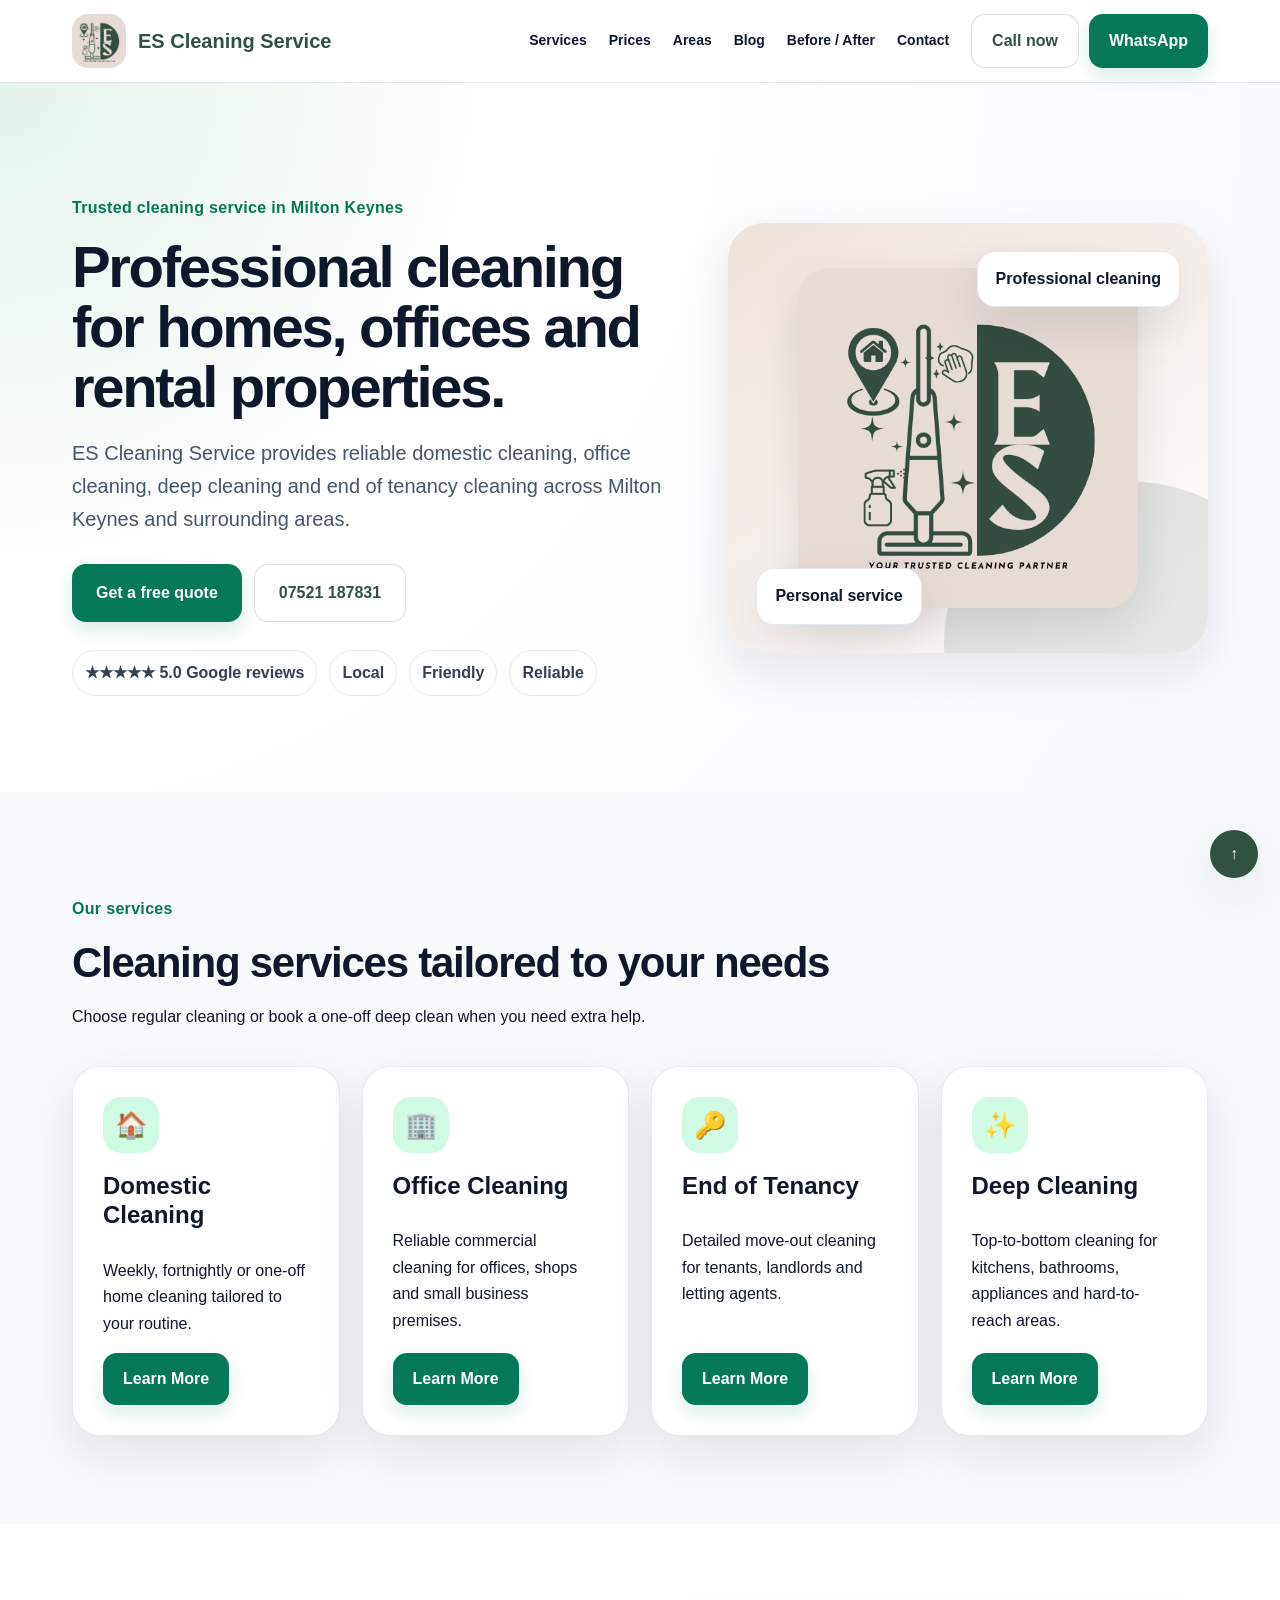
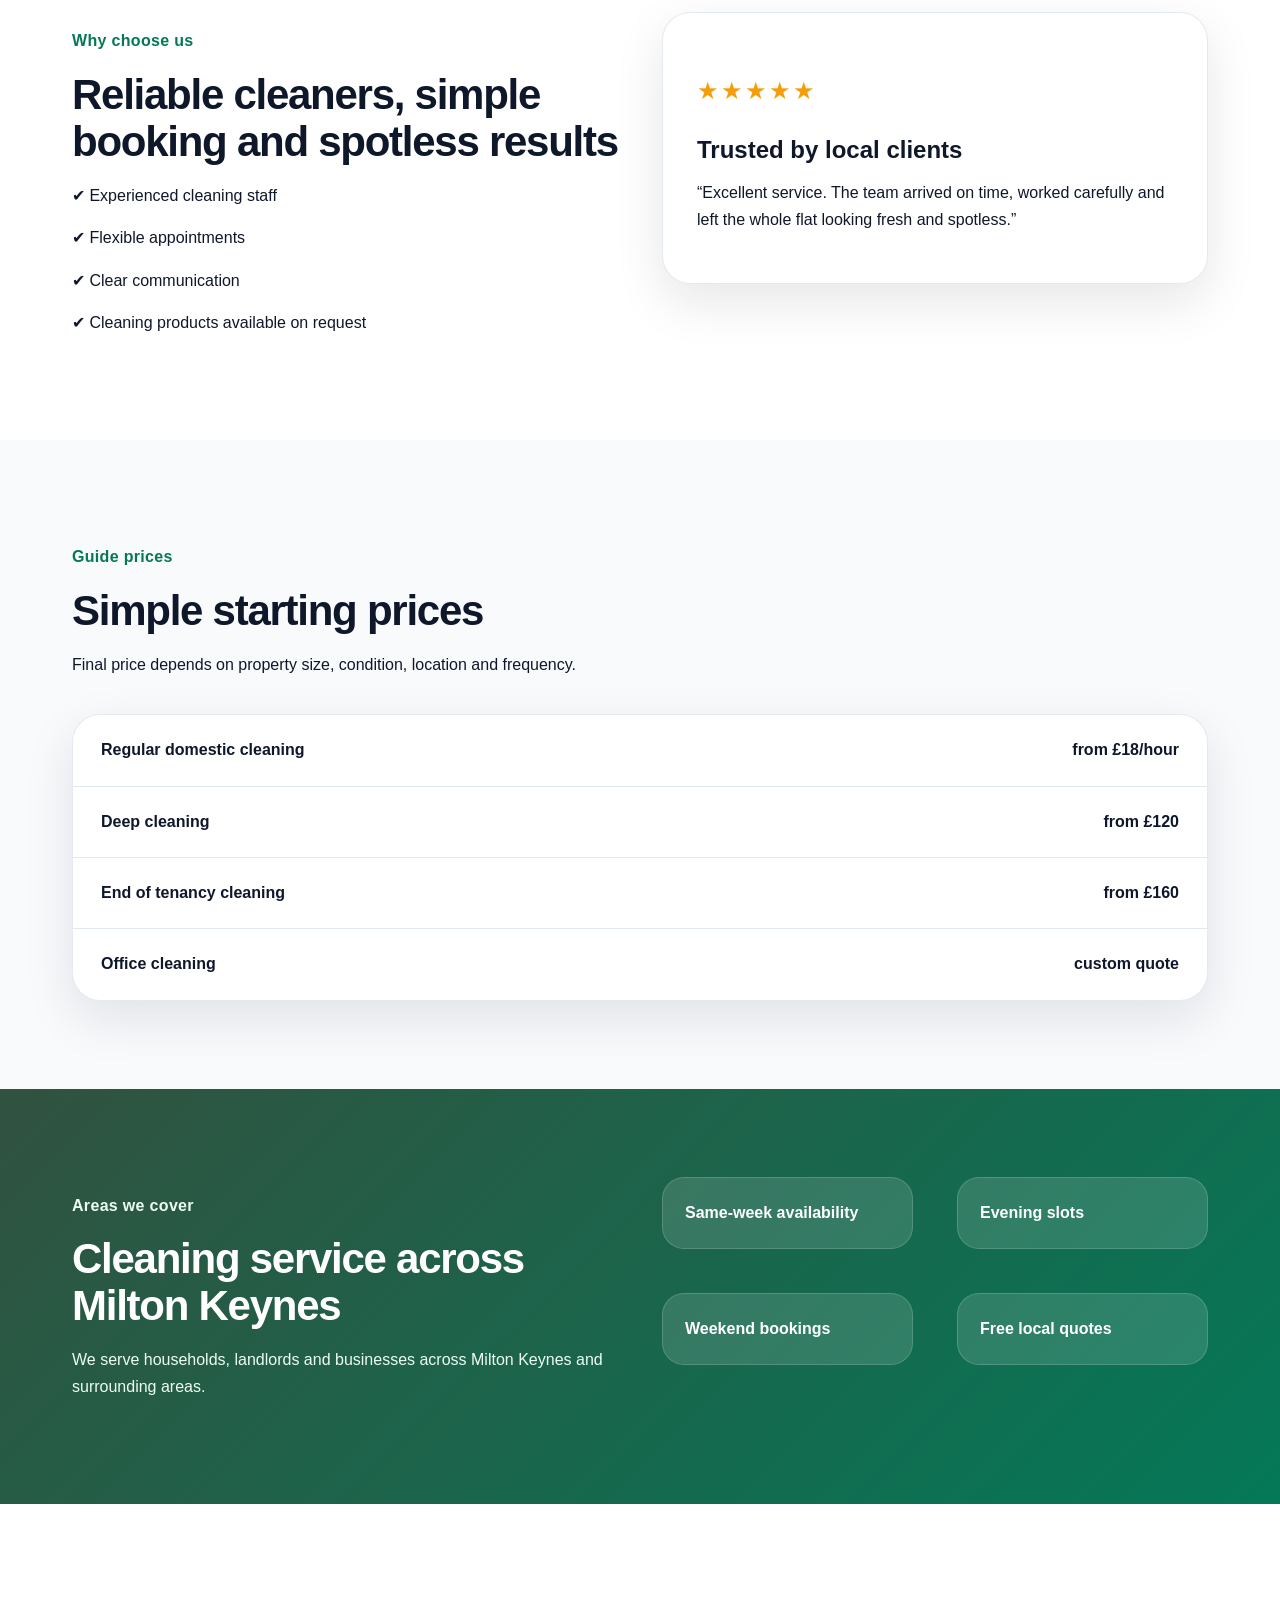
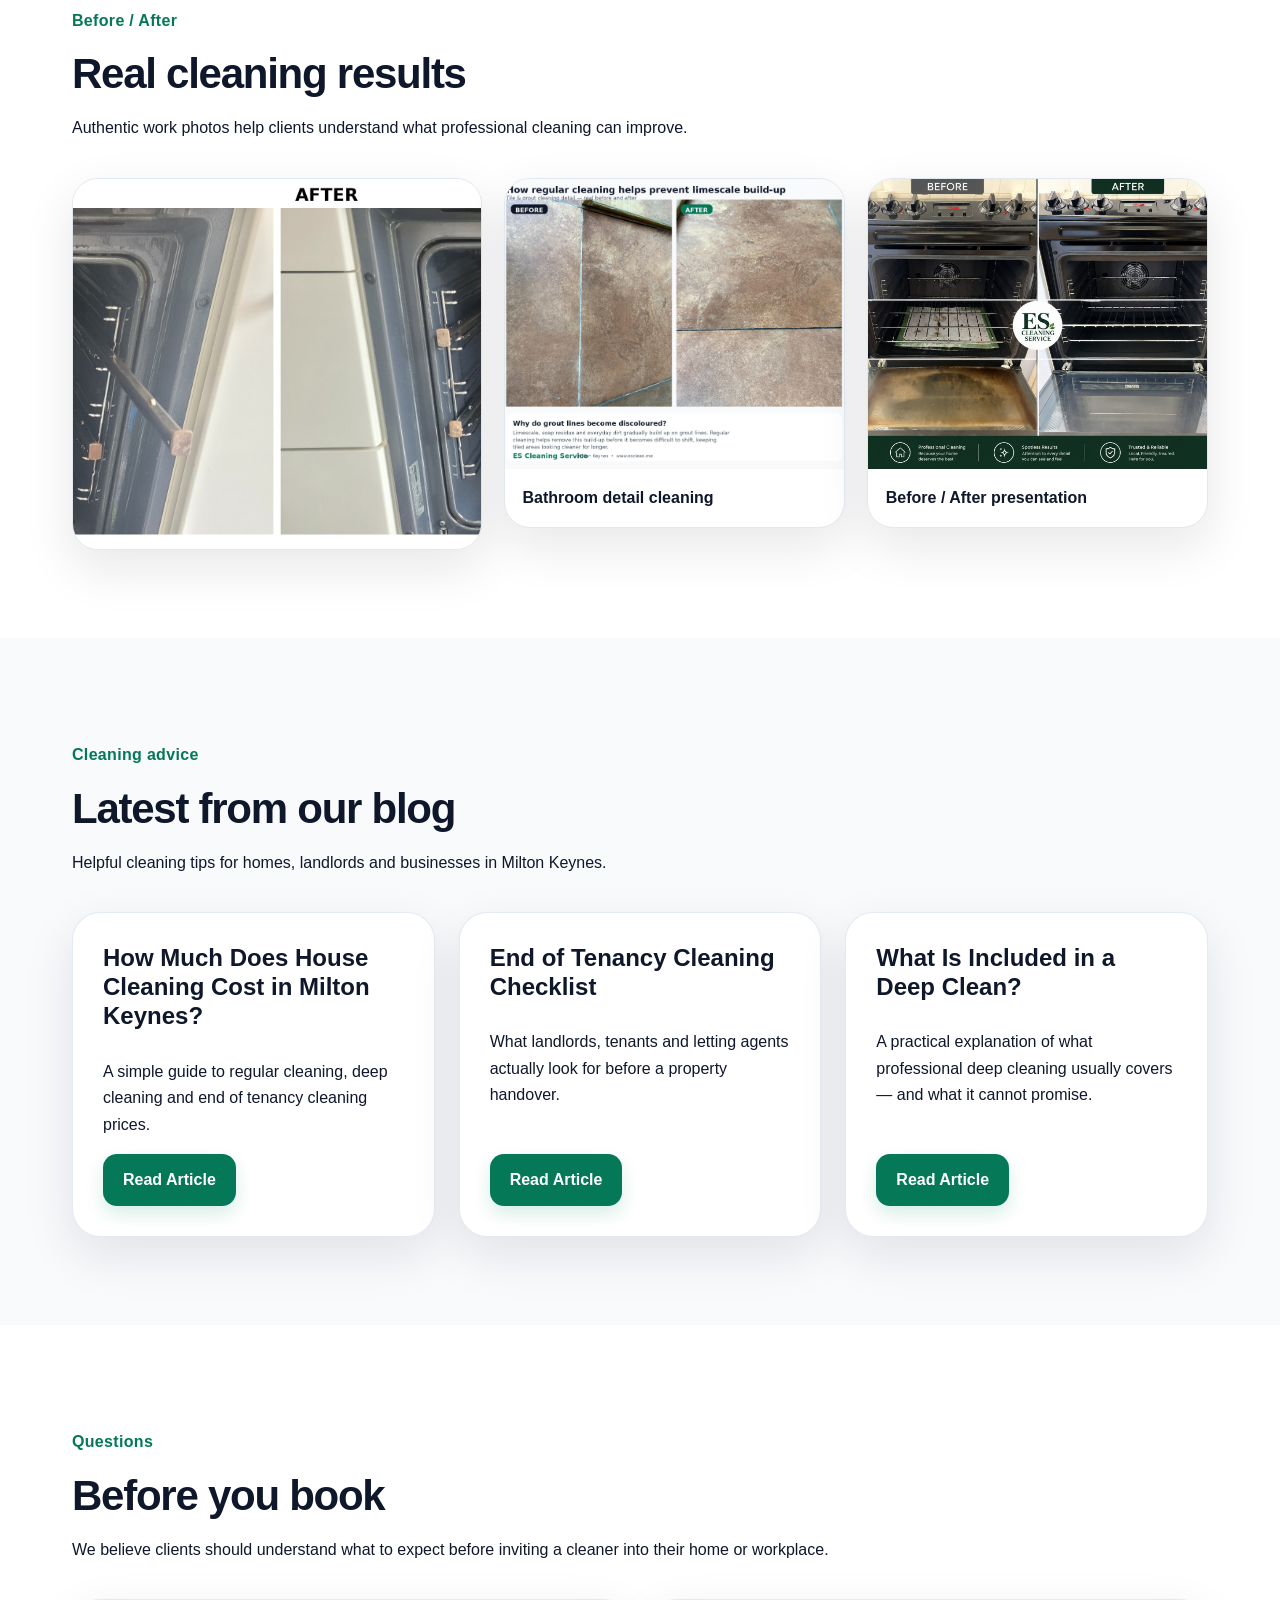
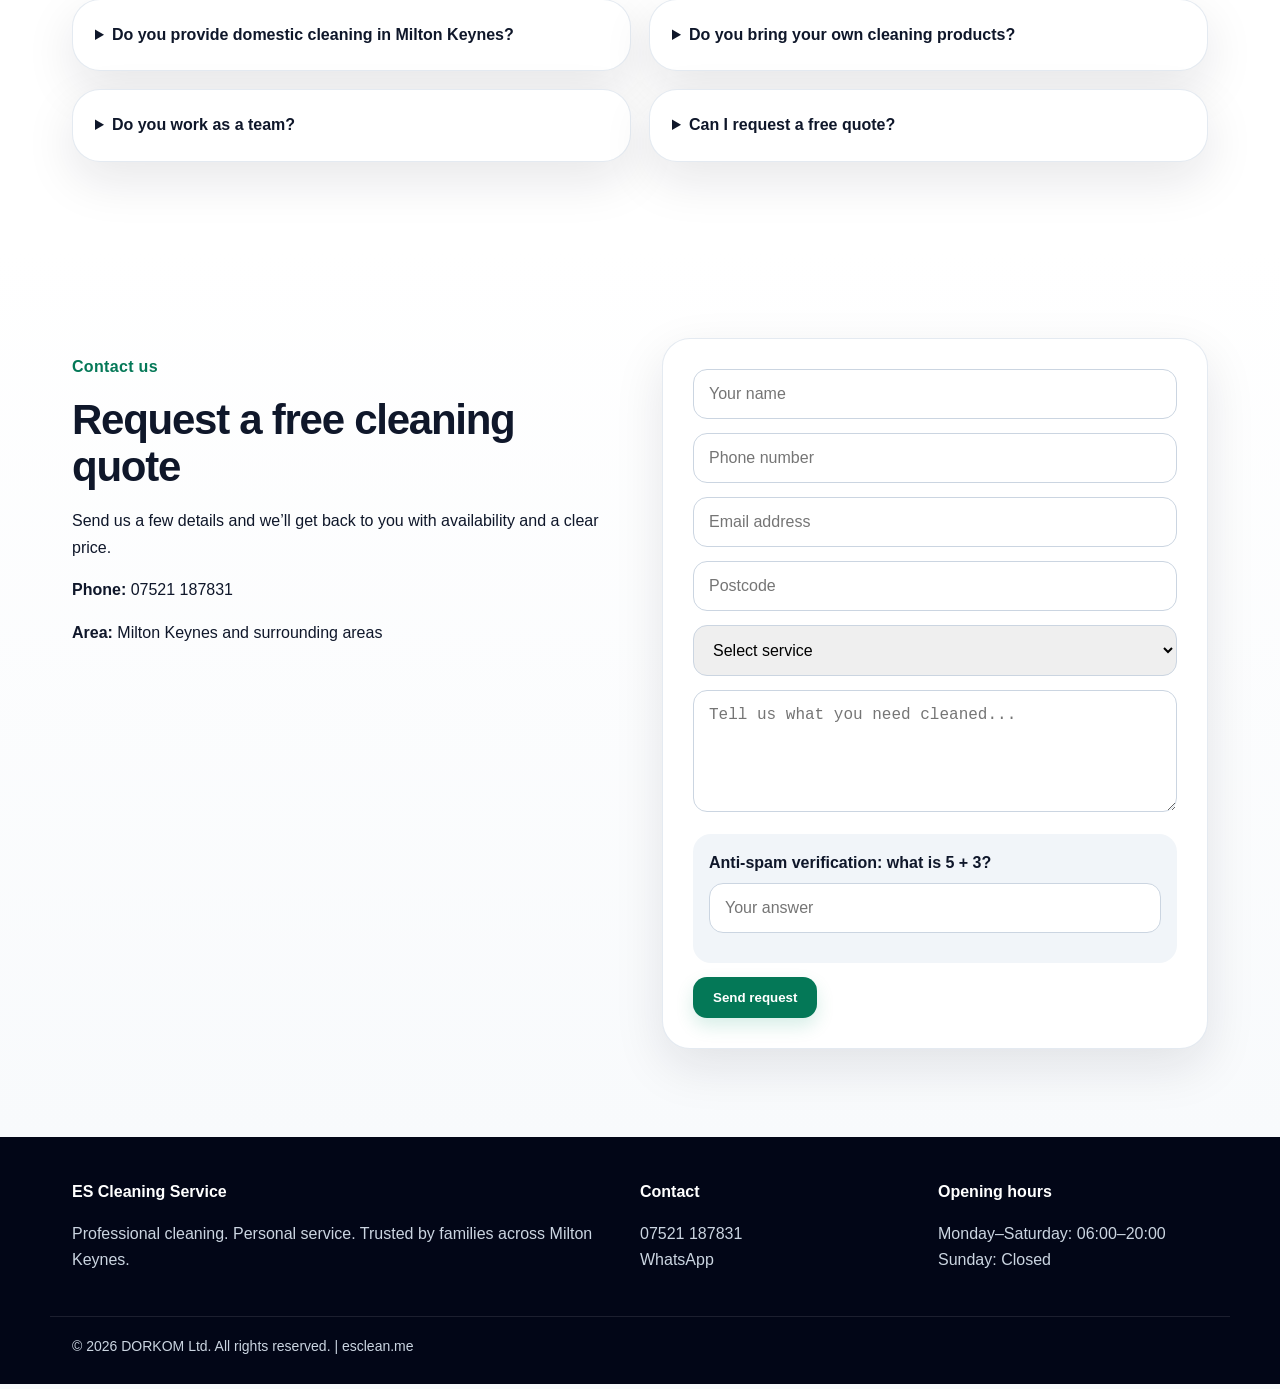
==== commit cdc14068: "Add files via upload" ====
--- a/index.html
+++ b/index.html
@@ -1,1384 +1,276 @@
 <!DOCTYPE html>
 <html lang="en">
-  <head>
-<meta name="google-site-verification" content="VO6sYGcRzMCm-gxjSSYoSoyhoeGh7zKxSocAtIOawxs" />
+<head>
+  <meta name="google-site-verification" content="VO6sYGcRzMCm-gxjSSYoSoyhoeGh7zKxSocAtIOawxs" />
   <meta charset="UTF-8" />
   <meta name="viewport" content="width=device-width, initial-scale=1.0" />
   <title>ES Cleaning Service | Cleaning Services in Milton Keynes</title>
   <meta name="description" content="ES Cleaning Service provides domestic cleaning, office cleaning, deep cleaning and end of tenancy cleaning in Milton Keynes and surrounding areas." />
-  <style>
-    .service-details {
-  display: none;
-}
-
-.service-details.open {
-  display: block;
-}
-    * { box-sizing: border-box; }
-    body { margin: 0; font-family: Arial, sans-serif; color: #0f172a; background: #f8fafc; line-height: 1.6; }
-    a { color: inherit; text-decoration: none; }
-    header { background: white; position: sticky; top: 0; z-index: 10; border-bottom: 1px solid #e2e8f0; }
-    .container { max-width: 1150px; margin: 0 auto; padding: 0 20px; }
-    .nav { display: flex; justify-content: space-between; align-items: center; padding: 18px 0; }
-    .logo { font-weight: 800; font-size: 22px; color: #047857; }
-    .nav-links { display: flex; gap: 24px; font-weight: 600; font-size: 14px; }
-    .button { display: inline-block; background: #059669; color: white; padding: 13px 20px; border-radius: 14px; font-weight: 700; border: 0; cursor: pointer; }
-    .button:hover { background: #047857; }
-    .hero { background: linear-gradient(135deg, #d1fae5, #ffffff, #dbeafe); padding: 90px 0; }
-    .hero-grid { display: grid; grid-template-columns: 1.2fr .8fr; gap: 40px; align-items: center; }
-    h1 { font-size: 54px; line-height: 1.05; margin: 10px 0 20px; }
-    h2 { font-size: 38px; line-height: 1.15; margin: 0 0 16px; }
-    h3 { margin: 0 0 10px; font-size: 22px; }
-    .lead { font-size: 19px; color: #475569; max-width: 650px; }
-    .badge { display: inline-block; background: white; color: #047857; padding: 8px 14px; border-radius: 999px; font-weight: 700; box-shadow: 0 4px 18px rgba(0,0,0,.06); }
-    .hero-card, .card, .price-box, .form-card { background: white; border-radius: 28px; box-shadow: 0 10px 30px rgba(15,23,42,.08); }
-    .hero-card { padding: 30px; text-align: center; }
-    .sparkle { height: 230px; border-radius: 22px; background: linear-gradient(135deg, #a7f3d0, #bae6fd); display: flex; align-items: center; justify-content: center; font-size: 72px; margin-bottom: 22px; }
-    .stats { display: grid; grid-template-columns: repeat(3, 1fr); gap: 12px; }
-    .stat { background: #f8fafc; padding: 15px; border-radius: 18px; }
-    .stat strong { display: block; font-size: 24px; }
-    section { padding: 80px 0; }
-    .section-intro { max-width: 720px; margin-bottom: 36px; }
-    .green { color: #059669; font-weight: 800; }
-    .grid-4 { display: grid; grid-template-columns: repeat(4, 1fr); gap: 20px; }
-    .grid-3 { display: grid; grid-template-columns: repeat(3, 1fr); gap: 20px; }
-    .grid-2 { display: grid; grid-template-columns: repeat(2, 1fr); gap: 40px; align-items: start; }
-    .card { padding: 25px; }
-    .icon { width: 50px; height: 50px; border-radius: 16px; background: #d1fae5; display: flex; align-items: center; justify-content: center; font-size: 24px; margin-bottom: 18px; }
-    .white-section { background: white; }
-    .price-row { display: flex; justify-content: space-between; padding: 20px 24px; border-bottom: 1px solid #e2e8f0; font-weight: 700; }
-    .price-row:last-child { border-bottom: 0; }
-    .area { background: #047857; color: white; }
-    .area p { color: #ecfdf5; }
-    .area-box { background: rgba(255,255,255,.12); padding: 20px; border-radius: 22px; font-weight: 800; }
-    input, select, textarea { width: 100%; padding: 14px; border: 1px solid #cbd5e1; border-radius: 14px; font-size: 16px; margin-bottom: 14px; }
-    label { font-weight: 700; display: block; margin-bottom: 6px; }
-    .hidden { display: none; }
-    .notice { background: #f1f5f9; padding: 16px; border-radius: 18px; margin-bottom: 14px; }
-    .error { color: #dc2626; font-weight: 700; display: none; margin-top: -5px; margin-bottom: 14px; }
-    footer { background: #020617; color: #cbd5e1; padding: 32px 0; font-size: 14px; }
-    table { width: 100%; border-collapse: collapse; margin: 20px 0 28px; background: #ffffff; }
-    th, td { text-align: left; padding: 14px 16px; border-bottom: 1px solid #e2e8f0; }
-    th { background: #f1f5f9; font-weight: 800; }
-    .service-details .container { max-width: 900px; }
-    .service-details h3 { margin-top: 28px; }
-    .service-details h4 { margin: 20px 0 8px; }
-
-    @media (max-width: 850px) {
-      .hero-grid, .grid-2 { grid-template-columns: 1fr; }
-      .grid-4, .grid-3 { grid-template-columns: 1fr; }
-      h1 { font-size: 38px; }
-      h2 { font-size: 30px; }
-      .nav-links { display: none; }
+  <link rel="canonical" href="https://www.esclean.me/" />
+  <meta property="og:type" content="website" />
+  <meta property="og:title" content="ES Cleaning Service | Cleaning Services in Milton Keynes" />
+  <meta property="og:description" content="ES Cleaning Service provides domestic cleaning, office cleaning, deep cleaning and end of tenancy cleaning in Milton Keynes and surrounding areas." />
+  <meta property="og:url" content="https://www.esclean.me/" />
+  <meta property="og:image" content="https://www.esclean.me/assets/E.png" />
+  <meta name="twitter:card" content="summary_large_image" />
+  <link rel="stylesheet" href="/css/style.css" />
+  <link rel="icon" href="/assets/E.png" />
+  <script type="text/javascript">
+    (function(c,l,a,r,i,t,y){
+        c[a]=c[a]||function(){(c[a].q=c[a].q||[]).push(arguments)};
+        t=l.createElement(r);t.async=1;t.src="https://www.clarity.ms/tag/"+i;
+        y=l.getElementsByTagName(r)[0];y.parentNode.insertBefore(t,y);
+    })(window, document, "clarity", "script", "xeq4zlu3x4");
+</script>
+  <script type="application/ld+json">{
+  "@context": "https://schema.org",
+  "@type": "LocalBusiness",
+  "name": "ES Cleaning Service",
+  "legalName": "DORKOM Ltd",
+  "url": "https://www.esclean.me",
+  "telephone": "+447521187831",
+  "image": "https://www.esclean.me/assets/E.png",
+  "logo": "https://www.esclean.me/assets/E.png",
+  "priceRange": "££",
+  "address": {
+    "@type": "PostalAddress",
+    "addressLocality": "Milton Keynes",
+    "addressCountry": "GB"
+  },
+  "areaServed": [
+    {
+      "@type": "City",
+      "name": "Milton Keynes"
     }
-  </style>
+  ],
+  "openingHoursSpecification": [
+    {
+      "@type": "OpeningHoursSpecification",
+      "dayOfWeek": [
+        "Monday",
+        "Tuesday",
+        "Wednesday",
+        "Thursday",
+        "Friday",
+        "Saturday"
+      ],
+      "opens": "06:00",
+      "closes": "20:00"
+    }
+  ],
+  "sameAs": []
+}</script>
 </head>
-  <script>
-function toggleService(id) {
-  const section = document.getElementById(id);
-  section.classList.toggle('open');
-
-  if (section.classList.contains('open')) {
-    section.scrollIntoView({ behavior: 'smooth', block: 'start' });
-  }
-}
-</script>
-<body>
-
-<header>
-  <div class="container nav">
-    <div class="logo">ES Cleaning Service</div>
-    <nav class="nav-links">
-      <a href="#services">Services</a>
-      <a href="#pricing">Prices</a>
-      <a href="#areas">Areas</a>
-      <a href="#blog">Blog</a>
-      <a href="#contact">Contact</a>
+<body id="top" class="home">
+<header class="site-header" id="site-header">
+  <div class="container nav-shell">
+    <a class="brand" href="#top" aria-label="Back to top">
+      <img src="/assets/E.png" alt="ES Cleaning Service logo" />
+      <span>ES Cleaning Service</span>
+    </a>
+    <button class="menu-toggle" type="button" aria-label="Open menu" aria-expanded="false">☰</button>
+    <nav class="nav-links" aria-label="Main navigation">
+      <a href="/index.html#services">Services</a>
+      <a href="/index.html#pricing">Prices</a>
+      <a href="/index.html#areas">Areas</a>
+      <a href="/blog/index.html">Blog</a>
+      <a href="/index.html#gallery">Before / After</a>
+      <a href="/index.html#contact">Contact</a>
     </nav>
-    <div style="display:flex; gap:10px;">
-  <a class="button" href="tel:07521187831">Call now</a>
-  <a class="button" href="https://wa.me/447521187831" target="_blank">WhatsApp</a>
+    <div class="nav-cta">
+      <a class="button ghost" href="tel:07521187831">Call now</a>
+      <a class="button" href="https://wa.me/447521187831" target="_blank" rel="noopener">WhatsApp</a>
+    </div>
+  </div>
+</header>
+<main>
+
+<section class="hero premium-hero">
+  <div class="container hero-grid">
+    <div class="hero-copy">
+      <p class="eyebrow">Trusted cleaning service in Milton Keynes</p>
+      <h1>Professional cleaning for homes, offices and rental properties.</h1>
+      <p class="lead">ES Cleaning Service provides reliable domestic cleaning, office cleaning, deep cleaning and end of tenancy cleaning across Milton Keynes and surrounding areas.</p>
+      <div class="hero-actions">
+        <a class="button big" href="#contact">Get a free quote</a>
+        <a class="button ghost big" href="tel:07521187831">07521 187831</a>
+      </div>
+      <div class="trust-row"><span>★★★★★ 5.0 Google reviews</span><span>Local</span><span>Friendly</span><span>Reliable</span></div>
+    </div>
+    <div class="hero-visual">
+      <img src="/assets/E.png" alt="ES Cleaning Service" />
+      <div class="floating-card top">Professional cleaning</div>
+      <div class="floating-card bottom">Personal service</div>
+    </div>
+  </div>
+</section>
+
+<section id="services" class="section-soft">
+  <div class="container">
+    <div class="section-intro">
+      <p class="green">Our services</p>
+      <h2>Cleaning services tailored to your needs</h2>
+      <p>Choose regular cleaning or book a one-off deep clean when you need extra help.</p>
+    </div>
+    <div class="grid-4 cards-equal">
+      <article class="card service-card"><div class="icon">🏠</div><h3>Domestic Cleaning</h3><p>Weekly, fortnightly or one-off home cleaning tailored to your routine.</p><a class="button" href="/services/domestic-cleaning-milton-keynes.html">Learn More</a></article><article class="card service-card"><div class="icon">🏢</div><h3>Office Cleaning</h3><p>Reliable commercial cleaning for offices, shops and small business premises.</p><a class="button" href="/services/office-cleaning-milton-keynes.html">Learn More</a></article><article class="card service-card"><div class="icon">🔑</div><h3>End of Tenancy</h3><p>Detailed move-out cleaning for tenants, landlords and letting agents.</p><a class="button" href="/services/end-of-tenancy-cleaning-milton-keynes.html">Learn More</a></article><article class="card service-card"><div class="icon">✨</div><h3>Deep Cleaning</h3><p>Top-to-bottom cleaning for kitchens, bathrooms, appliances and hard-to-reach areas.</p><a class="button" href="/services/deep-cleaning-milton-keynes.html">Learn More</a></article>
+    </div>
+  </div>
+</section>
+
+<section class="white-section split-premium">
+  <div class="container grid-2">
+    <div>
+      <p class="green">Why choose us</p>
+      <h2>Reliable cleaners, simple booking and spotless results</h2>
+      <p>✔ Experienced cleaning staff</p>
+      <p>✔ Flexible appointments</p>
+      <p>✔ Clear communication</p>
+      <p>✔ Cleaning products available on request</p>
+    </div>
+    <div class="review-card">
+      <p class="stars">★★★★★</p>
+      <h3>Trusted by local clients</h3>
+      <p>“Excellent service. The team arrived on time, worked carefully and left the whole flat looking fresh and spotless.”</p>
+    </div>
+  </div>
+</section>
+
+<section id="pricing" class="section-soft">
+  <div class="container">
+    <div class="section-intro">
+      <p class="green">Guide prices</p>
+      <h2>Simple starting prices</h2>
+      <p>Final price depends on property size, condition, location and frequency.</p>
+    </div>
+    <div class="price-box">
+      <div class="price-row"><span>Regular domestic cleaning</span><span>from £18/hour</span></div>
+      <div class="price-row"><span>Deep cleaning</span><span>from £120</span></div>
+      <div class="price-row"><span>End of tenancy cleaning</span><span>from £160</span></div>
+      <div class="price-row"><span>Office cleaning</span><span>custom quote</span></div>
+    </div>
+  </div>
+</section>
+
+<section id="areas" class="area">
+  <div class="container grid-2">
+    <div>
+      <p class="green light">Areas we cover</p>
+      <h2>Cleaning service across Milton Keynes</h2>
+      <p>We serve households, landlords and businesses across Milton Keynes and surrounding areas.</p>
+    </div>
+    <div class="grid-2 compact-grid">
+      <div class="area-box">Same-week availability</div>
+      <div class="area-box">Evening slots</div>
+      <div class="area-box">Weekend bookings</div>
+      <div class="area-box">Free local quotes</div>
+    </div>
+  </div>
+</section>
+
+<section id="gallery" class="white-section">
+  <div class="container">
+    <div class="section-intro">
+      <p class="green">Before / After</p>
+      <h2>Real cleaning results</h2>
+      <p>Authentic work photos help clients understand what professional cleaning can improve.</p>
+    </div>
+    <div class="gallery-grid">
+      <figure><img src="/assets/ES_Cleaning_Before_After_Oven.jpg" alt="Oven cleaning before and after"><figcaption>Oven cleaning result</figcaption></figure>
+      <figure><img src="/assets/ES_Cleaning_Grout_Before_After_Realistic.jpg" alt="Grout cleaning before and after"><figcaption>Bathroom detail cleaning</figcaption></figure>
+      <figure><img src="/assets/a_clean_professional_before_and_after_promotional.png" alt="Before and after cleaning graphic"><figcaption>Before / After presentation</figcaption></figure>
+    </div>
+  </div>
+</section>
+
+<section id="blog" class="section-soft">
+  <div class="container">
+    <div class="section-intro">
+      <p class="green">Cleaning advice</p>
+      <h2>Latest from our blog</h2>
+      <p>Helpful cleaning tips for homes, landlords and businesses in Milton Keynes.</p>
+    </div>
+    <div class="grid-3 cards-equal">
+      <article class="card blog-card"><h3>How Much Does House Cleaning Cost in Milton Keynes?</h3><p>A simple guide to regular cleaning, deep cleaning and end of tenancy cleaning prices.</p><a class="button" href="/blog/how-much-does-house-cleaning-cost-in-milton-keynes.html">Read Article</a></article><article class="card blog-card"><h3>End of Tenancy Cleaning Checklist</h3><p>What landlords, tenants and letting agents actually look for before a property handover.</p><a class="button" href="/blog/end-of-tenancy-cleaning-checklist.html">Read Article</a></article><article class="card blog-card"><h3>What Is Included in a Deep Clean?</h3><p>A practical explanation of what professional deep cleaning usually covers — and what it cannot promise.</p><a class="button" href="/blog/what-is-included-in-a-deep-clean.html">Read Article</a></article>
+    </div>
+  </div>
+</section>
+
+<section class="white-section faq-section">
+  <div class="container">
+    <div class="section-intro">
+      <p class="green">Questions</p>
+      <h2>Before you book</h2>
+      <p>We believe clients should understand what to expect before inviting a cleaner into their home or workplace.</p>
+    </div>
+    <div class="faq-grid">
+      <details><summary>Do you provide domestic cleaning in Milton Keynes?</summary><p>Yes. ES Cleaning Service provides regular domestic cleaning in Milton Keynes and surrounding areas.</p></details>
+      <details><summary>Do you bring your own cleaning products?</summary><p>Yes. We bring our own professional cleaning products and equipment unless you prefer us to use products supplied by you.</p></details>
+      <details><summary>Do you work as a team?</summary><p>We usually work as a team, which helps us clean efficiently while maintaining high standards.</p></details>
+      <details><summary>Can I request a free quote?</summary><p>Yes. You can contact us by phone, WhatsApp or the website form.</p></details>
+    </div>
+  </div>
+</section>
+
+<section id="contact" class="contact-section">
+  <div class="container grid-2">
+    
+<div>
+<p class="green">Contact us</p>
+<h2>Request a free cleaning quote</h2>
+<p>Send us a few details and we’ll get back to you with availability and a clear price.</p>
+<p><strong>Phone:</strong> <a href="tel:07521187831">07521 187831</a></p>
+<p><strong>Area:</strong> Milton Keynes and surrounding areas</p>
 </div>
-  </div>
-</header>
-
-<main>
-  <section class="hero">
-    <div class="container hero-grid">
-      <div>
-        <div class="badge">Trusted cleaning service in Milton Keynes</div>
-        <h1>Professional cleaning for homes, offices and rental properties.</h1>
-        <p class="lead">ES Cleaning Service provides reliable domestic cleaning, office cleaning, deep cleaning and end of tenancy cleaning across Milton Keynes and surrounding areas.</p>
-        <p>
-          <a class="button" href="#contact">Get a free quote</a>
-          
-          <a class="button" href="tel:07521187831">07521 187831</a>
-        </p>
-      </div>
-      <div class="hero-card">
-        <div class="sparkle">✨</div>
-        <div class="stats">
-          <div class="stat"><strong>5★</strong>Service</div>
-          <div class="stat"><strong>24h</strong>Reply</div>
-          <div class="stat"><strong>100%</strong>Care</div>
-        </div>
-      </div>
-    </div>
-  </section>
-
-  <section id="services">
-    <div class="container">
-      <div class="section-intro">
-        <p class="green">Our services</p>
-        <h2>Cleaning services tailored to your needs</h2>
-        <p>Choose regular cleaning or book a one-off deep clean when you need extra help.</p>
-      </div>
-      <div class="grid-4">
-       <div class="card">
-    <div class="icon">🏠</div>
-    <h3>Domestic Cleaning</h3>
-    <p>Weekly, fortnightly or one-off home cleaning tailored to your routine.</p>
-
-  <button class="button" type="button" onclick="toggleService('domestic-cleaning-details')" style="margin-top:15px;">
-    Learn More
-</button>
-       
+<div class="form-card card">
+<form action="https://api.web3forms.com/submit" method="POST">
+<input name="access_key" type="hidden" value="5593e793-d4f4-4315-a5c3-5def505d1b94"/>
+<input name="subject" type="hidden" value="New quote request from ESClean"/>
+<input name="from_name" type="hidden" value="ESClean Website"/>
+<input name="name" placeholder="Your name" required="" type="text">
+<input name="phone" placeholder="Phone number" required="" type="tel">
+<input name="email" placeholder="Email address" type="email">
+<input name="postcode" placeholder="Postcode" type="text"/>
+<select name="service">
+<option value="">Select service</option>
+<option>Domestic Cleaning</option>
+<option>Office Cleaning</option>
+<option>End of Tenancy Cleaning</option>
+<option>Deep Cleaning</option>
+</select>
+<textarea name="message" placeholder="Tell us what you need cleaned..." rows="5"></textarea>
+<input autocomplete="off" class="hidden" name="website" tabindex="-1" type="text"/>
+<div class="notice">
+<label>Anti-spam verification: what is 5 + 3?</label>
+<input name="captcha" placeholder="Your answer" required="" type="text"/>
 </div>
-        <div class="card">
-  <div class="icon">🏢</div>
-  <h3>Office Cleaning</h3>
-  <p>Reliable commercial cleaning for offices, shops and small business premises.</p>
-
-  <button class="button" type="button" onclick="toggleService('office-cleaning-details')" style="margin-top:15px;">
-    Learn More
-  </button>
+<div class="error" id="error">Please answer the anti-spam question correctly.</div>
+<button class="button" type="submit">Send request</button>
+</input></input></input></form>
 </div>
-      <div class="card">
-  <div class="icon">🔑</div>
-  <h3>End of Tenancy</h3>
-  <p>Detailed move-out cleaning for tenants, landlords and letting agents.</p>
-
-  <button class="button" type="button" onclick="toggleService('end-of-tenancy-details')" style="margin-top:15px;">
-    Learn More
-  </button>
-</div>
-        <div class="card">
-  <div class="icon">✨</div>
-  <h3>Deep Cleaning</h3>
-  <p>Top-to-bottom cleaning for kitchens, bathrooms, appliances and hard-to-reach areas.</p>
-
-  <button class="button" type="button" onclick="toggleService('deep-cleaning-details')" style="margin-top:15px;">
-    Learn More
-  </button>
-</div>
-      </div>
-    </div>
-  </section>
-<section id="domestic-cleaning-details" class="white-section service-details">
-<div class="container">
-
-<p class="green">Domestic Cleaning</p>
-
-<h2>Regular Domestic Cleaning in Milton Keynes</h2>
-
-<p>
-Life is busy. Between work, family commitments, school runs and everyday responsibilities, keeping on top of housework often becomes another task on an already long list.
-</p>
-
-<p>
-Our domestic cleaning service is designed to give you something more valuable than a clean home.
-</p>
-
-<p>
-It gives you time.
-Time to spend with your family.
-Time to relax.
-Time to focus on what matters most.
-</p>
-
-<h3>Why We Work as a Two-Person Team</h3>
-
-<p>
-One thing that makes ES Cleaning Service different is that we usually work as a team.
-</p>
-
-<p>
-Many cleaning companies send one cleaner.
-We work together.
-</p>
-
-<p>
-This means:
-</p>
-
-<ul>
-<li>Faster cleaning</li>
-<li>Less time spent in your home</li>
-<li>Consistent standards</li>
-<li>Better attention to detail</li>
-<li>Greater flexibility for larger properties</li>
-</ul>
-
-<p>
-For many clients this is one of the biggest advantages of working with us.
-Instead of having one cleaner in your home for four hours, we can often complete the same work in around half the time while maintaining the same high standard.
-</p>
-
-<h3>What Can You Expect During Every Visit?</h3>
-
-<h4>Kitchen</h4>
-
-<ul>
-<li>Worktops cleaned and sanitised</li>
-<li>Sink and taps polished</li>
-<li>Hob cleaned</li>
-<li>Appliance exteriors wiped</li>
-<li>Cupboard fronts cleaned where needed</li>
-<li>Floors vacuumed and mopped</li>
-</ul>
-
-<h4>Bathrooms</h4>
-
-<ul>
-<li>Shower cleaned</li>
-<li>Bath cleaned</li>
-<li>Toilet sanitised</li>
-<li>Sink and taps polished</li>
-<li>Mirrors cleaned</li>
-<li>Floors cleaned</li>
-</ul>
-
-<h4>Living Areas</h4>
-
-<ul>
-<li>Dusting</li>
-<li>Vacuuming</li>
-<li>Hard floor cleaning</li>
-<li>General presentation and tidying</li>
-</ul>
-
-<h4>Bedrooms</h4>
-
-<ul>
-<li>Dusting</li>
-<li>Vacuuming</li>
-<li>Mirrors cleaned</li>
-<li>Floors cleaned</li>
-</ul>
-
-<h3>We Adapt to Your Priorities</h3>
-
-<p>
-No two households are the same.
-Some clients want us to focus heavily on kitchens and bathrooms.
-Others need help managing pet hair.
-Some work from home.
-Some simply want the reassurance that everything will be clean before guests arrive.
-</p>
-
-<p>
-We listen first and clean second.
-</p>
-
-<h3>Can I Leave You a Key?</h3>
-
-<p>
-Yes.
-Many of our regular clients provide access while they are at work or away from home.
-</p>
-
-<p>
-We understand that trust is earned, not assumed.
-That is why we treat every home with the same respect and care we would expect in our own.
-</p>
-
-<h3>Pets Are Part of the Family</h3>
-
-<p>
-Many of our clients have cats and dogs.
-We understand how important pets are and always take care around feeding areas, bedding, toys and favourite resting places.
-</p>
-
-<p>
-Sometimes clients even ask us to check food and water while they are away.
-We are always happy to help where possible.
-</p>
-
-<h3>Cleaning Products</h3>
-
-<p>
-We bring our own professional cleaning products and equipment.
-If you prefer us to use products supplied by you, we are happy to accommodate your preferences.
-</p>
-
-<h3>How Often Should I Book?</h3>
-
-<ul>
-<li>Weekly cleaning</li>
-<li>Fortnightly cleaning</li>
-<li>Monthly cleaning</li>
-<li>One-off cleaning visits</li>
-<li>Additional visits before special occasions</li>
-</ul>
-
-<h3>Frequently Asked Questions</h3>
-
-<h4>Do I need to be at home?</h4>
-<p>No. Many clients are at work while we clean.</p>
-
-<h4>Do you bring your own products?</h4>
-<p>Yes.</p>
-
-<h4>Can I request extra tasks?</h4>
-<p>Absolutely.</p>
-
-<h4>What if my priorities change?</h4>
-<p>We adapt every visit to your needs.</p>
-
-<h3>What Clients Tell Us Most Often</h3>
-
-<p>
-People rarely tell us:
-</p>
-
-<p>
-"The house looks clean."
-</p>
-
-<p>
-Instead they tell us:
-</p>
-
-<ul>
-<li>I don't need to worry anymore.</li>
-<li>I have my weekends back.</li>
-<li>I trust you completely.</li>
-</ul>
-
-<p>
-And for us, that means everything.
-</p>
-
-<p><strong>ES Cleaning Service – Professional cleaning. Personal service. Trusted by families across Milton Keynes.</strong></p>
-
-</div>
-</section>
-  <section class="white-section">
-    <div class="container grid-2">
-      <div>
-        <p class="green">Why choose us</p>
-        <h2>Reliable cleaners, simple booking and spotless results</h2>
-        <p>✔ Experienced cleaning staff</p>
-        <p>✔ Flexible appointments</p>
-        <p>✔ Clear communication</p>
-        <p>✔ Cleaning products available on request</p>
-      </div>
-      <div class="card">
-        <h3>Customer review</h3>
-        <p>“Excellent service. The team arrived on time, worked carefully and left the whole flat looking fresh and spotless.”</p>
-        <p>★★★★★</p>
-      </div>
-    </div>
-  </section>
-<section id="office-cleaning-details" class="white-section service-details">
-<div class="container">
-
-<p class="green">Office Cleaning</p>
-
-<h2>Office Cleaning in Milton Keynes</h2>
-
-<p>
-A clean workplace is not only about appearance. It affects how staff feel, how customers see your business and how confident people are when they walk through the door.
-</p>
-
-<p>
-At ES Cleaning Service, we provide reliable office and workplace cleaning for small businesses, offices, sales offices, show homes, gyms and commercial spaces across Milton Keynes and surrounding areas.
-</p>
-
-<h3>Why Office Cleaning Matters</h3>
-
-<p>
-Most customers and employees notice cleanliness before they notice anything else.
-A clean reception area, fresh toilets, tidy desks and well-maintained floors all send the same message:
-</p>
-
-<p>
-This business is cared for.
-</p>
-
-<p>
-That is why regular office cleaning should not be treated as an afterthought. It is part of the customer experience.
-</p>
-
-<h3>We Work as a Two-Person Team</h3>
-
-<p>
-We usually work as a two-person team, which is especially useful for commercial cleaning.
-</p>
-
-<p>
-This means we can complete the work faster, reduce disruption to your staff or customers and maintain a consistent standard throughout the premises.
-</p>
-
-<p>
-For example, while one person focuses on toilets, kitchens and high-touch areas, the other can work on floors, desks, bins and general presentation.
-</p>
-
-<h3>What Can Be Included?</h3>
-
-<h4>Office Areas</h4>
-<ul>
-<li>Desks and accessible surfaces wiped</li>
-<li>Dusting of furniture and fixtures</li>
-<li>Bins emptied and liners replaced where required</li>
-<li>Floors vacuumed and mopped</li>
-<li>Door handles and high-touch areas cleaned</li>
-</ul>
-
-<h4>Kitchens and Staff Areas</h4>
-<ul>
-<li>Worktops cleaned and sanitised</li>
-<li>Sinks and taps cleaned</li>
-<li>Microwave exterior wiped</li>
-<li>Cupboard fronts cleaned where needed</li>
-<li>Tables and chairs cleaned</li>
-<li>Floors cleaned</li>
-</ul>
-
-<h4>Toilets and Washrooms</h4>
-<ul>
-<li>Toilets cleaned and sanitised</li>
-<li>Sinks and taps polished</li>
-<li>Mirrors cleaned</li>
-<li>Soap and paper areas tidied</li>
-<li>Floors cleaned</li>
-<li>High-touch surfaces disinfected</li>
-</ul>
-
-<h4>Customer-Facing Areas</h4>
-<ul>
-<li>Reception areas cleaned</li>
-<li>Waiting areas tidied</li>
-<li>Showroom or display areas maintained</li>
-<li>Glass surfaces and visible marks cleaned</li>
-<li>Floors presented to a high standard</li>
-</ul>
-
-<h3>Tailored to Your Business</h3>
-
-<p>
-Every workplace is different.
-A small office does not need the same cleaning plan as a gym, sales office or show home.
-</p>
-
-<p>
-Before starting, we discuss your priorities, opening hours, access arrangements and the areas that matter most to your business.
-</p>
-
-<p>
-Some businesses care most about toilets and kitchens. Others need customer-facing areas to look spotless every day. We adapt the cleaning around your needs.
-</p>
-
-<h3>When Can Cleaning Take Place?</h3>
-
-<p>
-We can usually arrange cleaning at times that cause the least disruption to your business.
-Depending on your requirements, this may include:
-</p>
-
-<ul>
-<li>Early morning cleaning</li>
-<li>Daytime cleaning</li>
-<li>Cleaning between opening hours</li>
-<li>Regular weekly or twice-weekly cleaning</li>
-</ul>
-
-<h3>Can We Work Without Supervision?</h3>
-
-<p>
-Yes. Many commercial clients prefer cleaning to take place when staff are not present or when the premises are quiet.
-</p>
-
-<p>
-Trust, reliability and clear communication are essential in this type of work. We treat every workplace with respect and make sure everything is left secure and ready for use.
-</p>
-
-<h3>Regular Cleaning or One-Off Cleaning?</h3>
-
-<p>
-Most commercial spaces benefit from regular cleaning because dirt, dust and hygiene issues build up gradually.
-Regular cleaning helps maintain standards before problems become noticeable to customers or staff.
-</p>
-
-<p>
-We can also help with one-off cleans before inspections, visits, events or after busy periods.
-</p>
-
-<h3>What Makes a Good Office Cleaning Service?</h3>
-
-<p>
-A good office cleaning service should be reliable, consistent and easy to communicate with.
-</p>
-
-<p>
-You should not have to remind your cleaner about the basics every week. You should feel confident that the important areas are being looked after properly.
-</p>
-
-<p>
-That is what we aim to provide: a dependable service that helps your workplace feel clean, fresh and professional.
-</p>
-
-<h3>Frequently Asked Questions</h3>
-
-<h4>Do you clean small offices?</h4>
-<p>Yes. We work with small businesses as well as larger workplace spaces.</p>
-
-<h4>Can you clean outside normal working hours?</h4>
-<p>Where possible, yes. We can discuss the most suitable time during the quotation stage.</p>
-
-<h4>Do you bring your own cleaning products?</h4>
-<p>Yes. We can bring our own products and equipment, or use products supplied by your business if preferred.</p>
-
-<h4>Can you clean toilets and staff kitchens?</h4>
-<p>Yes. Toilets, washrooms and staff kitchen areas are usually key parts of our office cleaning service.</p>
-
-<h4>Can we arrange regular weekly cleaning?</h4>
-<p>Yes. Weekly or twice-weekly cleaning is often the best option for offices and commercial premises.</p>
-
-<p><strong>ES Cleaning Service – Reliable office cleaning for businesses across Milton Keynes.</strong></p>
-
-</div>
-</section>
-  <section id="end-of-tenancy-details" class="white-section service-details">
-<div class="container">
-
-<p class="green">End of Tenancy Cleaning</p>
-
-<h2>End of Tenancy Cleaning in Milton Keynes</h2>
-
-<p>
-Moving home is stressful enough without worrying whether the property will be clean enough for the next tenant, landlord or letting agent.
-</p>
-
-<p>
-End of tenancy cleaning is more detailed than regular domestic cleaning. The goal is not simply to make the property look tidy. The goal is to leave it clean, presentable and ready for inspection.
-</p>
-
-<h3>Who Is This Service For?</h3>
-
-<ul>
-<li>Tenants preparing to move out</li>
-<li>Landlords getting a property ready for new tenants</li>
-<li>Letting agents needing reliable cleaning support</li>
-<li>Homeowners preparing a property for sale or rental</li>
-</ul>
-
-<h3>Why End of Tenancy Cleaning Matters</h3>
-
-<p>
-When a property is inspected, small details can matter.
-Dust on skirting boards, marks on doors, limescale in bathrooms, grease in kitchens and dirty floors can all affect how the property is viewed.
-</p>
-
-<p>
-A detailed clean helps present the property in the best possible condition and reduces the risk of cleaning-related issues after move-out.
-</p>
-
-<h3>We Work as a Two-Person Team</h3>
-
-<p>
-End of tenancy cleaning usually involves more time, more detail and more areas than a regular clean.
-That is why working as a two-person team makes a real difference.
-</p>
-
-<p>
-While one person focuses on kitchens, bathrooms and detailed areas, the other can work through rooms, floors, skirting boards and general presentation.
-</p>
-
-<p>
-This helps us complete the work more efficiently while maintaining attention to detail throughout the property.
-</p>
-
-<h3>What Can Be Included?</h3>
-
-<h4>Kitchen</h4>
-<ul>
-<li>Worktops cleaned and sanitised</li>
-<li>Sink and taps cleaned and polished</li>
-<li>Hob cleaned</li>
-<li>Appliance exteriors wiped</li>
-<li>Cupboard fronts cleaned</li>
-<li>Inside cupboards cleaned where empty</li>
-<li>Tiles and splashbacks cleaned</li>
-<li>Floors vacuumed and mopped</li>
-</ul>
-
-<h4>Bathrooms and Toilets</h4>
-<ul>
-<li>Toilets cleaned and sanitised</li>
-<li>Baths and showers cleaned</li>
-<li>Sinks and taps polished</li>
-<li>Limescale reduced where possible</li>
-<li>Mirrors cleaned</li>
-<li>Tiles and glass screens cleaned</li>
-<li>Floors cleaned</li>
-</ul>
-
-<h4>Rooms and Living Areas</h4>
-<ul>
-<li>Dusting of accessible surfaces</li>
-<li>Skirting boards cleaned</li>
-<li>Doors and handles wiped</li>
-<li>Window sills cleaned</li>
-<li>Internal glass and mirrors cleaned where accessible</li>
-<li>Floors vacuumed and mopped where appropriate</li>
-</ul>
-
-<h4>Bedrooms</h4>
-<ul>
-<li>Dusting</li>
-<li>Skirting boards cleaned</li>
-<li>Mirrors cleaned</li>
-<li>Wardrobe exteriors wiped</li>
-<li>Floors vacuumed and cleaned</li>
-</ul>
-
-<h3>What Is Not Always Included?</h3>
-
-<p>
-Some tasks may require additional time or a separate quote depending on the condition of the property.
-</p>
-
-<ul>
-<li>Oven deep cleaning</li>
-<li>Carpet cleaning</li>
-<li>Exterior window cleaning</li>
-<li>Heavy mould removal</li>
-<li>Paint, renovation dust or builder's clean</li>
-<li>Very heavy grease or long-term neglect</li>
-</ul>
-
-<p>
-We always prefer to be honest before starting so expectations are clear.
-</p>
-
-<h3>Do We Need to See the Property First?</h3>
-
-<p>
-Where possible, yes.
-End of tenancy cleaning depends heavily on the size and condition of the property.
-</p>
-
-<p>
-A small flat in good condition is very different from a large house that has not been cleaned properly for months.
-A short viewing or photos help us give a more accurate quote.
-</p>
-
-<h3>Can We Guarantee Deposit Return?</h3>
-
-<p>
-No cleaning company can honestly guarantee that a deposit will be returned, because the final decision depends on the landlord, letting agent and tenancy agreement.
-</p>
-
-<p>
-What we can do is clean the property carefully and professionally, focusing on the areas that are most commonly checked during move-out inspections.
-</p>
-
-<h3>How Long Does It Take?</h3>
-
-<p>
-The time needed depends on the property size, condition and required tasks.
-As a two-person team, we can often complete the work faster than a single cleaner while still maintaining a detailed standard.
-</p>
-
-<p>
-For best results, the property should be empty or mostly empty before cleaning begins.
-</p>
-
-<h3>Why Clients Choose ES Cleaning Service</h3>
-
-<p>
-Clients choose us because we are reliable, careful and honest about what can be achieved.
-We understand that end of tenancy cleaning is often time-sensitive and stressful, so clear communication matters.
-</p>
-
-<p>
-Our goal is simple: to help leave the property clean, fresh and ready for the next stage.
-</p>
-
-<h3>Frequently Asked Questions</h3>
-
-<h4>Do you clean empty properties?</h4>
-<p>Yes. End of tenancy cleaning is usually easiest and most effective when the property is empty.</p>
-
-<h4>Do you clean inside cupboards?</h4>
-<p>Yes, where cupboards are empty and accessible.</p>
-
-<h4>Is oven cleaning included?</h4>
-<p>Oven cleaning may be included or quoted separately depending on the condition of the oven.</p>
-
-<h4>Do you clean carpets?</h4>
-<p>We vacuum carpets as part of the cleaning service, but professional carpet washing may require a separate service.</p>
-
-<h4>Can you clean for landlords or letting agents?</h4>
-<p>Yes. We can support tenants, landlords and letting agents across Milton Keynes and surrounding areas.</p>
-
-<h4>Can you clean at short notice?</h4>
-<p>Where availability allows, yes. Please contact us as early as possible, especially near move-out dates.</p>
-
-<p><strong>ES Cleaning Service – Detailed end of tenancy cleaning for tenants, landlords and letting agents across Milton Keynes.</strong></p>
-
-</div>
-</section>
- <section id="deep-cleaning-details" class="white-section service-details">
-<div class="container">
-
-<p class="green">Deep Cleaning</p>
-
-<h2>Deep Cleaning in Milton Keynes</h2>
-
-<p>
-Sometimes a standard clean is not enough.
-</p>
-
-<p>
-Deep cleaning is for the areas that need extra time, extra attention and a more detailed approach. It is ideal when dirt, dust, grease, limescale or everyday build-up has become more noticeable over time.
-</p>
-
-<p>
-At ES Cleaning Service, deep cleaning is not about rushing through a checklist. It is about understanding what needs attention and restoring a cleaner, fresher feeling throughout your home.
-</p>
-
-<h3>When Do You Need a Deep Clean?</h3>
-
-<p>
-Many people wait until a home feels difficult to manage before booking a deep clean.
-In reality, deep cleaning is often most effective before dirt becomes heavy or difficult to remove.
-</p>
-
-<p>
-A deep clean may be useful if:
-</p>
-
-<ul>
-<li>Your kitchen or bathroom needs extra attention</li>
-<li>Limescale has started to build up around taps, showers or glass screens</li>
-<li>Grease has built up around cooking areas</li>
-<li>Dust has gathered on skirting boards, corners or hard-to-reach areas</li>
-<li>You are preparing for guests</li>
-<li>You are moving into a property</li>
-<li>Your regular cleaning routine has fallen behind</li>
-<li>You want to reset your home before starting regular cleaning</li>
-</ul>
-
-<h3>Deep Cleaning vs Regular Cleaning</h3>
-
-<p>
-Regular cleaning is designed to maintain your home.
-Deep cleaning is designed to catch up on areas that need more detailed work.
-</p>
-
-<p>
-For example, regular cleaning may include wiping bathroom surfaces, cleaning sinks and mopping floors.
-A deep clean may also focus on limescale, shower screens, tiles, grout lines, skirting boards and areas that are not usually cleaned every visit.
-</p>
-
-<p>
-Both services are valuable, but they have different purposes.
-</p>
-
-<h3>We Work as a Two-Person Team</h3>
-
-<p>
-Deep cleaning can be time-consuming because it requires more detail than a standard visit.
-Working as a two-person team helps us complete the work more efficiently while still giving each area the attention it needs.
-</p>
-
-<p>
-While one person focuses on kitchens, bathrooms or detailed surfaces, the other can work through floors, dusting, skirting boards and general presentation.
-</p>
-
-<p>
-This means less disruption to your day and a more consistent result throughout the property.
-</p>
-
-<h3>What Can Be Included?</h3>
-
-<h4>Kitchen Deep Cleaning</h4>
-<ul>
-<li>Worktops cleaned and sanitised</li>
-<li>Sink and taps cleaned and polished</li>
-<li>Hob cleaned</li>
-<li>Appliance exteriors wiped</li>
-<li>Cupboard fronts cleaned</li>
-<li>Tiles and splashbacks cleaned</li>
-<li>Grease and everyday build-up reduced where possible</li>
-<li>Floors vacuumed and mopped</li>
-</ul>
-
-<h4>Bathroom Deep Cleaning</h4>
-<ul>
-<li>Toilet, bath, shower and sink cleaned thoroughly</li>
-<li>Taps and chrome fixtures polished</li>
-<li>Shower screens cleaned</li>
-<li>Limescale reduced where possible</li>
-<li>Tiles and grout cleaned</li>
-<li>Mirrors cleaned</li>
-<li>Floors cleaned</li>
-</ul>
-
-<h4>Living Areas and Bedrooms</h4>
-<ul>
-<li>Dusting of accessible surfaces</li>
-<li>Skirting boards cleaned</li>
-<li>Doors and handles wiped</li>
-<li>Window sills cleaned</li>
-<li>Mirrors and internal glass cleaned where accessible</li>
-<li>Floors vacuumed and mopped where appropriate</li>
-</ul>
-
-<h4>Hard-to-Reach and Detail Areas</h4>
-<ul>
-<li>Corners and edges cleaned where accessible</li>
-<li>High-touch areas wiped</li>
-<li>Visible marks removed where possible</li>
-<li>Build-up around fixtures reduced</li>
-<li>General presentation improved throughout the home</li>
-</ul>
-
-<h3>What Is Not Always Included?</h3>
-
-<p>
-Some tasks may require additional time, specialist products or a separate quote depending on the condition of the property.
-</p>
-
-<ul>
-<li>Oven deep cleaning</li>
-<li>Carpet washing</li>
-<li>Exterior window cleaning</li>
-<li>Heavy mould removal</li>
-<li>Renovation dust or builder's clean</li>
-<li>Very heavy grease or long-term neglect</li>
-</ul>
-
-<p>
-We always aim to be honest about what can be achieved before we begin.
-</p>
-
-<h3>Can Deep Cleaning Remove Everything?</h3>
-
-<p>
-Not always.
-</p>
-
-<p>
-Some marks, stains, limescale or damage may be permanent, especially if they have been present for a long time.
-A professional deep clean can make a significant improvement, but it cannot always reverse wear, staining or material damage.
-</p>
-
-<p>
-We prefer to set realistic expectations rather than promise impossible results.
-</p>
-
-<h3>Why Regular Cleaning Helps After a Deep Clean</h3>
-
-<p>
-A deep clean can reset your home, but regular cleaning helps keep it that way.
-</p>
-
-<p>
-Bathrooms, kitchens and high-use areas naturally collect dust, grease, water marks and limescale over time.
-Regular maintenance helps prevent build-up before it becomes difficult to remove.
-</p>
-
-<p>
-This is why many clients choose a deep clean first and then continue with weekly or fortnightly domestic cleaning.
-</p>
-
-<h3>How Long Does a Deep Clean Take?</h3>
-
-<p>
-The time depends on the size and condition of the property and the areas you want us to focus on.
-</p>
-
-<p>
-A lightly used home may need only a few hours.
-A larger property, or one with heavy build-up, may need significantly longer.
-</p>
-
-<p>
-Because we work as a two-person team, we can usually complete deep cleaning more efficiently than a single cleaner while still maintaining a detailed standard.
-</p>
-
-<h3>Frequently Asked Questions</h3>
-
-<h4>Is deep cleaning the same as regular cleaning?</h4>
-<p>No. Regular cleaning maintains your home. Deep cleaning focuses on detailed areas and build-up that may not be covered every visit.</p>
-
-<h4>Do you remove limescale?</h4>
-<p>We reduce limescale where possible, depending on the surface, severity and how long it has been present.</p>
-
-<h4>Do you clean inside cupboards?</h4>
-<p>We can clean inside cupboards if they are empty and this is agreed before the visit.</p>
-
-<h4>Do you clean ovens?</h4>
-<p>Oven cleaning may be available as an additional task depending on condition and time required.</p>
-
-<h4>Do you bring cleaning products?</h4>
-<p>Yes. We bring our own cleaning products and equipment, unless you prefer us to use products supplied by you.</p>
-
-<h4>Can I book a deep clean before starting regular cleaning?</h4>
-<p>Yes. This is often the best approach if the property needs a reset before weekly or fortnightly maintenance cleaning.</p>
-
-<p><strong>ES Cleaning Service – Detailed deep cleaning for homes across Milton Keynes.</strong></p>
-
-</div>
-</section>
-  <section id="pricing">
-    <div class="container">
-      <div class="section-intro">
-        <p class="green">Guide prices</p>
-        <h2>Simple starting prices</h2>
-        <p>Final price depends on property size, condition, location and frequency.</p>
-      </div>
-      <div class="price-box">
-        <div class="price-row"><span>Regular domestic cleaning</span><span>from £18/hour</span></div>
-        <div class="price-row"><span>Deep cleaning</span><span>from £120</span></div>
-        <div class="price-row"><span>End of tenancy cleaning</span><span>from £160</span></div>
-        <div class="price-row"><span>Office cleaning</span><span>custom quote</span></div>
-      </div>
-    </div>
-  </section>
-
-  <section id="areas" class="area">
-    <div class="container grid-2">
-      <div>
-        <p class="green" style="color:#bbf7d0;">Areas we cover</p>
-        <h2>Cleaning service across Milton Keynes</h2>
-        <p>We serve households, landlords and businesses across Milton Keynes and surrounding areas.</p>
-      </div>
-      <div class="grid-2">
-        <div class="area-box">Same-week availability</div>
-        <div class="area-box">Evening slots</div>
-        <div class="area-box">Weekend bookings</div>
-        <div class="area-box">Free local quotes</div>
-      </div>
-    </div>
-  </section>
-
-  <section id="blog" class="white-section">
-    <div class="container">
-      <div class="section-intro">
-        <p class="green">Cleaning advice</p>
-        <h2>Latest from our blog</h2>
-        <p>Helpful cleaning tips for homes, landlords and businesses in Milton Keynes.</p>
-      </div>
-
-      <div class="grid-3">
-        <div class="card">
-          <h3>How Much Does House Cleaning Cost in Milton Keynes?</h3>
-          <p>A simple guide to regular cleaning, deep cleaning and end of tenancy cleaning prices.</p>
-          <button class="button" type="button" onclick="toggleService('house-cleaning-cost-milton-keynes')" style="margin-top:15px;">
-            Read Article
-          </button>
-        </div>
-
-        <div class="card">
-          <h3>End of Tenancy Cleaning Checklist</h3>
-          <p>What landlords, tenants and letting agents actually look for before a property handover.</p>
-          <button class="button" type="button" onclick="toggleService('end-of-tenancy-checklist')" style="margin-top:15px;">
-            Read Article
-          </button>
-        </div>
-
-        <div class="card">
-          <h3>What Is Included in a Deep Clean?</h3>
-          <p>A practical explanation of what professional deep cleaning usually covers — and what it cannot promise.</p>
-          <button class="button" type="button" onclick="toggleService('deep-clean-guide')" style="margin-top:15px;">
-            Read Article
-          </button>
-        </div>
-      </div>
-    </div>
-  </section>
-
-  <!-- ARTICLE 1: HOUSE CLEANING COST -->
-  <section id="house-cleaning-cost-milton-keynes" class="white-section service-details">
-    <div class="container">
-      <p class="green">Cleaning advice</p>
-      <h2>How Much Does House Cleaning Cost in Milton Keynes?</h2>
-
-      <h3>The Question Most People Ask First — And the Wrong One</h3>
-      <p>
-        When looking for a cleaning service in Milton Keynes, most people start with the same question:
-        <strong>"How much does it cost?"</strong>
-      </p>
-      <p>
-        It is a sensible question. However, the answer depends on far more than the size of the property.
-        The better question is: <strong>"What am I actually paying for?"</strong>
-      </p>
-      <p>
-        Cleaning is not simply about removing dust and dirt. It is about creating time, reducing stress
-        and maintaining a home that feels comfortable to live in.
-      </p>
-
-      <h3>What Affects the Cost of Cleaning?</h3>
-      <ul>
-        <li>Property size</li>
-        <li>Number of bathrooms</li>
-        <li>Frequency of cleaning</li>
-        <li>Current condition of the property</li>
-        <li>Presence of pets</li>
-        <li>Specific client priorities</li>
-        <li>Whether regular or deep cleaning is required</li>
-      </ul>
-      <p>
-        A tidy four-bedroom house can sometimes take less time than a cluttered two-bedroom property.
-        That is why professional cleaning companies usually provide personalised quotations rather than fixed prices.
-      </p>
-
-      <h3>Typical House Cleaning Prices in Milton Keynes</h3>
-      <table>
-        <tr><th>Service</th><th>Typical Price</th></tr>
-        <tr><td>Weekly domestic cleaning</td><td>£18–25 per hour</td></tr>
-        <tr><td>Fortnightly cleaning</td><td>£20–28 per hour</td></tr>
-        <tr><td>Deep cleaning</td><td>£25–40 per hour</td></tr>
-        <tr><td>End of tenancy cleaning</td><td>£150–500+</td></tr>
-        <tr><td>Office cleaning</td><td>Usually quoted individually</td></tr>
-      </table>
-
-      <h3>What Does This Mean For A Typical Home?</h3>
-      <h4>Two-Bedroom Home</h4>
-      <p>Most regular cleaning visits take between 2 and 3 hours. Typical cost: <strong>£40–£75 per visit</strong>.</p>
-
-      <h4>Three-Bedroom Family Home</h4>
-      <p>Most fortnightly visits take between 3 and 4 hours. Typical cost: <strong>£60–£120 per visit</strong>.</p>
-
-      <h4>Larger Family Homes</h4>
-      <p>Four-bedroom properties usually require more time depending on occupancy, pets and cleaning priorities. Typical cost: <strong>£80–£180 per visit</strong>.</p>
-
-      <h3>Why The Cheapest Quote Is Not Always The Best Value</h3>
-      <p>
-        Many people compare cleaning services using only hourly rates. Unfortunately, this can be misleading.
-        The true value of a cleaning service comes from reliability, consistency, communication,
-        attention to detail, trustworthiness and quality of results.
-      </p>
-      <p>
-        A lower price means little if appointments are cancelled, standards vary from visit to visit
-        or important details are regularly missed.
-      </p>
-
-      <h3>Why We Often Use Two-Person Teams</h3>
-      <p>
-        At ES Cleaning Service, many jobs are completed by two-person teams.
-        This helps us work efficiently while maintaining high standards throughout the home.
-      </p>
-      <ul>
-        <li>Faster completion times</li>
-        <li>Less disruption to your day</li>
-        <li>Consistent standards</li>
-        <li>Better attention to detail</li>
-        <li>Greater efficiency for larger homes</li>
-      </ul>
-      <p>
-        Instead of one cleaner spending four hours in your property, a two-person team can often complete
-        the same work in significantly less time while maintaining a professional result.
-      </p>
-
-      <h3>The Hidden Cost of Delaying Cleaning</h3>
-      <p>
-        One factor people rarely consider is the cost of waiting. Limescale becomes harder to remove.
-        Grease builds up. Bathrooms require more intensive work. Floors lose their appearance more quickly.
-      </p>
-      <p>
-        Regular maintenance cleaning is often more cost-effective than allowing issues to build up
-        and then paying for a major deep clean later.
-      </p>
-
-      <h3>How To Compare Cleaning Quotes Properly</h3>
-      <p>When requesting quotations, ask:</p>
-      <ul>
-        <li>What is included?</li>
-        <li>Are products supplied?</li>
-        <li>Is the service insured?</li>
-        <li>How many cleaners attend?</li>
-        <li>Is the quotation fixed or estimated?</li>
-        <li>How are additional tasks handled?</li>
-      </ul>
-      <p>Two quotations may look similar on paper while offering very different levels of service.</p>
-
-      <h3>The Better Question To Ask</h3>
-      <p>
-        Instead of asking <strong>"How much do you charge?"</strong>, try asking
-        <strong>"What can I expect?"</strong>
-      </p>
-      <p>
-        The answer will tell you far more about the value of a cleaning service than the price alone.
-        Most people do not remember the exact amount they paid. They remember how much easier life felt afterwards.
-      </p>
-      <p><strong>ES Cleaning Service – Professional cleaning. Personal service. Trusted by families across Milton Keynes.</strong></p>
-    </div>
-  </section>
-
-  <!-- ARTICLE 2: END OF TENANCY CHECKLIST -->
-  <section id="end-of-tenancy-checklist" class="white-section service-details">
-    <div class="container">
-      <p class="green">Cleaning advice</p>
-      <h2>End of Tenancy Cleaning Checklist: What Landlords and Letting Agents Actually Notice</h2>
-
-      <p>
-        Most end of tenancy checklists focus on cleaning tasks. The problem is that tenants are often cleaning for the wrong reasons.
-      </p>
-      <p>
-        The goal is not simply to make a property look clean. The goal is to return it in a condition that matches the expectations of landlords, letting agents and inventory clerks.
-      </p>
-      <p>
-        Understanding what is actually inspected can help avoid disputes, delays and unnecessary deductions from your deposit.
-      </p>
-
-      <h3>1. Kitchen Grease Is Checked More Often Than People Realise</h3>
-      <p>
-        Many tenants focus on visible surfaces while overlooking grease buildup around hobs, splashbacks, extractor fans and cupboard doors.
-      </p>
-      <p>
-        These areas are often among the first places inspected because grease accumulates gradually and is difficult to remove once neglected.
-      </p>
-
-      <h3>2. Limescale Causes More Problems Than Dust</h3>
-      <p>Dust can usually be removed quickly. Limescale is different.</p>
-      <p>
-        Shower screens, taps, toilets and grout lines are commonly checked during property inspections.
-        Heavy limescale can make an otherwise clean bathroom appear neglected.
-      </p>
-      <p>
-        This is one reason regular maintenance cleaning is often more effective than waiting until the final week before moving out.
-      </p>
-
-      <h3>3. Skirting Boards Are Inspection Magnets</h3>
-      <p>Most people remember floors. Many forget skirting boards.</p>
-      <p>Yet these low-level surfaces collect dust throughout a tenancy and are frequently noticed during detailed inspections.</p>
-
-      <h3>4. Empty Cupboards Should Be As Clean As Visible Surfaces</h3>
-      <p>A common mistake is cleaning around belongings but forgetting the storage spaces themselves.</p>
-      <p>Kitchen cupboards, wardrobes, drawers and utility storage areas should be empty, dust-free and ready for the next occupant.</p>
-
-      <h3>5. Windows Do Not Need To Be Perfect — But They Should Look Cared For</h3>
-      <p>This is an area where many tenants either overestimate or underestimate expectations.</p>
-      <p>
-        Not every inspection focuses heavily on windows. However, dirty frames, dusty sills and obvious marks on glass are immediately noticeable and affect the overall impression of the property.
-      </p>
-
-      <h3>6. The Biggest Mistake Is Leaving Everything Until The Last Minute</h3>
-      <p>
-        One of the most common misconceptions about end of tenancy cleaning is that a professional cleaner can reverse years of neglect in a few hours.
-      </p>
-      <p>
-        Professional cleaning can dramatically improve the appearance of a property, but heavily neglected limescale, grease, mould or staining may not always be fully removable.
-      </p>
-      <p>The earlier cleaning is planned, the better the final result is likely to be.</p>
-
-      <h3>7. What Professional Cleaning Can And Cannot Do</h3>
-      <p>Professional cleaning can:</p>
-      <ul>
-        <li>Remove dirt and dust</li>
-        <li>Reduce limescale and grease buildup</li>
-        <li>Improve presentation</li>
-        <li>Prepare a property for inspection</li>
-        <li>Create a positive first impression</li>
-      </ul>
-
-      <p>Professional cleaning cannot:</p>
-      <ul>
-        <li>Repair damage</li>
-        <li>Remove permanent staining</li>
-        <li>Fix worn surfaces</li>
-        <li>Replace maintenance issues</li>
-        <li>Reverse years of neglect instantly</li>
-      </ul>
-      <p>Understanding this distinction helps create realistic expectations and better outcomes for everyone involved.</p>
-
-      <h3>Before Handing Back The Keys</h3>
-      <p>A simple final checklist:</p>
-      <ul>
-        <li>Kitchen cleaned and sanitised</li>
-        <li>Bathrooms free from visible limescale</li>
-        <li>Skirting boards dust-free</li>
-        <li>Cupboards emptied and cleaned</li>
-        <li>Floors vacuumed and washed</li>
-        <li>Personal belongings removed</li>
-        <li>Photos taken for your records</li>
-      </ul>
-
-      <p>
-        The best end of tenancy cleaning is not about perfection. It is about demonstrating that the property has been properly cared for and respectfully handed over to the next occupant.
-      </p>
-      <p><strong>ES Cleaning Service – Helping tenants, landlords and letting agents achieve smoother property handovers across Milton Keynes.</strong></p>
-    </div>
-  </section>
-
-  <!-- ARTICLE 3: DEEP CLEAN GUIDE -->
-  <section id="deep-clean-guide" class="white-section service-details">
-    <div class="container">
-      <p class="green">Cleaning advice</p>
-      <h2>What Is Included in a Deep Clean?</h2>
-
-      <p>
-        Many people book a deep clean expecting it to solve every cleaning problem in one visit. Sometimes it can make a dramatic difference. Sometimes it cannot.
-      </p>
-      <p>
-        The most helpful way to understand deep cleaning is this: regular cleaning maintains a home, while deep cleaning resets the areas that need more time and attention.
-      </p>
-      <p>
-        A good deep clean should educate you as much as it cleans your home. It should make clear what can be improved, what may need regular maintenance, and what may be permanent wear rather than dirt.
-      </p>
-
-      <h3>Deep Cleaning Is Not Just “More Cleaning”</h3>
-      <p>
-        A regular clean usually focuses on visible surfaces, bathrooms, kitchens, floors and general presentation.
-        A deep clean goes further into build-up, edges, fixtures, limescale, grease and areas that are not usually cleaned every visit.
-      </p>
-      <p>
-        That is why a deep clean takes longer and costs more than regular cleaning. It requires more patience, more detail and more realistic expectations.
-      </p>
-
-      <h3>What Is Usually Included?</h3>
-      <h4>Kitchen</h4>
-      <ul>
-        <li>Worktops cleaned and sanitised</li>
-        <li>Sink and taps cleaned and polished</li>
-        <li>Hob cleaned</li>
-        <li>Appliance exteriors wiped</li>
-        <li>Cupboard fronts cleaned</li>
-        <li>Tiles and splashbacks cleaned</li>
-        <li>Grease and everyday build-up reduced where possible</li>
-        <li>Floors vacuumed and mopped</li>
-      </ul>
-
-      <h4>Bathrooms</h4>
-      <ul>
-        <li>Toilet, bath, shower and sink cleaned thoroughly</li>
-        <li>Taps and chrome fixtures polished</li>
-        <li>Shower screens cleaned</li>
-        <li>Limescale reduced where possible</li>
-        <li>Tiles and grout cleaned where accessible</li>
-        <li>Mirrors cleaned</li>
-        <li>Floors cleaned</li>
-      </ul>
-
-      <h4>Living Areas and Bedrooms</h4>
-      <ul>
-        <li>Dusting of accessible surfaces</li>
-        <li>Skirting boards cleaned</li>
-        <li>Doors and handles wiped</li>
-        <li>Window sills cleaned</li>
-        <li>Mirrors and internal glass cleaned where accessible</li>
-        <li>Floors vacuumed and mopped where appropriate</li>
-      </ul>
-
-      <h3>What Is Not Always Included?</h3>
-      <p>
-        This is where many misunderstandings happen. Deep cleaning does not automatically include every specialist task.
-      </p>
-      <ul>
-        <li>Oven deep cleaning may need extra time or a separate quote</li>
-        <li>Carpet washing is usually a separate specialist service</li>
-        <li>Exterior window cleaning may require separate equipment or access</li>
-        <li>Heavy mould removal may need specialist treatment</li>
-        <li>Builder's dust or renovation cleaning is different from normal deep cleaning</li>
-        <li>Very heavy grease or long-term neglect may not be fully removable in one visit</li>
-      </ul>
-
-      <h3>Can A Deep Clean Remove Everything?</h3>
-      <p>No. And any honest cleaning company should say this clearly.</p>
-      <p>
-        Some limescale, staining, discolouration or surface damage may be permanent, especially if it has been present for a long time.
-        Cleaning can improve appearance, remove build-up and make a space feel fresher, but it cannot repair damaged surfaces.
-      </p>
-
-      <h3>When Is A Deep Clean Worth It?</h3>
-      <ul>
-        <li>Before starting regular weekly or fortnightly cleaning</li>
-        <li>Before guests arrive</li>
-        <li>After a busy period when cleaning has fallen behind</li>
-        <li>Before moving into a property</li>
-        <li>When bathrooms or kitchens need a reset</li>
-        <li>When you want to understand what can realistically be improved</li>
-      </ul>
-
-      <h3>When Regular Cleaning Is Better Than Another Deep Clean</h3>
-      <p>
-        If a home becomes heavily dirty again shortly after a deep clean, the problem is usually not the deep clean. The problem is maintenance.
-      </p>
-      <p>
-        Bathrooms naturally collect limescale. Kitchens collect grease. Floors collect dust and daily dirt.
-        Regular cleaning prevents small build-up from becoming a bigger problem later.
-      </p>
-
-      <h3>The Best Question To Ask Before Booking</h3>
-      <p>
-        Instead of asking only <strong>“Can you deep clean my house?”</strong>, ask:
-        <strong>“What can realistically be improved, and what might need ongoing maintenance?”</strong>
-      </p>
-      <p>
-        That question creates a much better conversation and helps you choose the right service for your home.
-      </p>
-
-      <p><strong>ES Cleaning Service – Honest deep cleaning advice and detailed cleaning services across Milton Keynes.</strong></p>
-    </div>
-  </section>
-
-  <section id="contact">
-    <div class="container grid-2">
-      <div>
-        <p class="green">Contact us</p>
-        <h2>Request a free cleaning quote</h2>
-        <p>Send us a few details and we’ll get back to you with availability and a clear price.</p>
-        <p><strong>Phone:</strong> <a href="tel:07521187831">07521 187831</a></p>
-        
-        <p><strong>Area:</strong> Milton Keynes and surrounding areas</p>
-      </div>
-
-      <div class="form-card card">
-       <form action="https://api.web3forms.com/submit" method="POST">
-
-<input type="hidden" name="access_key" value="5593e793-d4f4-4315-a5c3-5def505d1b94">
-<input type="hidden" name="subject" value="New quote request from ESClean">
-<input type="hidden" name="from_name" value="ESClean Website">
-          <input type="text" name="name" placeholder="Your name" required />
-          <input type="tel" name="phone" placeholder="Phone number" required />
-          <input type="email" name="email" placeholder="Email address" />
-          <input type="text" name="postcode" placeholder="Postcode" />
-          <select name="service">
-            <option value="">Select service</option>
-            <option>Domestic Cleaning</option>
-            <option>Office Cleaning</option>
-            <option>End of Tenancy Cleaning</option>
-            <option>Deep Cleaning</option>
-          </select>
-          <textarea name="message" rows="5" placeholder="Tell us what you need cleaned..."></textarea>
-
-          <input class="hidden" type="text" name="website" autocomplete="off" tabindex="-1" />
-
-          <div class="notice">
-            <label>Anti-spam verification: what is 5 + 3?</label>
-            <input type="text" name="captcha" placeholder="Your answer" required />
-          </div>
-          <div id="error" class="error">Please answer the anti-spam question correctly.</div>
-
-          <button class="button" type="submit">Send request</button>
-        </form>
-      </div>
-    </div>
-  </section>
+
+  </div>
+</section>
+
 </main>
-
-<footer>
-  <div class="container">
-    © 2026 DORKOM Ltd. All rights reserved. | esclean.me
-  </div>
+<footer class="site-footer">
+  <div class="container footer-grid">
+    <div>
+      <strong>ES Cleaning Service</strong>
+      <p>Professional cleaning. Personal service. Trusted by families across Milton Keynes.</p>
+    </div>
+    <div>
+      <strong>Contact</strong>
+      <p><a href="tel:07521187831">07521 187831</a><br><a href="https://wa.me/447521187831" target="_blank" rel="noopener">WhatsApp</a></p>
+    </div>
+    <div>
+      <strong>Opening hours</strong>
+      <p>Monday–Saturday: 06:00–20:00<br>Sunday: Closed</p>
+    </div>
+  </div>
+  <div class="container footer-bottom">© 2026 DORKOM Ltd. All rights reserved. | esclean.me</div>
+  <a class="back-to-top" href="#top" aria-label="Back to top">↑</a>
 </footer>
-
-
-
+<script src="/js/main.js"></script>
 </body>
-</html>
+</html>
--- a/css/style.css
+++ b/css/style.css
@@ -0,0 +1,2 @@
+
+:root{--green:#315240;--green-2:#047857;--mint:#e5f4ec;--cream:#eee2da;--ink:#0f172a;--muted:#64748b;--line:#e2e8f0;--bg:#f8fafc;--white:#fff;--shadow:0 18px 50px rgba(15,23,42,.10);--radius:28px}*{box-sizing:border-box}html{scroll-behavior:smooth}body{margin:0;font-family:Arial,Helvetica,sans-serif;color:var(--ink);background:var(--bg);line-height:1.65}img{max-width:100%;display:block}a{color:inherit;text-decoration:none}.container{max-width:1180px;margin:0 auto;padding:0 22px}.site-header{position:sticky;top:0;z-index:50;background:rgba(255,255,255,.92);backdrop-filter:blur(14px);border-bottom:1px solid var(--line)}.nav-shell{display:flex;align-items:center;gap:22px;min-height:82px}.brand{display:flex;align-items:center;gap:12px;font-weight:900;color:var(--green);font-size:20px;margin-right:auto}.brand img{width:54px;height:54px;border-radius:16px;object-fit:cover}.nav-links{display:flex;align-items:center;gap:22px;font-weight:700;font-size:14px}.nav-links a:hover{color:var(--green-2)}.nav-cta{display:flex;gap:10px}.button{display:inline-flex;align-items:center;justify-content:center;background:var(--green-2);color:white;padding:13px 20px;border-radius:14px;font-weight:800;border:0;cursor:pointer;transition:.2s ease;box-shadow:0 8px 18px rgba(5,150,105,.16)}.button:hover{transform:translateY(-1px);background:var(--green)}.button.ghost{background:white;color:var(--green);border:1px solid rgba(49,82,64,.18);box-shadow:none}.button.big{padding:15px 24px}.menu-toggle{display:none;background:var(--green);color:#fff;border:0;border-radius:14px;padding:12px 15px;font-size:22px}.hero,.premium-hero,.page-hero{padding:96px 0;background:radial-gradient(circle at top left,#e5f4ec 0,#fff 35%,#f8fafc 100%)}.hero-grid{display:grid;grid-template-columns:1.12fr .88fr;gap:46px;align-items:center}.eyebrow,.green{color:var(--green-2);font-weight:900;letter-spacing:.02em}.light{color:#bbf7d0}.hero h1,.page-hero h1,h1{font-size:58px;line-height:1.03;margin:14px 0 20px;letter-spacing:-.04em}h2{font-size:42px;line-height:1.12;margin:0 0 18px;letter-spacing:-.03em}h3{font-size:24px;line-height:1.22;margin:0 0 12px}.lead{font-size:20px;color:#475569;max-width:720px}.hero-actions{display:flex;gap:12px;flex-wrap:wrap;margin:28px 0}.trust-row{display:flex;gap:12px;flex-wrap:wrap;margin-top:24px}.trust-row span{background:white;border:1px solid var(--line);padding:9px 12px;border-radius:999px;font-weight:700;color:#334155}.hero-visual{position:relative;background:linear-gradient(145deg,var(--cream),#fff);border-radius:36px;min-height:430px;display:flex;align-items:center;justify-content:center;box-shadow:var(--shadow);overflow:hidden}.hero-visual:before{content:"";position:absolute;inset:auto -20% -35% auto;width:75%;height:75%;background:var(--green);border-radius:50%;opacity:.13}.hero-visual img{width:min(340px,82%);border-radius:32px;box-shadow:0 16px 45px rgba(0,0,0,.10);position:relative}.floating-card{position:absolute;background:white;border:1px solid var(--line);padding:14px 18px;border-radius:18px;font-weight:900;box-shadow:var(--shadow)}.floating-card.top{top:28px;right:28px}.floating-card.bottom{bottom:28px;left:28px}section{padding:88px 0}.white-section{background:white}.section-soft{background:#f8fafc}.section-intro{max-width:760px;margin-bottom:36px}.grid-4{display:grid;grid-template-columns:repeat(4,1fr);gap:22px}.grid-3{display:grid;grid-template-columns:repeat(3,1fr);gap:24px}.grid-2{display:grid;grid-template-columns:repeat(2,1fr);gap:44px;align-items:start}.card,.price-box,.review-card,.form-card,details{background:white;border-radius:var(--radius);box-shadow:var(--shadow);border:1px solid rgba(226,232,240,.9)}.card{padding:30px}.cards-equal>.card{display:flex;flex-direction:column}.cards-equal .button{margin-top:auto;align-self:flex-start}.service-card{min-height:310px}.blog-card{min-height:280px}.icon{width:56px;height:56px;border-radius:18px;background:#d1fae5;display:flex;align-items:center;justify-content:center;font-size:26px;margin-bottom:18px}.split-premium .review-card{padding:34px}.stars{color:#f59e0b;font-size:24px;letter-spacing:2px}.price-row{display:flex;justify-content:space-between;gap:20px;padding:22px 28px;border-bottom:1px solid var(--line);font-weight:800}.price-row:last-child{border-bottom:0}.area{background:linear-gradient(135deg,var(--green),#047857);color:white}.area p{color:#ecfdf5}.area-box{background:rgba(255,255,255,.13);padding:22px;border-radius:22px;font-weight:900;border:1px solid rgba(255,255,255,.16)}.gallery-grid{display:grid;grid-template-columns:1.2fr 1fr 1fr;gap:22px}.gallery-grid figure{margin:0;background:white;border-radius:26px;box-shadow:var(--shadow);overflow:hidden;border:1px solid var(--line)}.gallery-grid img{width:100%;height:290px;object-fit:cover}.gallery-grid figure:first-child img{height:100%}.gallery-grid figure:first-child{grid-row:span 2}.gallery-grid figcaption{padding:16px 18px;font-weight:800}.faq-grid{display:grid;grid-template-columns:1fr 1fr;gap:18px}details{padding:22px}summary{font-weight:900;cursor:pointer}.page-hero{padding:78px 0}.article-container{max-width:880px}.article-section h3{margin-top:34px}.article-section h4{margin:22px 0 8px}.article-section p,.article-section li{font-size:18px}.article-section ul{padding-left:24px}.article-section table{width:100%;border-collapse:collapse;margin:22px 0 30px;background:white;border-radius:18px;overflow:hidden;box-shadow:var(--shadow)}.article-section th,.article-section td{text-align:left;padding:15px 18px;border-bottom:1px solid var(--line)}.article-section th{background:#f1f5f9;font-weight:900}.internal-links,.next-actions{margin-top:36px;padding-top:24px;border-top:1px solid var(--line)}.internal-links a{color:var(--green-2);font-weight:800}.next-actions{display:flex;gap:12px;flex-wrap:wrap}.contact-section{background:linear-gradient(180deg,#fff,#f8fafc)}input,select,textarea{width:100%;padding:15px;border:1px solid #cbd5e1;border-radius:14px;font-size:16px;margin-bottom:14px}label{font-weight:800;display:block;margin-bottom:6px}.hidden{display:none}.notice{background:#f1f5f9;padding:16px;border-radius:18px;margin-bottom:14px}.error{color:#dc2626;font-weight:800;display:none;margin-top:-5px;margin-bottom:14px}.site-footer{background:#020617;color:#cbd5e1;padding:42px 0 26px}.footer-grid{display:grid;grid-template-columns:2fr 1fr 1fr;gap:28px}.footer-grid strong{color:white}.footer-bottom{margin-top:26px;padding-top:18px;border-top:1px solid rgba(255,255,255,.1);font-size:14px}.back-to-top{position:fixed;right:22px;bottom:22px;width:48px;height:48px;border-radius:50%;background:var(--green);color:white;display:flex;align-items:center;justify-content:center;font-weight:900;box-shadow:var(--shadow)}@media(max-width:960px){.hero-grid,.grid-2{grid-template-columns:1fr}.grid-4,.grid-3,.gallery-grid,.faq-grid{grid-template-columns:1fr}.gallery-grid figure:first-child{grid-row:auto}.nav-shell{min-height:76px}.menu-toggle{display:block}.nav-links{position:fixed;top:76px;left:0;right:0;display:none;flex-direction:column;align-items:stretch;background:white;padding:18px 22px;border-bottom:1px solid var(--line);box-shadow:var(--shadow)}.nav-links.open{display:flex}.nav-links a{padding:14px;border-radius:14px;background:#f8fafc}.nav-cta{display:none}.hero h1,.page-hero h1,h1{font-size:42px}h2{font-size:32px}.hero-visual{min-height:320px}.footer-grid{grid-template-columns:1fr}.price-row{flex-direction:column}.article-section p,.article-section li{font-size:16px}}@media(max-width:520px){.container{padding:0 16px}.brand span{font-size:17px}.brand img{width:46px;height:46px}.hero,.premium-hero,.page-hero,section{padding:58px 0}.hero h1,.page-hero h1,h1{font-size:36px}.lead{font-size:18px}.card{padding:24px}.button{width:100%}.hero-actions .button,.next-actions .button{width:100%}.floating-card{display:none}}
